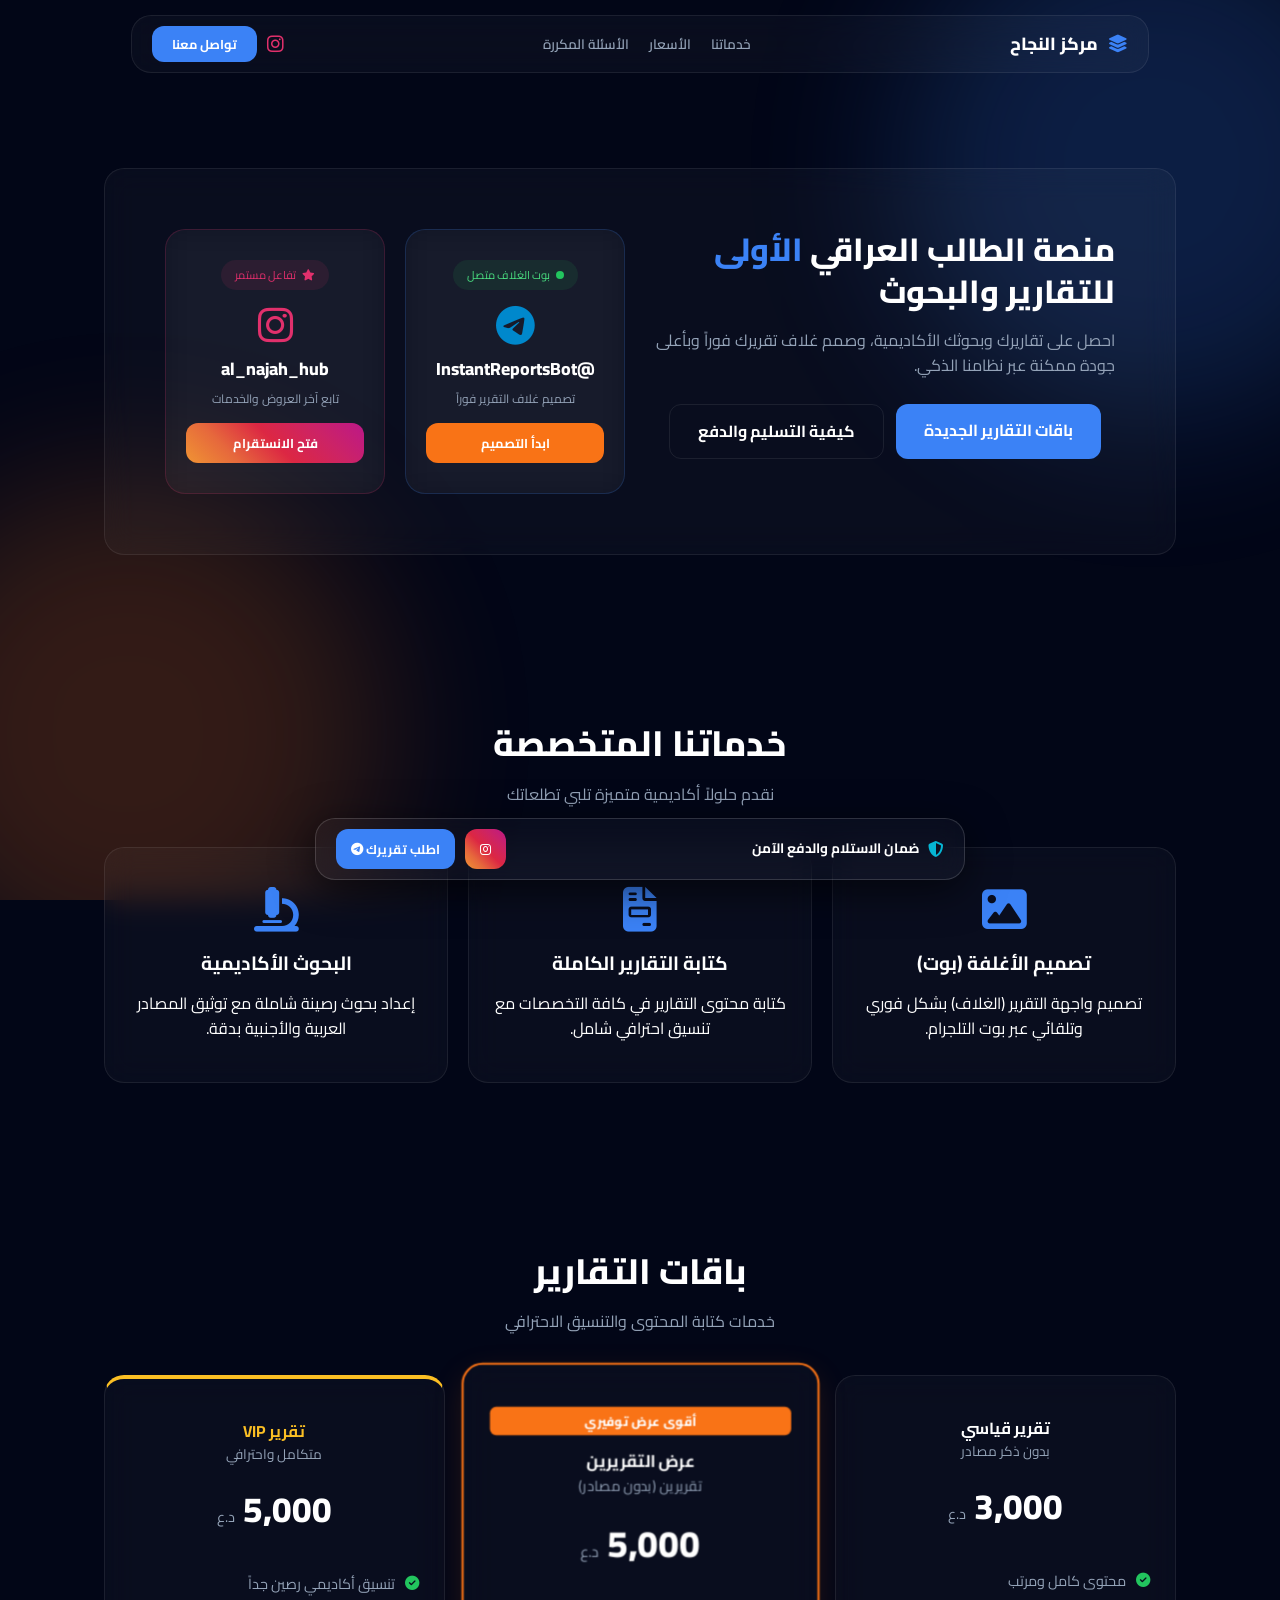
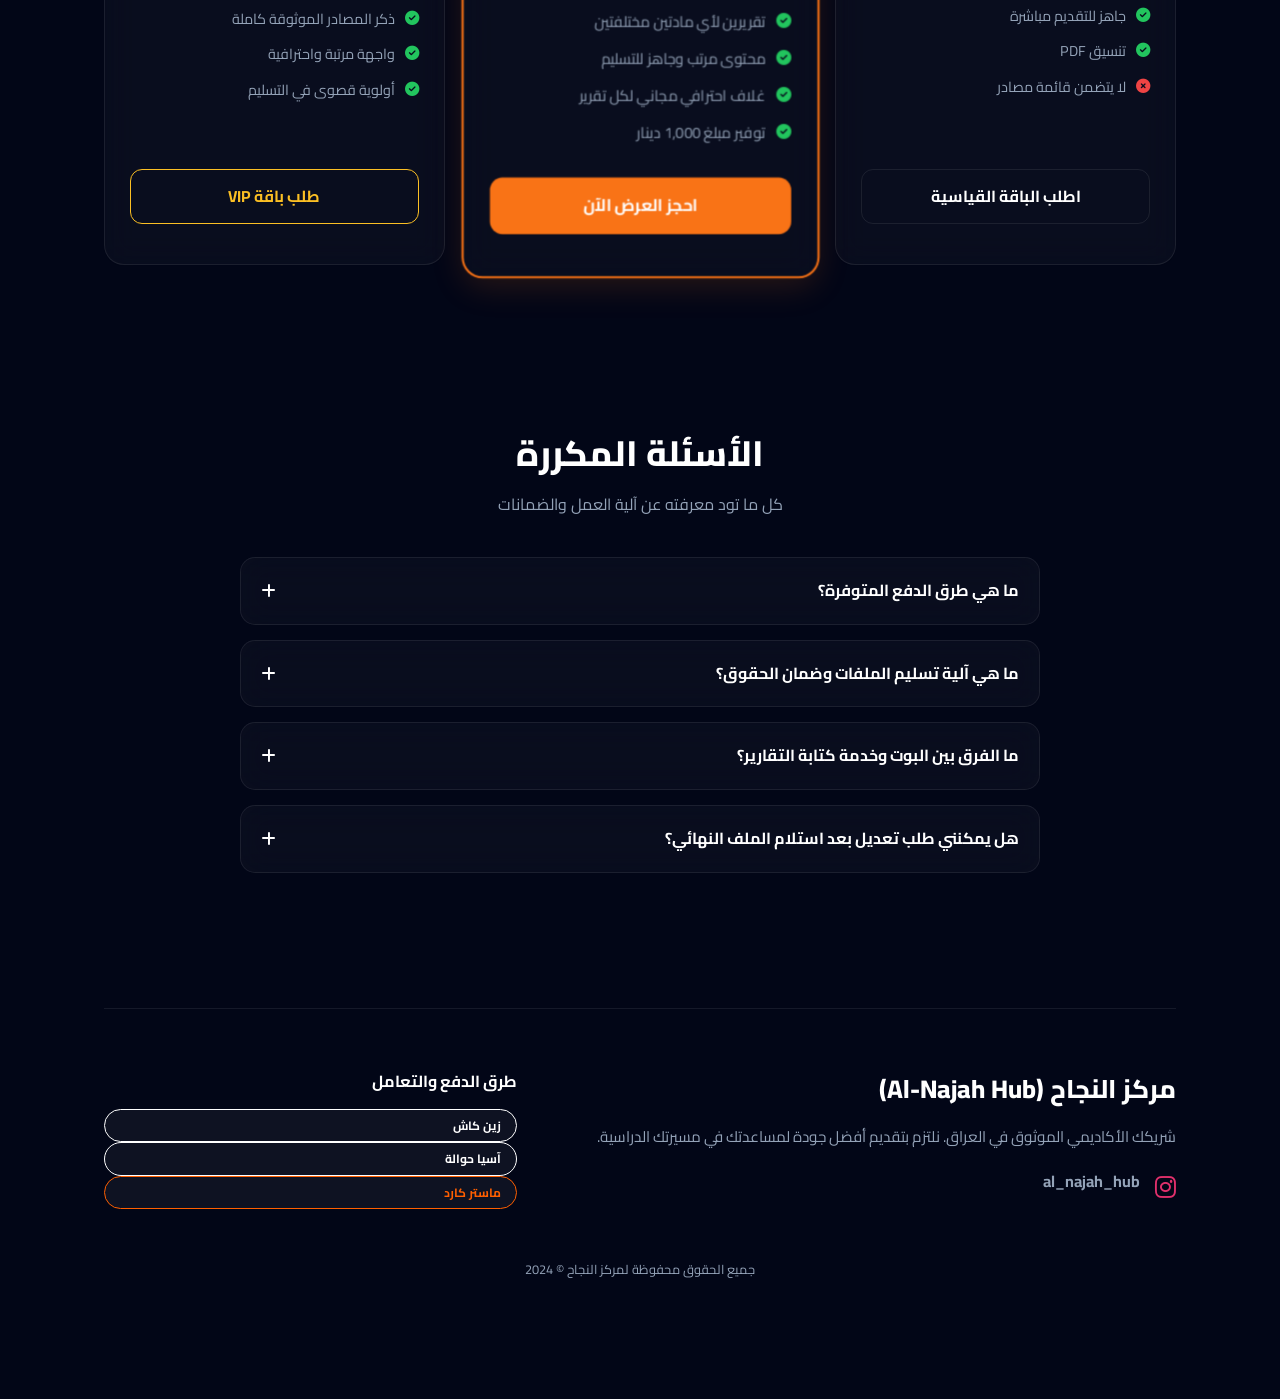
==== index.html @ 226a4a9d "Create index.html" ====
<!DOCTYPE html>
<html lang="ar" dir="rtl">
<head>
    <meta charset="UTF-8">
    <meta name="viewport" content="width=device-width, initial-scale=1.0, maximum-scale=1.0, user-scalable=no">
    <title>مركز النجاح | Al-Najah Hub</title>
    <!-- Google Fonts: Cairo -->
    <link rel="preconnect" href="https://fonts.googleapis.com">
    <link rel="preconnect" href="https://fonts.gstatic.com" crossorigin>
    <link href="https://fonts.googleapis.com/css2?family=Cairo:wght@400;600;700;800&display=swap" rel="stylesheet">
    <!-- Font Awesome -->
    <link rel="stylesheet" href="https://cdnjs.cloudflare.com/ajax/libs/font-awesome/6.4.0/css/all.min.css">
    
    <style>
        :root {
            --bg-dark: #020617;
            --primary-blue: #3b82f6;
            --secondary-orange: #f97316;
            --accent-cyan: #06b6d4;
            --gold: #fbbf24;
            --insta-pink: #e1306c;
            --text-white: #ffffff;
            --text-slate: #94a3b8;
            --glass: rgba(255, 255, 255, 0.03);
            --glass-border: rgba(255, 255, 255, 0.08);
            --glass-bright: rgba(255, 255, 255, 0.07);
        }

        * {
            margin: 0;
            padding: 0;
            box-sizing: border-box;
            font-family: 'Cairo', sans-serif;
            scroll-behavior: smooth;
            -webkit-tap-highlight-color: transparent;
        }

        body {
            background-color: var(--bg-dark);
            color: var(--text-white);
            overflow-x: hidden;
            min-height: 100vh;
            line-height: 1.6;
            font-size: 16px;
        }

        /* --- Background Animation --- */
        .bg-blobs {
            position: fixed;
            top: 0;
            left: 0;
            width: 100%;
            height: 100%;
            z-index: -1;
            overflow: hidden;
        }

        .blob {
            position: absolute;
            width: 40vw;
            height: 40vw;
            min-width: 250px;
            min-height: 250px;
            border-radius: 50%;
            filter: blur(80px);
            opacity: 0.2;
            animation: float-around 20s infinite alternate ease-in-out;
        }

        .blob-1 { background: var(--primary-blue); top: -10%; right: -10%; }
        .blob-2 { background: var(--secondary-orange); bottom: -10%; left: -10%; animation-delay: -5s; }

        @keyframes float-around {
            0% { transform: translate(0, 0) scale(1); }
            100% { transform: translate(30px, 30px) scale(1.1); }
        }

        .container { 
            width: 100%;
            max-width: 1200px; 
            margin: 0 auto; 
            padding: 0 5%; 
        }
        
        .glass {
            background: var(--glass);
            backdrop-filter: blur(15px);
            -webkit-backdrop-filter: blur(15px);
            border: 1px solid var(--glass-border);
            border-radius: 20px;
        }

        section { padding: 50px 0; }
        .section-header { text-align: center; margin-bottom: 40px; }
        .section-header h2 { font-size: 1.8rem; font-weight: 800; margin-bottom: 10px; }
        .section-header p { color: var(--text-slate); font-size: 1rem; }

        @media (min-width: 768px) {
            .section-header h2 { font-size: 2.2rem; }
            section { padding: 80px 0; }
        }

        /* --- Navigation --- */
        nav {
            position: sticky;
            top: 15px;
            z-index: 1000;
            margin: 15px auto;
            width: 95%;
            max-width: 1100px;
        }

        .nav-inner {
            display: flex;
            justify-content: space-between;
            align-items: center;
            padding: 10px 20px;
        }

        .nav-logo {
            display: flex;
            align-items: center;
            gap: 10px;
            font-weight: 800;
            font-size: 1.1rem;
            color: var(--text-white);
            text-decoration: none;
        }

        .nav-links { display: flex; gap: 20px; list-style: none; }
        .nav-links a { 
            text-decoration: none; 
            color: var(--text-slate); 
            font-weight: 600; 
            font-size: 0.85rem;
            transition: 0.3s;
        }
        .nav-links a:hover { color: var(--primary-blue); }

        @media (max-width: 768px) {
            .nav-links { display: none; }
            .nav-inner { justify-content: center; }
        }

        /* --- Hero Section --- */
        .hero-box {
            display: flex;
            flex-direction: column;
            gap: 30px;
            padding: 30px 20px;
            text-align: center;
        }

        @media (min-width: 992px) {
            .hero-box { 
                display: grid;
                grid-template-columns: 1fr 1fr; 
                text-align: right; 
                padding: 60px; 
                align-items: stretch;
            }
        }

        .hero-content h1 { font-size: 2rem; font-weight: 800; line-height: 1.3; margin-bottom: 15px; }
        .hero-content span { color: var(--primary-blue); }
        .hero-content p { font-size: 1rem; color: var(--text-slate); margin-bottom: 25px; max-width: 600px; margin-left: auto; margin-right: auto; }

        .previews-grid {
            display: grid;
            grid-template-columns: 1fr;
            gap: 20px;
        }
        @media (min-width: 480px) { .previews-grid { grid-template-columns: 1fr 1fr; } }
        @media (min-width: 992px) { .previews-grid { grid-template-columns: 1fr 1fr; } }

        .bot-preview, .insta-preview {
            padding: 30px 20px;
            position: relative;
            display: flex;
            flex-direction: column;
            justify-content: center;
            align-items: center;
            transition: 0.3s;
        }

        .bot-preview { border: 1px solid rgba(59, 130, 246, 0.2); }
        .insta-preview { border: 1px solid rgba(225, 48, 108, 0.2); }

        .status-dot {
            display: inline-flex;
            align-items: center;
            gap: 6px;
            background: rgba(34, 197, 94, 0.1);
            color: #4ade80;
            padding: 6px 14px;
            border-radius: 50px;
            font-size: 0.7rem;
            margin-bottom: 15px;
        }

        .pulse {
            width: 8px;
            height: 8px;
            background: #22c55e;
            border-radius: 50%;
            animation: pulse-ring 1.5s infinite;
        }
        @keyframes pulse-ring { 0% { box-shadow: 0 0 0 0 rgba(34, 197, 94, 0.7); } 100% { box-shadow: 0 0 0 12px rgba(34, 197, 94, 0); } }

        /* --- Services --- */
        .services-grid {
            display: grid;
            grid-template-columns: 1fr;
            gap: 20px;
        }

        @media (min-width: 640px) { .services-grid { grid-template-columns: repeat(2, 1fr); } }
        @media (min-width: 992px) { .services-grid { grid-template-columns: repeat(3, 1fr); } }

        .service-card {
            padding: 40px 20px;
            text-align: center;
            transition: transform 0.3s;
        }
        .service-card:hover { transform: translateY(-8px); background: var(--glass-bright); }
        .service-icon { font-size: 2.8rem; margin-bottom: 15px; color: var(--primary-blue); }
        .service-card h3 { font-size: 1.2rem; margin-bottom: 12px; }

        /* --- Pricing Grid --- */
        .pricing-grid {
            display: grid;
            grid-template-columns: 1fr;
            gap: 25px;
        }

        @media (min-width: 768px) { .pricing-grid { grid-template-columns: repeat(2, 1fr); } }
        @media (min-width: 1100px) { .pricing-grid { grid-template-columns: repeat(3, 1fr); align-items: stretch; } }

        .price-card { padding: 40px 25px; text-align: center; position: relative; display: flex; flex-direction: column; height: 100%; }
        .price-card.popular { border: 2px solid var(--secondary-orange); box-shadow: 0 10px 30px rgba(249, 115, 22, 0.15); }
        
        @media (min-width: 1100px) { .price-card.popular { transform: scale(1.05); z-index: 2; } }

        .price-amount { font-size: 2.2rem; font-weight: 800; margin: 15px 0; }
        .price-amount span { font-size: 0.9rem; color: var(--text-slate); font-weight: 400; }
        
        .feature-list { list-style: none; margin: 20px 0; text-align: right; flex-grow: 1; }
        .feature-list li { margin-bottom: 12px; color: var(--text-slate); font-size: 0.9rem; display: flex; align-items: flex-start; gap: 10px; }
        .feature-list i { color: #22c55e; margin-top: 4px; }

        /* --- Buttons --- */
        .btn {
            padding: 14px 28px;
            border-radius: 12px;
            text-decoration: none;
            font-weight: 700;
            display: inline-block;
            transition: all 0.3s;
            border: none;
            cursor: pointer;
            text-align: center;
            width: 100%;
        }
        .btn-primary { background: var(--primary-blue); color: white; }
        .btn-orange { background: var(--secondary-orange); color: white; }
        .btn-insta { background: linear-gradient(45deg, #f09433 0%,#e6683c 25%,#dc2743 50%,#cc2366 75%,#bc1888 100%); color: white; }
        .btn-outline { border: 1px solid var(--glass-border); color: white; background: transparent; }
        .btn:hover { transform: scale(1.03); filter: brightness(1.2); }

        /* --- FAQ --- */
        .faq-grid { max-width: 800px; margin: 0 auto; }
        .faq-item { margin-bottom: 15px; padding: 20px; cursor: pointer; border-radius: 15px; transition: 0.3s; }
        .faq-item:hover { background: var(--glass-bright); }
        .faq-question { font-weight: 700; display: flex; justify-content: space-between; align-items: center; font-size: 1rem; color: var(--text-white); }
        .faq-answer { margin-top: 15px; color: var(--text-slate); font-size: 0.9rem; display: none; border-top: 1px solid var(--glass-border); padding-top: 15px; line-height: 1.8; }

        /* --- Footer --- */
        footer { padding: 60px 0 120px; border-top: 1px solid var(--glass-border); margin-top: 40px; }
        .footer-grid { display: grid; grid-template-columns: 1fr; gap: 40px; text-align: center; }
        @media (min-width: 768px) { .footer-grid { grid-template-columns: 1.5fr 1fr; text-align: right; } }

        .pay-badge {
            padding: 6px 15px;
            border-radius: 50px;
            font-size: 0.75rem;
            font-weight: 700;
            background: rgba(255, 255, 255, 0.05);
            border: 1px solid var(--glass-border);
            display: flex;
            align-items: center;
            gap: 5px;
        }

        /* --- Floating Bar --- */
        .floating-bar {
            position: fixed;
            bottom: 20px;
            left: 50%;
            transform: translateX(-50%);
            width: 95%;
            max-width: 650px;
            padding: 10px 20px;
            display: flex;
            justify-content: space-between;
            align-items: center;
            z-index: 1001;
            box-shadow: 0 10px 40px rgba(0,0,0,0.6);
            border: 1px solid rgba(255, 255, 255, 0.15);
        }

        .bar-actions { display: flex; gap: 10px; align-items: center; }

        @media (max-width: 600px) {
            .floating-bar { padding: 8px 12px; }
            .floating-bar .offer-text { display: none; }
            .bar-actions { width: 100%; justify-content: space-around; }
            .bar-actions .btn { padding: 8px 12px; font-size: 0.7rem; }
        }

    </style>
</head>
<body>

    <div class="bg-blobs">
        <div class="blob blob-1"></div>
        <div class="blob blob-2"></div>
    </div>

    <div class="container">
        <!-- Navigation -->
        <nav>
            <div class="glass nav-inner">
                <a href="#" class="nav-logo">
                    <i class="fas fa-layer-group" style="color: var(--primary-blue);"></i>
                    مركز النجاح
                </a>
                <ul class="nav-links">
                    <li><a href="#services">خدماتنا</a></li>
                    <li><a href="#pricing">الأسعار</a></li>
                    <li><a href="#faq">الأسئلة المكررة</a></li>
                </ul>
                <div style="display: flex; gap: 10px; align-items: center;">
                    <a href="https://instagram.com/al_najah_hub" target="_blank" style="color: var(--insta-pink); font-size: 1.2rem;"><i class="fab fa-instagram"></i></a>
                    <a href="https://t.me/InstantReportsBot" class="btn btn-primary" style="padding: 8px 20px; width: auto; font-size: 0.8rem;">تواصل معنا</a>
                </div>
            </div>
        </nav>

        <!-- Hero Section -->
        <section id="home">
            <div class="glass hero-box">
                <div class="hero-content">
                    <h1>منصة الطالب العراقي <span>الأولى</span> للتقارير والبحوث</h1>
                    <p>احصل على تقاريرك وبحوثك الأكاديمية، وصمم غلاف تقريرك فوراً وبأعلى جودة ممكنة عبر نظامنا الذكي.</p>
                    <div style="display: flex; gap: 12px; justify-content: center; flex-wrap: wrap;">
                        <a href="#pricing" class="btn btn-primary" style="width: auto;">باقات التقارير الجديدة</a>
                        <a href="#faq" class="btn btn-outline" style="width: auto;">كيفية التسليم والدفع</a>
                    </div>
                </div>
                
                <div class="previews-grid">
                    <!-- Telegram Bot -->
                    <div class="glass bot-preview">
                        <div class="status-dot">
                            <div class="pulse"></div>
                            بوت الغلاف متصل
                        </div>
                        <i class="fab fa-telegram" style="font-size: 2.5rem; color: #0088cc; margin-bottom: 10px;"></i>
                        <h2 style="font-size: 1.1rem; font-weight: 800; margin-bottom: 5px;">@InstantReportsBot</h2>
                        <p style="color: var(--text-slate); font-size: 0.75rem; margin-bottom: 15px; text-align: center;">تصميم غلاف التقرير فوراً</p>
                        <a href="https://t.me/InstantReportsBot" class="btn btn-orange" style="font-size: 0.8rem; padding: 10px;">ابدأ التصميم</a>
                    </div>

                    <!-- Instagram Page -->
                    <div class="glass insta-preview">
                        <div class="status-dot" style="background: rgba(225, 48, 108, 0.1); color: var(--insta-pink);">
                            <i class="fas fa-star"></i>
                            تفاعل مستمر
                        </div>
                        <i class="fab fa-instagram" style="font-size: 2.5rem; color: var(--insta-pink); margin-bottom: 10px;"></i>
                        <h2 style="font-size: 1.1rem; font-weight: 800; margin-bottom: 5px;">al_najah_hub</h2>
                        <p style="color: var(--text-slate); font-size: 0.75rem; margin-bottom: 15px; text-align: center;">تابع آخر العروض والخدمات</p>
                        <a href="https://instagram.com/al_najah_hub" class="btn btn-insta" style="font-size: 0.8rem; padding: 10px;">فتح الانستقرام</a>
                    </div>
                </div>
            </div>
        </section>

        <!-- Services Section -->
        <section id="services">
            <div class="section-header">
                <h2>خدماتنا المتخصصة</h2>
                <p>نقدم حلولاً أكاديمية متميزة تلبي تطلعاتك</p>
            </div>
            <div class="services-grid">
                <div class="glass service-card">
                    <i class="fas fa-image service-icon"></i>
                    <h3>تصميم الأغلفة (بوت)</h3>
                    <p>تصميم واجهة التقرير (الغلاف) بشكل فوري وتلقائي عبر بوت التلجرام.</p>
                </div>
                <div class="glass service-card">
                    <i class="fas fa-file-invoice service-icon"></i>
                    <h3>كتابة التقارير الكاملة</h3>
                    <p>كتابة محتوى التقارير في كافة التخصصات مع تنسيق احترافي شامل.</p>
                </div>
                <div class="glass service-card">
                    <i class="fas fa-microscope service-icon"></i>
                    <h3>البحوث الأكاديمية</h3>
                    <p>إعداد بحوث رصينة شاملة مع توثيق المصادر العربية والأجنبية بدقة.</p>
                </div>
            </div>
        </section>

        <!-- Pricing Section -->
        <section id="pricing">
            <div class="section-header">
                <h2>باقات التقارير</h2>
                <p>خدمات كتابة المحتوى والتنسيق الاحترافي</p>
            </div>
            <div class="pricing-grid">
                <!-- Standard -->
                <div class="glass price-card">
                    <h4>تقرير قياسي</h4>
                    <p style="color: var(--text-slate); font-size: 0.85rem;">بدون ذكر مصادر</p>
                    <div class="price-amount">3,000 <span>د.ع</span></div>
                    <ul class="feature-list">
                        <li><i class="fas fa-check-circle"></i> محتوى كامل ومرتب</li>
                        <li><i class="fas fa-check-circle"></i> جاهز للتقديم مباشرة</li>
                        <li><i class="fas fa-check-circle"></i> تنسيق PDF</li>
                        <li><i class="fas fa-times-circle" style="color: #ef4444;"></i> لا يتضمن قائمة مصادر</li>
                    </ul>
                    <a href="https://instagram.com/al_najah_hub" class="btn btn-outline">اطلب الباقة القياسية</a>
                </div>

                <!-- Best Offer (Center) -->
                <div class="glass price-card popular">
                    <div style="background: var(--secondary-orange); color: white; padding: 4px 15px; border-radius: 6px; font-size: 0.75rem; font-weight: 800; margin-bottom: 12px; display: inline-block;">أقوى عرض توفيري</div>
                    <h4>عرض التقريرين</h4>
                    <p style="color: var(--text-slate); font-size: 0.85rem;">تقريرين (بدون مصادر)</p>
                    <div class="price-amount">5,000 <span>د.ع</span></div>
                    <ul class="feature-list">
                        <li><i class="fas fa-check-circle"></i> تقريرين لأي مادتين مختلفتين</li>
                        <li><i class="fas fa-check-circle"></i> محتوى مرتب وجاهز للتسليم</li>
                        <li><i class="fas fa-check-circle"></i> غلاف احترافي مجاني لكل تقرير</li>
                        <li><i class="fas fa-check-circle"></i> توفير مبلغ 1,000 دينار</li>
                    </ul>
                    <a href="https://instagram.com/al_najah_hub" class="btn btn-orange">احجز العرض الآن</a>
                </div>

                <!-- VIP -->
                <div class="glass price-card" style="border-top: 4px solid var(--gold);">
                    <h4 style="color: var(--gold);">تقرير VIP</h4>
                    <p style="color: var(--text-slate); font-size: 0.85rem;">متكامل واحترافي</p>
                    <div class="price-amount">5,000 <span>د.ع</span></div>
                    <ul class="feature-list">
                        <li><i class="fas fa-check-circle"></i> تنسيق أكاديمي رصين جداً</li>
                        <li><i class="fas fa-check-circle"></i> ذكر المصادر الموثوقة كاملة</li>
                        <li><i class="fas fa-check-circle"></i> واجهة مرتبة واحترافية</li>
                        <li><i class="fas fa-check-circle"></i> أولوية قصوى في التسليم</li>
                    </ul>
                    <a href="https://instagram.com/al_najah_hub" class="btn btn-outline" style="border-color: var(--gold); color: var(--gold);">طلب باقة VIP</a>
                </div>
            </div>
        </section>

        <!-- FAQ Section -->
        <section id="faq">
            <div class="section-header">
                <h2>الأسئلة المكررة</h2>
                <p>كل ما تود معرفته عن آلية العمل والضمانات</p>
            </div>
            <div class="faq-grid">
                <!-- Payment Methods -->
                <div class="glass faq-item" onclick="toggleFaq(this)">
                    <div class="faq-question">ما هي طرق الدفع المتوفرة؟ <i class="fas fa-plus"></i></div>
                    <div class="faq-answer">
                        لتسهيل العملية على طلابنا في كافة محافظات العراق، نوفر طرق الدفع التالية:
                        <br>• <b>زين كاش (Zain Cash)</b> - تحويل مباشر.
                        <br>• <b>آسيا حوالة (Asiacell)</b> - تحويل رصيد أو محفظة.
                        <br>• <b>بطاقات الماستر كارد</b> والبطاقات المصرفية.
                    </div>
                </div>

                <!-- Delivery Method -->
                <div class="glass faq-item" onclick="toggleFaq(this)">
                    <div class="faq-question">ما هي آلية تسليم الملفات وضمان الحقوق؟ <i class="fas fa-plus"></i></div>
                    <div class="faq-answer">
                        نعتمد آلية شفافة تضمن حق الطالب وحق المركز:
                        <br>1. بعد إكمال التقرير، نرسل لك <b>نسخة كاملة من الملف تحتوي على علامة مائية (Watermark)</b> لتتمكن من مراجعة المحتوى والتأكد منه.
                        <br>2. بعد تأكدك من جودة العمل، يتم إرسال مبلغ الباقة المختارة.
                        <br>3. فور استلام الدفع، يتم إرسال <b>الملف الأصلي والكامل بدون أي علامات مائية</b> بصيغتي PDF.
                    </div>
                </div>

                <!-- Bot vs Reports -->
                <div class="glass faq-item" onclick="toggleFaq(this)">
                    <div class="faq-question">ما الفرق بين البوت وخدمة كتابة التقارير؟ <i class="fas fa-plus"></i></div>
                    <div class="faq-answer">
                        بوت التلجرام <b>@InstantReportsBot</b> مخصص لتصميم "غلاف" أو واجهة التقرير بشكل فوري ومجاني. 
                        أما كتابة "محتوى" التقرير بالكامل والبحوث الأكاديمية فتتم عبر التواصل المباشر مع فريقنا لاختيار الباقة المناسبة.
                    </div>
                </div>

                <!-- Edits -->
                <div class="glass faq-item" onclick="toggleFaq(this)">
                    <div class="faq-question">هل يمكنني طلب تعديل بعد استلام الملف النهائي؟ <i class="fas fa-plus"></i></div>
                    <div class="faq-answer">نعم بالتأكيد، رضاكم هو أولويتنا. نوفر خدمة التعديلات المجانية في حال وجود أي ملاحظة فنية أو نقص في المعلومات المطلوبة مسبقاً.</div>
                </div>
            </div>
        </section>

        <!-- Footer -->
        <footer>
            <div class="footer-grid">
                <div>
                    <h3 style="margin-bottom: 15px; font-weight: 800; font-size: 1.6rem;">مركز النجاح (Al-Najah Hub)</h3>
                    <p style="color: var(--text-slate); font-size: 0.95rem;">شريكك الأكاديمي الموثوق في العراق. نلتزم بتقديم أفضل جودة لمساعدتك في مسيرتك الدراسية.</p>
                    <div style="margin-top: 20px; display: flex; gap: 15px;">
                        <a href="https://instagram.com/al_najah_hub" target="_blank" style="color: var(--insta-pink); font-size: 1.5rem;"><i class="fab fa-instagram"></i></a>
                        <span style="color: var(--text-slate); font-weight: 700;">al_najah_hub</span>
                    </div>
                </div>
                <div>
                    <h4 style="margin-bottom: 15px; color: var(--text-white);">طرق الدفع والتعامل</h4>
                    <div class="payment-methods">
                        <span class="pay-badge" style="color: var(--zain); border-color: var(--zain);">زين كاش</span>
                        <span class="pay-badge" style="color: var(--asiacell); border-color: var(--asiacell);">آسيا حوالة</span>
                        <span class="pay-badge" style="color: #ff5f00; border-color: #ff5f00;">ماستر كارد</span>
                    </div>
                </div>
            </div>
            <p style="margin-top: 50px; color: var(--text-slate); font-size: 0.8rem; text-align: center;">جميع الحقوق محفوظة لمركز النجاح © 2024</p>
        </footer>
    </div>

    <!-- Floating Contact Bar -->
    <div class="glass floating-bar">
        <div class="offer-text" style="display: flex; align-items: center; gap: 8px;">
            <i class="fas fa-shield-alt" style="color: var(--accent-cyan);"></i>
            <span style="font-size: 0.85rem; font-weight: 700;">ضمان الاستلام والدفع الآمن</span>
        </div>
        <div class="bar-actions">
            <a href="https://instagram.com/al_najah_hub" class="btn btn-insta" style="padding: 10px 15px; width: auto; font-size: 0.8rem;">
                <i class="fab fa-instagram"></i>
            </a>
            <a href="https://t.me/InstantReportsBot" class="btn btn-primary" style="padding: 10px 15px; width: auto; font-size: 0.8rem;">
                اطلب تقريرك <i class="fab fa-telegram-plane"></i>
            </a>
        </div>
    </div>

    <script>
        function toggleFaq(element) {
            const answer = element.querySelector('.faq-answer');
            const icon = element.querySelector('.faq-question i');
            const isOpen = answer.style.display === 'block';
            
            // Close all
            document.querySelectorAll('.faq-answer').forEach(el => el.style.display = 'none');
            document.querySelectorAll('.faq-question i').forEach(el => {
                el.className = 'fas fa-plus';
                el.style.transform = 'rotate(0deg)';
            });
            
            // Open clicked
            if (!isOpen) {
                answer.style.display = 'block';
                icon.className = 'fas fa-minus';
                icon.style.transform = 'rotate(180deg)';
            }
        }

        document.querySelectorAll('a[href^="#"]').forEach(anchor => {
            anchor.addEventListener('click', function (e) {
                e.preventDefault();
                const target = document.querySelector(this.getAttribute('href'));
                if (target) {
                    target.scrollIntoView({
                        behavior: 'smooth',
                        block: 'start'
                    });
                }
            });
        });
    </script>
</body>
</html>
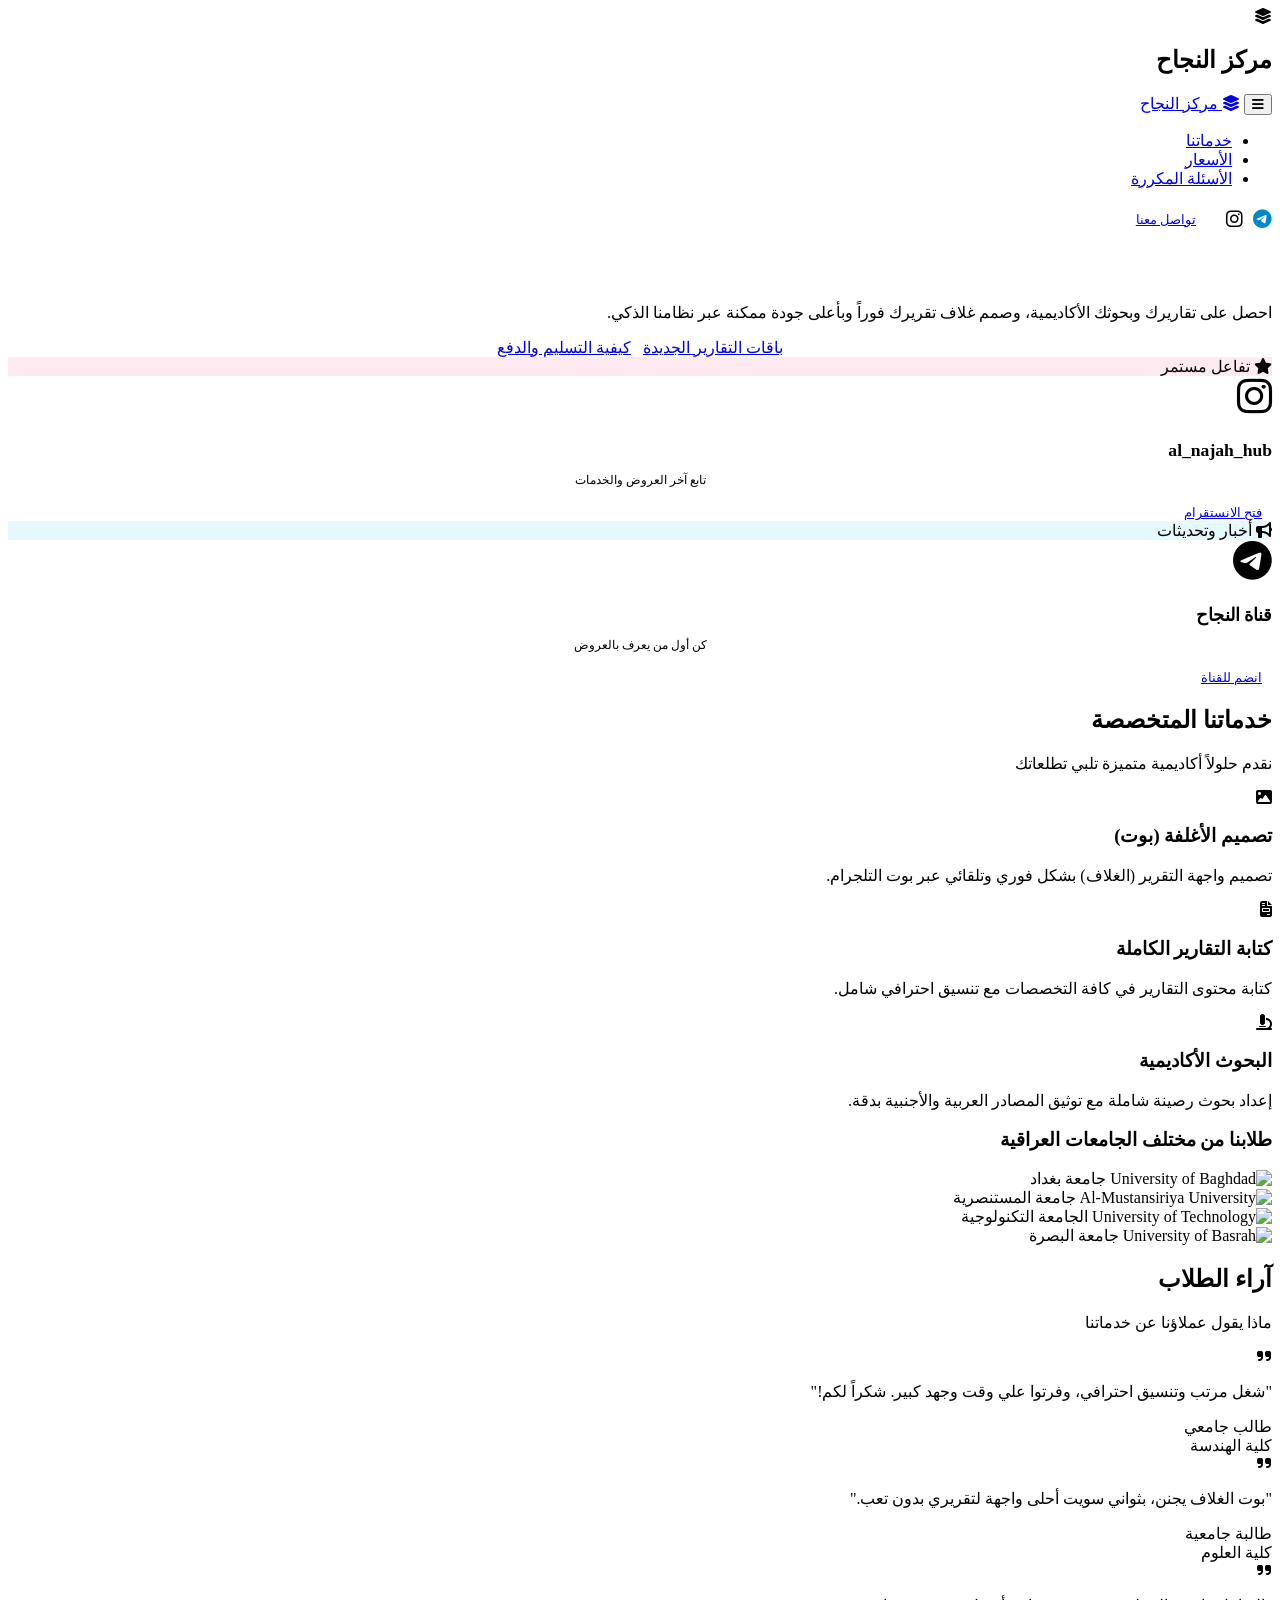
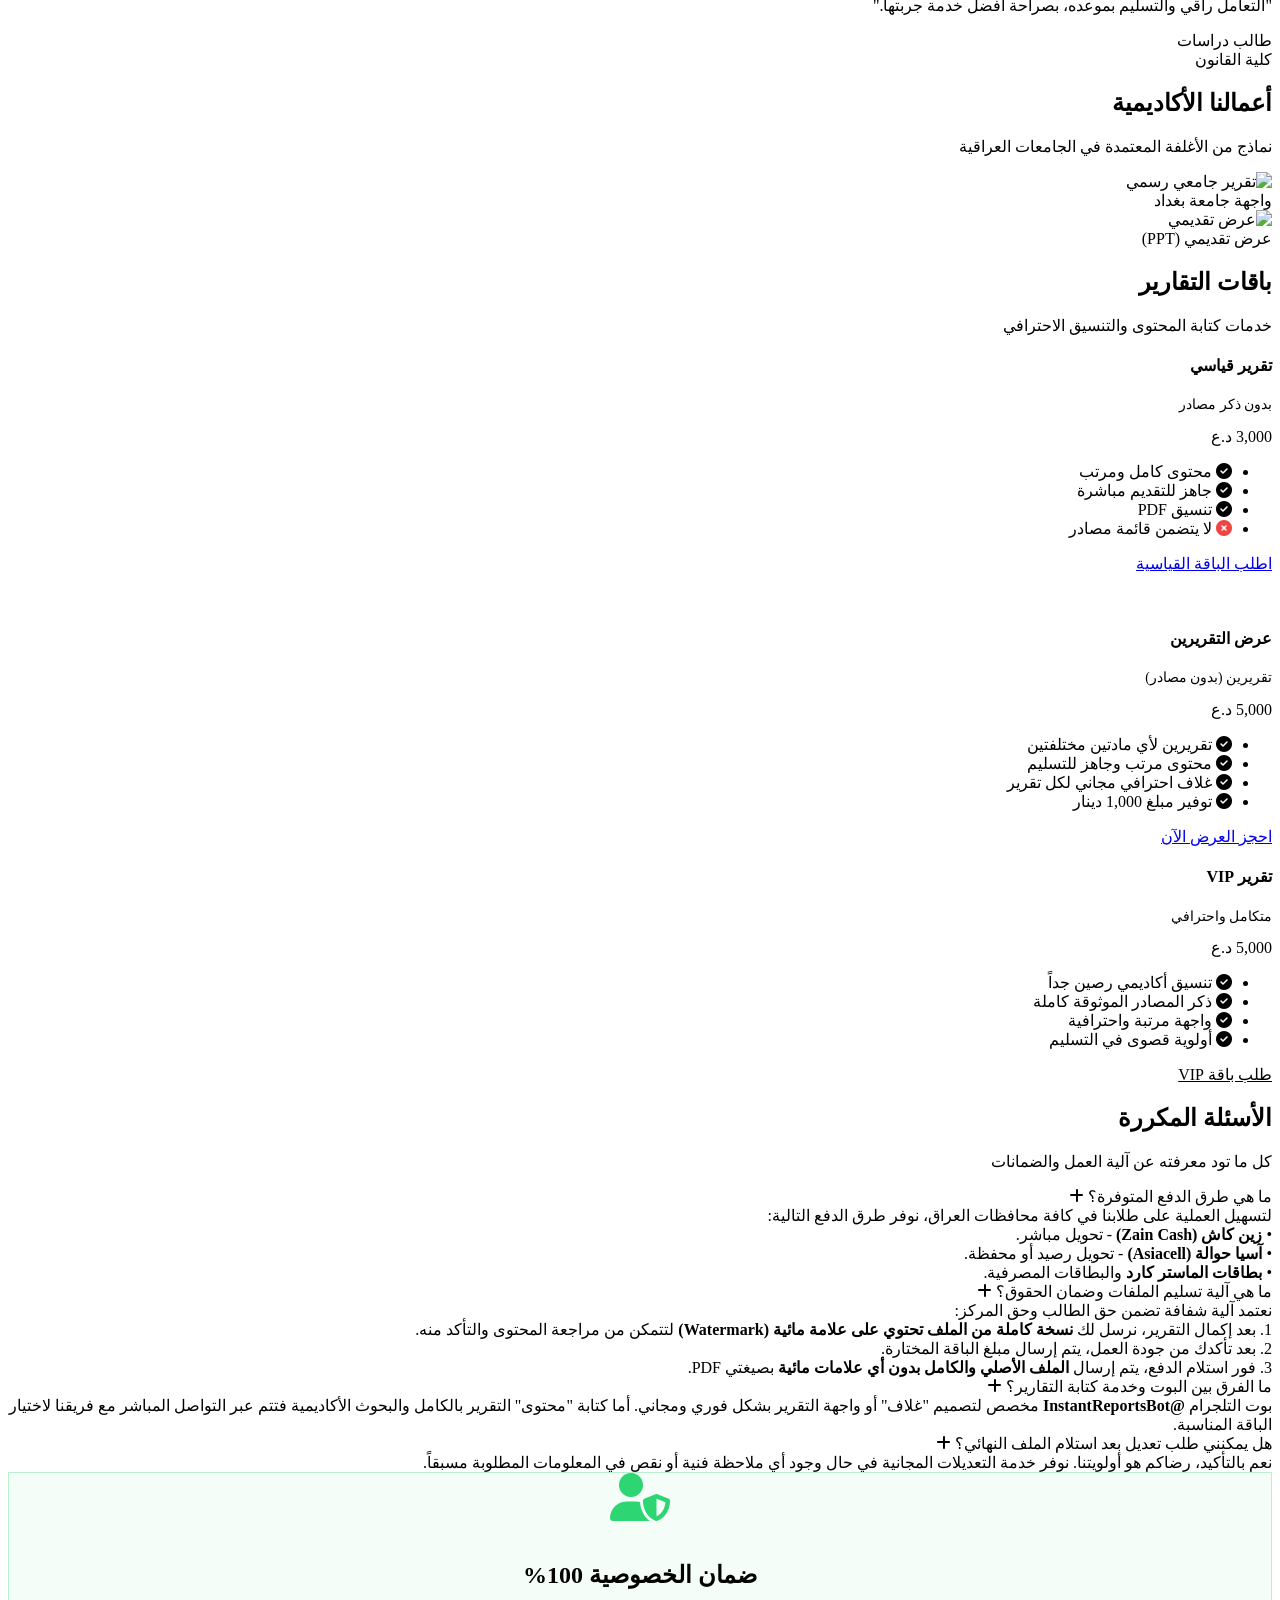
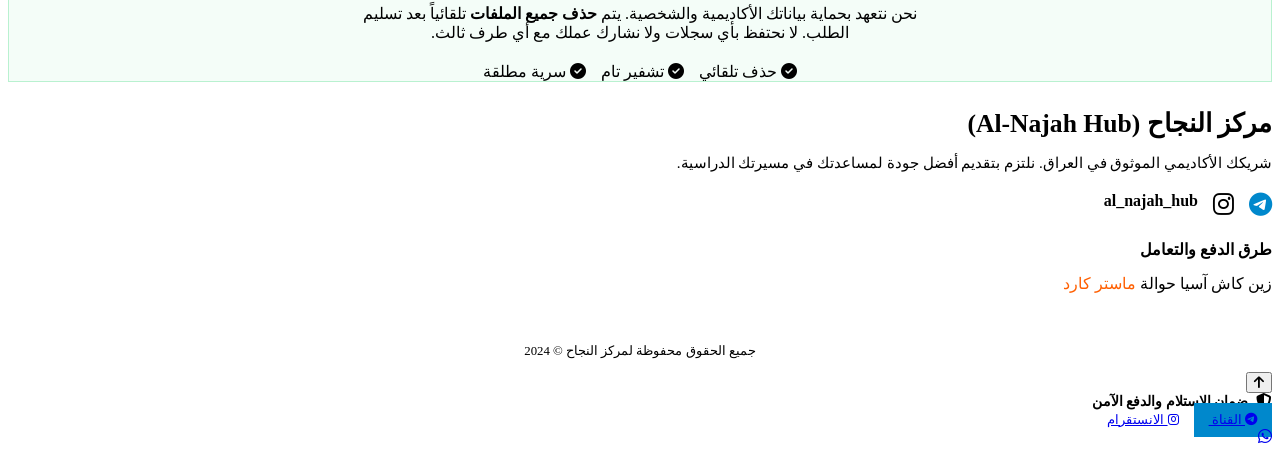
==== commit c05e4d4c: "Update index.html" ====
--- a/index.html
+++ b/index.html
@@ -1,5 +1,6 @@
 <!DOCTYPE html>
 <html lang="ar" dir="rtl">
+
 <head>
     <meta charset="UTF-8">
     <meta name="viewport" content="width=device-width, initial-scale=1.0, maximum-scale=1.0, user-scalable=no">
@@ -10,316 +11,27 @@
     <link href="https://fonts.googleapis.com/css2?family=Cairo:wght@400;600;700;800&display=swap" rel="stylesheet">
     <!-- Font Awesome -->
     <link rel="stylesheet" href="https://cdnjs.cloudflare.com/ajax/libs/font-awesome/6.4.0/css/all.min.css">
-    
-    <style>
-        :root {
-            --bg-dark: #020617;
-            --primary-blue: #3b82f6;
-            --secondary-orange: #f97316;
-            --accent-cyan: #06b6d4;
-            --gold: #fbbf24;
-            --insta-pink: #e1306c;
-            --text-white: #ffffff;
-            --text-slate: #94a3b8;
-            --glass: rgba(255, 255, 255, 0.03);
-            --glass-border: rgba(255, 255, 255, 0.08);
-            --glass-bright: rgba(255, 255, 255, 0.07);
-        }
-
-        * {
-            margin: 0;
-            padding: 0;
-            box-sizing: border-box;
-            font-family: 'Cairo', sans-serif;
-            scroll-behavior: smooth;
-            -webkit-tap-highlight-color: transparent;
-        }
-
-        body {
-            background-color: var(--bg-dark);
-            color: var(--text-white);
-            overflow-x: hidden;
-            min-height: 100vh;
-            line-height: 1.6;
-            font-size: 16px;
-        }
-
-        /* --- Background Animation --- */
-        .bg-blobs {
-            position: fixed;
-            top: 0;
-            left: 0;
-            width: 100%;
-            height: 100%;
-            z-index: -1;
-            overflow: hidden;
-        }
-
-        .blob {
-            position: absolute;
-            width: 40vw;
-            height: 40vw;
-            min-width: 250px;
-            min-height: 250px;
-            border-radius: 50%;
-            filter: blur(80px);
-            opacity: 0.2;
-            animation: float-around 20s infinite alternate ease-in-out;
-        }
-
-        .blob-1 { background: var(--primary-blue); top: -10%; right: -10%; }
-        .blob-2 { background: var(--secondary-orange); bottom: -10%; left: -10%; animation-delay: -5s; }
-
-        @keyframes float-around {
-            0% { transform: translate(0, 0) scale(1); }
-            100% { transform: translate(30px, 30px) scale(1.1); }
-        }
-
-        .container { 
-            width: 100%;
-            max-width: 1200px; 
-            margin: 0 auto; 
-            padding: 0 5%; 
-        }
-        
-        .glass {
-            background: var(--glass);
-            backdrop-filter: blur(15px);
-            -webkit-backdrop-filter: blur(15px);
-            border: 1px solid var(--glass-border);
-            border-radius: 20px;
-        }
-
-        section { padding: 50px 0; }
-        .section-header { text-align: center; margin-bottom: 40px; }
-        .section-header h2 { font-size: 1.8rem; font-weight: 800; margin-bottom: 10px; }
-        .section-header p { color: var(--text-slate); font-size: 1rem; }
-
-        @media (min-width: 768px) {
-            .section-header h2 { font-size: 2.2rem; }
-            section { padding: 80px 0; }
-        }
-
-        /* --- Navigation --- */
-        nav {
-            position: sticky;
-            top: 15px;
-            z-index: 1000;
-            margin: 15px auto;
-            width: 95%;
-            max-width: 1100px;
-        }
-
-        .nav-inner {
-            display: flex;
-            justify-content: space-between;
-            align-items: center;
-            padding: 10px 20px;
-        }
-
-        .nav-logo {
-            display: flex;
-            align-items: center;
-            gap: 10px;
-            font-weight: 800;
-            font-size: 1.1rem;
-            color: var(--text-white);
-            text-decoration: none;
-        }
-
-        .nav-links { display: flex; gap: 20px; list-style: none; }
-        .nav-links a { 
-            text-decoration: none; 
-            color: var(--text-slate); 
-            font-weight: 600; 
-            font-size: 0.85rem;
-            transition: 0.3s;
-        }
-        .nav-links a:hover { color: var(--primary-blue); }
-
-        @media (max-width: 768px) {
-            .nav-links { display: none; }
-            .nav-inner { justify-content: center; }
-        }
-
-        /* --- Hero Section --- */
-        .hero-box {
-            display: flex;
-            flex-direction: column;
-            gap: 30px;
-            padding: 30px 20px;
-            text-align: center;
-        }
-
-        @media (min-width: 992px) {
-            .hero-box { 
-                display: grid;
-                grid-template-columns: 1fr 1fr; 
-                text-align: right; 
-                padding: 60px; 
-                align-items: stretch;
-            }
-        }
-
-        .hero-content h1 { font-size: 2rem; font-weight: 800; line-height: 1.3; margin-bottom: 15px; }
-        .hero-content span { color: var(--primary-blue); }
-        .hero-content p { font-size: 1rem; color: var(--text-slate); margin-bottom: 25px; max-width: 600px; margin-left: auto; margin-right: auto; }
-
-        .previews-grid {
-            display: grid;
-            grid-template-columns: 1fr;
-            gap: 20px;
-        }
-        @media (min-width: 480px) { .previews-grid { grid-template-columns: 1fr 1fr; } }
-        @media (min-width: 992px) { .previews-grid { grid-template-columns: 1fr 1fr; } }
-
-        .bot-preview, .insta-preview {
-            padding: 30px 20px;
-            position: relative;
-            display: flex;
-            flex-direction: column;
-            justify-content: center;
-            align-items: center;
-            transition: 0.3s;
-        }
-
-        .bot-preview { border: 1px solid rgba(59, 130, 246, 0.2); }
-        .insta-preview { border: 1px solid rgba(225, 48, 108, 0.2); }
-
-        .status-dot {
-            display: inline-flex;
-            align-items: center;
-            gap: 6px;
-            background: rgba(34, 197, 94, 0.1);
-            color: #4ade80;
-            padding: 6px 14px;
-            border-radius: 50px;
-            font-size: 0.7rem;
-            margin-bottom: 15px;
-        }
-
-        .pulse {
-            width: 8px;
-            height: 8px;
-            background: #22c55e;
-            border-radius: 50%;
-            animation: pulse-ring 1.5s infinite;
-        }
-        @keyframes pulse-ring { 0% { box-shadow: 0 0 0 0 rgba(34, 197, 94, 0.7); } 100% { box-shadow: 0 0 0 12px rgba(34, 197, 94, 0); } }
-
-        /* --- Services --- */
-        .services-grid {
-            display: grid;
-            grid-template-columns: 1fr;
-            gap: 20px;
-        }
-
-        @media (min-width: 640px) { .services-grid { grid-template-columns: repeat(2, 1fr); } }
-        @media (min-width: 992px) { .services-grid { grid-template-columns: repeat(3, 1fr); } }
-
-        .service-card {
-            padding: 40px 20px;
-            text-align: center;
-            transition: transform 0.3s;
-        }
-        .service-card:hover { transform: translateY(-8px); background: var(--glass-bright); }
-        .service-icon { font-size: 2.8rem; margin-bottom: 15px; color: var(--primary-blue); }
-        .service-card h3 { font-size: 1.2rem; margin-bottom: 12px; }
-
-        /* --- Pricing Grid --- */
-        .pricing-grid {
-            display: grid;
-            grid-template-columns: 1fr;
-            gap: 25px;
-        }
-
-        @media (min-width: 768px) { .pricing-grid { grid-template-columns: repeat(2, 1fr); } }
-        @media (min-width: 1100px) { .pricing-grid { grid-template-columns: repeat(3, 1fr); align-items: stretch; } }
-
-        .price-card { padding: 40px 25px; text-align: center; position: relative; display: flex; flex-direction: column; height: 100%; }
-        .price-card.popular { border: 2px solid var(--secondary-orange); box-shadow: 0 10px 30px rgba(249, 115, 22, 0.15); }
-        
-        @media (min-width: 1100px) { .price-card.popular { transform: scale(1.05); z-index: 2; } }
-
-        .price-amount { font-size: 2.2rem; font-weight: 800; margin: 15px 0; }
-        .price-amount span { font-size: 0.9rem; color: var(--text-slate); font-weight: 400; }
-        
-        .feature-list { list-style: none; margin: 20px 0; text-align: right; flex-grow: 1; }
-        .feature-list li { margin-bottom: 12px; color: var(--text-slate); font-size: 0.9rem; display: flex; align-items: flex-start; gap: 10px; }
-        .feature-list i { color: #22c55e; margin-top: 4px; }
-
-        /* --- Buttons --- */
-        .btn {
-            padding: 14px 28px;
-            border-radius: 12px;
-            text-decoration: none;
-            font-weight: 700;
-            display: inline-block;
-            transition: all 0.3s;
-            border: none;
-            cursor: pointer;
-            text-align: center;
-            width: 100%;
-        }
-        .btn-primary { background: var(--primary-blue); color: white; }
-        .btn-orange { background: var(--secondary-orange); color: white; }
-        .btn-insta { background: linear-gradient(45deg, #f09433 0%,#e6683c 25%,#dc2743 50%,#cc2366 75%,#bc1888 100%); color: white; }
-        .btn-outline { border: 1px solid var(--glass-border); color: white; background: transparent; }
-        .btn:hover { transform: scale(1.03); filter: brightness(1.2); }
-
-        /* --- FAQ --- */
-        .faq-grid { max-width: 800px; margin: 0 auto; }
-        .faq-item { margin-bottom: 15px; padding: 20px; cursor: pointer; border-radius: 15px; transition: 0.3s; }
-        .faq-item:hover { background: var(--glass-bright); }
-        .faq-question { font-weight: 700; display: flex; justify-content: space-between; align-items: center; font-size: 1rem; color: var(--text-white); }
-        .faq-answer { margin-top: 15px; color: var(--text-slate); font-size: 0.9rem; display: none; border-top: 1px solid var(--glass-border); padding-top: 15px; line-height: 1.8; }
-
-        /* --- Footer --- */
-        footer { padding: 60px 0 120px; border-top: 1px solid var(--glass-border); margin-top: 40px; }
-        .footer-grid { display: grid; grid-template-columns: 1fr; gap: 40px; text-align: center; }
-        @media (min-width: 768px) { .footer-grid { grid-template-columns: 1.5fr 1fr; text-align: right; } }
-
-        .pay-badge {
-            padding: 6px 15px;
-            border-radius: 50px;
-            font-size: 0.75rem;
-            font-weight: 700;
-            background: rgba(255, 255, 255, 0.05);
-            border: 1px solid var(--glass-border);
-            display: flex;
-            align-items: center;
-            gap: 5px;
-        }
-
-        /* --- Floating Bar --- */
-        .floating-bar {
-            position: fixed;
-            bottom: 20px;
-            left: 50%;
-            transform: translateX(-50%);
-            width: 95%;
-            max-width: 650px;
-            padding: 10px 20px;
-            display: flex;
-            justify-content: space-between;
-            align-items: center;
-            z-index: 1001;
-            box-shadow: 0 10px 40px rgba(0,0,0,0.6);
-            border: 1px solid rgba(255, 255, 255, 0.15);
-        }
-
-        .bar-actions { display: flex; gap: 10px; align-items: center; }
-
-        @media (max-width: 600px) {
-            .floating-bar { padding: 8px 12px; }
-            .floating-bar .offer-text { display: none; }
-            .bar-actions { width: 100%; justify-content: space-around; }
-            .bar-actions .btn { padding: 8px 12px; font-size: 0.7rem; }
-        }
-
-    </style>
+
+    <!-- Custom CSS -->
+    <link rel="stylesheet" href="style.css">
+
+    <!-- SEO & Meta Tags -->
+    <meta name="description"
+        content="منصة الطالب العراقي الأولى للتقارير والبحوث الأكاديمية. تصميم غلاف تقرير فوري وبحوث متكاملة.">
+    <meta property="og:title" content="مركز النجاح | Al-Najah Hub">
+    <meta property="og:description" content="منصة الطالب العراقي الأولى للتقارير والبحوث وتصميم الأغلفة.">
+    <meta property="og:type" content="website">
 </head>
+
 <body>
+
+    <!-- Preloader -->
+    <div id="preloader">
+        <div class="loader-content">
+            <i class="fas fa-layer-group pulse-icon"></i>
+            <h2>مركز النجاح</h2>
+        </div>
+    </div>
 
     <div class="bg-blobs">
         <div class="blob blob-1"></div>
@@ -330,6 +42,7 @@
         <!-- Navigation -->
         <nav>
             <div class="glass nav-inner">
+                <button class="mobile-menu-btn"><i class="fas fa-bars"></i></button>
                 <a href="#" class="nav-logo">
                     <i class="fas fa-layer-group" style="color: var(--primary-blue);"></i>
                     مركز النجاح
@@ -340,8 +53,12 @@
                     <li><a href="#faq">الأسئلة المكررة</a></li>
                 </ul>
                 <div style="display: flex; gap: 10px; align-items: center;">
-                    <a href="https://instagram.com/al_najah_hub" target="_blank" style="color: var(--insta-pink); font-size: 1.2rem;"><i class="fab fa-instagram"></i></a>
-                    <a href="https://t.me/InstantReportsBot" class="btn btn-primary" style="padding: 8px 20px; width: auto; font-size: 0.8rem;">تواصل معنا</a>
+                    <a href="https://t.me/INBChannel" target="_blank" style="color: #0088cc; font-size: 1.2rem;"><i
+                            class="fab fa-telegram"></i></a>
+                    <a href="https://instagram.com/al_najah_hub" target="_blank"
+                        style="color: var(--insta-pink); font-size: 1.2rem;"><i class="fab fa-instagram"></i></a>
+                    <a href="https://t.me/InstantReportsBot" class="btn btn-primary"
+                        style="padding: 8px 20px; width: auto; font-size: 0.8rem;">تواصل معنا</a>
                 </div>
             </div>
         </nav>
@@ -350,37 +67,53 @@
         <section id="home">
             <div class="glass hero-box">
                 <div class="hero-content">
-                    <h1>منصة الطالب العراقي <span>الأولى</span> للتقارير والبحوث</h1>
-                    <p>احصل على تقاريرك وبحوثك الأكاديمية، وصمم غلاف تقريرك فوراً وبأعلى جودة ممكنة عبر نظامنا الذكي.</p>
+                    <h1>
+                        <a href="https://t.me/INBChannel" target="_blank"
+                            style="text-decoration: none; color: var(--text-white);">
+                            <span id="typewriter-text"
+                                data-text="منصة الطالب العراقي الأولى للتقارير والبحوث"></span><span
+                                class="typewriter-cursor">&nbsp;</span>
+                        </a>
+                    </h1>
+                    <p>احصل على تقاريرك وبحوثك الأكاديمية، وصمم غلاف تقريرك فوراً وبأعلى جودة ممكنة عبر نظامنا الذكي.
+                    </p>
                     <div style="display: flex; gap: 12px; justify-content: center; flex-wrap: wrap;">
                         <a href="#pricing" class="btn btn-primary" style="width: auto;">باقات التقارير الجديدة</a>
                         <a href="#faq" class="btn btn-outline" style="width: auto;">كيفية التسليم والدفع</a>
                     </div>
                 </div>
-                
+
                 <div class="previews-grid">
-                    <!-- Telegram Bot -->
-                    <div class="glass bot-preview">
-                        <div class="status-dot">
-                            <div class="pulse"></div>
-                            بوت الغلاف متصل
-                        </div>
-                        <i class="fab fa-telegram" style="font-size: 2.5rem; color: #0088cc; margin-bottom: 10px;"></i>
-                        <h2 style="font-size: 1.1rem; font-weight: 800; margin-bottom: 5px;">@InstantReportsBot</h2>
-                        <p style="color: var(--text-slate); font-size: 0.75rem; margin-bottom: 15px; text-align: center;">تصميم غلاف التقرير فوراً</p>
-                        <a href="https://t.me/InstantReportsBot" class="btn btn-orange" style="font-size: 0.8rem; padding: 10px;">ابدأ التصميم</a>
-                    </div>
-
                     <!-- Instagram Page -->
                     <div class="glass insta-preview">
                         <div class="status-dot" style="background: rgba(225, 48, 108, 0.1); color: var(--insta-pink);">
                             <i class="fas fa-star"></i>
                             تفاعل مستمر
                         </div>
-                        <i class="fab fa-instagram" style="font-size: 2.5rem; color: var(--insta-pink); margin-bottom: 10px;"></i>
+                        <i class="fab fa-instagram"
+                            style="font-size: 2.5rem; color: var(--insta-pink); margin-bottom: 10px;"></i>
                         <h2 style="font-size: 1.1rem; font-weight: 800; margin-bottom: 5px;">al_najah_hub</h2>
-                        <p style="color: var(--text-slate); font-size: 0.75rem; margin-bottom: 15px; text-align: center;">تابع آخر العروض والخدمات</p>
-                        <a href="https://instagram.com/al_najah_hub" class="btn btn-insta" style="font-size: 0.8rem; padding: 10px;">فتح الانستقرام</a>
+                        <p
+                            style="color: var(--text-slate); font-size: 0.75rem; margin-bottom: 15px; text-align: center;">
+                            تابع آخر العروض والخدمات</p>
+                        <a href="https://instagram.com/al_najah_hub" class="btn btn-insta"
+                            style="font-size: 0.8rem; padding: 10px;">فتح الانستقرام</a>
+                    </div>
+
+                    <!-- Telegram Channel -->
+                    <div class="glass channel-preview">
+                        <div class="status-dot" style="background: rgba(6, 182, 212, 0.1); color: var(--accent-cyan);">
+                            <i class="fas fa-bullhorn"></i>
+                            أخبار وتحديثات
+                        </div>
+                        <i class="fab fa-telegram-plane"
+                            style="font-size: 2.5rem; color: var(--accent-cyan); margin-bottom: 10px;"></i>
+                        <h2 style="font-size: 1.1rem; font-weight: 800; margin-bottom: 5px;">قناة النجاح</h2>
+                        <p
+                            style="color: var(--text-slate); font-size: 0.75rem; margin-bottom: 15px; text-align: center;">
+                            كن أول من يعرف بالعروض</p>
+                        <a href="https://t.me/INBChannel" class="btn btn-primary"
+                            style="font-size: 0.8rem; padding: 10px; background: var(--accent-cyan);">انضم للقناة</a>
                     </div>
                 </div>
             </div>
@@ -411,7 +144,90 @@
             </div>
         </section>
 
+        <!-- University Badges (Partners) Section -->
+        <section id="partners" class="reveal">
+            <div class="partners-header">
+                <h3>طلابنا من مختلف الجامعات العراقية</h3>
+            </div>
+            <div class="partners-grid">
+                <div class="partner-logo">
+                    <img src="images/uni_baghdad.png" alt="University of Baghdad">
+                    <span>جامعة بغداد</span>
+                </div>
+                <div class="partner-logo">
+                    <img src="images/uni_mustansiriyah.png" alt="Al-Mustansiriya University">
+                    <span>جامعة المستنصرية</span>
+                </div>
+                <div class="partner-logo">
+                    <img src="images/uni_tech.png" alt="University of Technology">
+                    <span>الجامعة التكنولوجية</span>
+                </div>
+                <div class="partner-logo">
+                    <img src="images/uni_basra.png" alt="University of Basrah">
+                    <span>جامعة البصرة</span>
+                </div>
+            </div>
+        </section>
+
+        <!-- Testimonials Section (New) -->
+        <section id="testimonials" class="reveal">
+            <div class="section-header">
+                <h2>آراء الطلاب</h2>
+                <p>ماذا يقول عملاؤنا عن خدماتنا</p>
+            </div>
+            <div class="testimonials-grid">
+                <div class="glass testimonial-card">
+                    <i class="fas fa-quote-right"></i>
+                    <p style="color: var(--text-slate);">"شغل مرتب وتنسيق احترافي، وفرتوا علي وقت وجهد كبير. شكراً لكم!"
+                    </p>
+                    <div class="testimonial-author">
+                        طالب جامعي
+                        <div class="testimonial-role">كلية الهندسة</div>
+                    </div>
+                </div>
+                <div class="glass testimonial-card">
+                    <i class="fas fa-quote-right"></i>
+                    <p style="color: var(--text-slate);">"بوت الغلاف يجنن، بثواني سويت أحلى واجهة لتقريري بدون تعب."</p>
+                    <div class="testimonial-author">
+                        طالبة جامعية
+                        <div class="testimonial-role">كلية العلوم</div>
+                    </div>
+                </div>
+                <div class="glass testimonial-card">
+                    <i class="fas fa-quote-right"></i>
+                    <p style="color: var(--text-slate);">"التعامل راقي والتسليم بموعده، بصراحة أفضل خدمة جربتها."</p>
+                    <div class="testimonial-author">
+                        طالب دراسات
+                        <div class="testimonial-role">كلية القانون</div>
+                    </div>
+                </div>
+            </div>
+        </section>
+
         <!-- Pricing Section -->
+        <section id="portfolio" class="reveal">
+            <div class="section-header">
+                <h2>أعمالنا الأكاديمية</h2>
+                <p>نماذج من الأغلفة المعتمدة في الجامعات العراقية</p>
+            </div>
+            <div class="portfolio-slider">
+                <div class="portfolio-track">
+                    <div class="portfolio-item">
+                        <img src="images/cover1.png" alt="تقرير جامعي رسمي">
+                        <div class="portfolio-overlay">
+                            <span>واجهة جامعة بغداد</span>
+                        </div>
+                    </div>
+                    <div class="portfolio-item">
+                        <img src="images/cover3.png" alt="عرض تقديمي">
+                        <div class="portfolio-overlay">
+                            <span>عرض تقديمي (PPT)</span>
+                        </div>
+                    </div>
+                </div>
+            </div>
+        </section>
+
         <section id="pricing">
             <div class="section-header">
                 <h2>باقات التقارير</h2>
@@ -434,7 +250,9 @@
 
                 <!-- Best Offer (Center) -->
                 <div class="glass price-card popular">
-                    <div style="background: var(--secondary-orange); color: white; padding: 4px 15px; border-radius: 6px; font-size: 0.75rem; font-weight: 800; margin-bottom: 12px; display: inline-block;">أقوى عرض توفيري</div>
+                    <div
+                        style="background: var(--secondary-orange); color: white; padding: 4px 15px; border-radius: 6px; font-size: 0.75rem; font-weight: 800; margin-bottom: 12px; display: inline-block;">
+                        أقوى عرض توفيري</div>
                     <h4>عرض التقريرين</h4>
                     <p style="color: var(--text-slate); font-size: 0.85rem;">تقريرين (بدون مصادر)</p>
                     <div class="price-amount">5,000 <span>د.ع</span></div>
@@ -458,7 +276,8 @@
                         <li><i class="fas fa-check-circle"></i> واجهة مرتبة واحترافية</li>
                         <li><i class="fas fa-check-circle"></i> أولوية قصوى في التسليم</li>
                     </ul>
-                    <a href="https://instagram.com/al_najah_hub" class="btn btn-outline" style="border-color: var(--gold); color: var(--gold);">طلب باقة VIP</a>
+                    <a href="https://instagram.com/al_najah_hub" class="btn btn-outline"
+                        style="border-color: var(--gold); color: var(--gold);">طلب باقة VIP</a>
                 </div>
             </div>
         </section>
@@ -486,7 +305,8 @@
                     <div class="faq-question">ما هي آلية تسليم الملفات وضمان الحقوق؟ <i class="fas fa-plus"></i></div>
                     <div class="faq-answer">
                         نعتمد آلية شفافة تضمن حق الطالب وحق المركز:
-                        <br>1. بعد إكمال التقرير، نرسل لك <b>نسخة كاملة من الملف تحتوي على علامة مائية (Watermark)</b> لتتمكن من مراجعة المحتوى والتأكد منه.
+                        <br>1. بعد إكمال التقرير، نرسل لك <b>نسخة كاملة من الملف تحتوي على علامة مائية (Watermark)</b>
+                        لتتمكن من مراجعة المحتوى والتأكد منه.
                         <br>2. بعد تأكدك من جودة العمل، يتم إرسال مبلغ الباقة المختارة.
                         <br>3. فور استلام الدفع، يتم إرسال <b>الملف الأصلي والكامل بدون أي علامات مائية</b> بصيغتي PDF.
                     </div>
@@ -496,15 +316,37 @@
                 <div class="glass faq-item" onclick="toggleFaq(this)">
                     <div class="faq-question">ما الفرق بين البوت وخدمة كتابة التقارير؟ <i class="fas fa-plus"></i></div>
                     <div class="faq-answer">
-                        بوت التلجرام <b>@InstantReportsBot</b> مخصص لتصميم "غلاف" أو واجهة التقرير بشكل فوري ومجاني. 
-                        أما كتابة "محتوى" التقرير بالكامل والبحوث الأكاديمية فتتم عبر التواصل المباشر مع فريقنا لاختيار الباقة المناسبة.
+                        بوت التلجرام <b>@InstantReportsBot</b> مخصص لتصميم "غلاف" أو واجهة التقرير بشكل فوري ومجاني.
+                        أما كتابة "محتوى" التقرير بالكامل والبحوث الأكاديمية فتتم عبر التواصل المباشر مع فريقنا لاختيار
+                        الباقة المناسبة.
                     </div>
                 </div>
 
                 <!-- Edits -->
                 <div class="glass faq-item" onclick="toggleFaq(this)">
-                    <div class="faq-question">هل يمكنني طلب تعديل بعد استلام الملف النهائي؟ <i class="fas fa-plus"></i></div>
-                    <div class="faq-answer">نعم بالتأكيد، رضاكم هو أولويتنا. نوفر خدمة التعديلات المجانية في حال وجود أي ملاحظة فنية أو نقص في المعلومات المطلوبة مسبقاً.</div>
+                    <div class="faq-question">هل يمكنني طلب تعديل بعد استلام الملف النهائي؟ <i class="fas fa-plus"></i>
+                    </div>
+                    <div class="faq-answer">نعم بالتأكيد، رضاكم هو أولويتنا. نوفر خدمة التعديلات المجانية في حال وجود أي
+                        ملاحظة فنية أو نقص في المعلومات المطلوبة مسبقاً.</div>
+                </div>
+            </div>
+        </section>
+
+        <!-- Privacy Guarantee Section -->
+        <section id="privacy" class="reveal">
+            <div class="glass"
+                style="text-align: center; border: 1px solid rgba(46, 213, 115, 0.3); background: rgba(46, 213, 115, 0.05);">
+                <i class="fas fa-user-shield" style="font-size: 3rem; color: #2ed573; margin-bottom: 20px;"></i>
+                <h2 style="margin-bottom: 15px;">ضمان الخصوصية 100%</h2>
+                <p style="color: var(--text-slate); max-width: 600px; margin: 0 auto 20px;">
+                    نحن نتعهد بحماية بياناتك الأكاديمية والشخصية. يتم <strong>حذف جميع الملفات</strong> 
+                    تلقائياً
+                    بعد تسليم الطلب. لا نحتفظ بأي سجلات ولا نشارك عملك مع أي طرف ثالث.
+                </p>
+                <div style="display: flex; gap: 15px; justify-content: center; flex-wrap: wrap;">
+                    <span class="privacy-badge"><i class="fas fa-check-circle"></i> حذف تلقائي</span>
+                    <span class="privacy-badge"><i class="fas fa-check-circle"></i> تشفير تام</span>
+                    <span class="privacy-badge"><i class="fas fa-check-circle"></i> سرية مطلقة</span>
                 </div>
             </div>
         </section>
@@ -513,10 +355,15 @@
         <footer>
             <div class="footer-grid">
                 <div>
-                    <h3 style="margin-bottom: 15px; font-weight: 800; font-size: 1.6rem;">مركز النجاح (Al-Najah Hub)</h3>
-                    <p style="color: var(--text-slate); font-size: 0.95rem;">شريكك الأكاديمي الموثوق في العراق. نلتزم بتقديم أفضل جودة لمساعدتك في مسيرتك الدراسية.</p>
+                    <h3 style="margin-bottom: 15px; font-weight: 800; font-size: 1.6rem;">مركز النجاح (Al-Najah Hub)
+                    </h3>
+                    <p style="color: var(--text-slate); font-size: 0.95rem;">شريكك الأكاديمي الموثوق في العراق. نلتزم
+                        بتقديم أفضل جودة لمساعدتك في مسيرتك الدراسية.</p>
                     <div style="margin-top: 20px; display: flex; gap: 15px;">
-                        <a href="https://instagram.com/al_najah_hub" target="_blank" style="color: var(--insta-pink); font-size: 1.5rem;"><i class="fab fa-instagram"></i></a>
+                        <a href="https://t.me/INBChannel" target="_blank" style="color: #0088cc; font-size: 1.5rem;"><i
+                                class="fab fa-telegram"></i></a>
+                        <a href="https://instagram.com/al_najah_hub" target="_blank"
+                            style="color: var(--insta-pink); font-size: 1.5rem;"><i class="fab fa-instagram"></i></a>
                         <span style="color: var(--text-slate); font-weight: 700;">al_najah_hub</span>
                     </div>
                 </div>
@@ -524,13 +371,16 @@
                     <h4 style="margin-bottom: 15px; color: var(--text-white);">طرق الدفع والتعامل</h4>
                     <div class="payment-methods">
                         <span class="pay-badge" style="color: var(--zain); border-color: var(--zain);">زين كاش</span>
-                        <span class="pay-badge" style="color: var(--asiacell); border-color: var(--asiacell);">آسيا حوالة</span>
+                        <span class="pay-badge" style="color: var(--asiacell); border-color: var(--asiacell);">آسيا
+                            حوالة</span>
                         <span class="pay-badge" style="color: #ff5f00; border-color: #ff5f00;">ماستر كارد</span>
                     </div>
                 </div>
             </div>
-            <p style="margin-top: 50px; color: var(--text-slate); font-size: 0.8rem; text-align: center;">جميع الحقوق محفوظة لمركز النجاح © 2024</p>
+            <p style="margin-top: 50px; color: var(--text-slate); font-size: 0.8rem; text-align: center;">جميع الحقوق
+                محفوظة لمركز النجاح © <span id="year">2024</span></p>
         </footer>
+        <button id="scrollToTop" class="scroll-top-btn"><i class="fas fa-arrow-up"></i></button>
     </div>
 
     <!-- Floating Contact Bar -->
@@ -540,48 +390,24 @@
             <span style="font-size: 0.85rem; font-weight: 700;">ضمان الاستلام والدفع الآمن</span>
         </div>
         <div class="bar-actions">
-            <a href="https://instagram.com/al_najah_hub" class="btn btn-insta" style="padding: 10px 15px; width: auto; font-size: 0.8rem;">
-                <i class="fab fa-instagram"></i>
+            <a href="https://t.me/INBChannel" class="btn btn-primary"
+                style="padding: 10px 15px; width: auto; font-size: 0.8rem; background: #0088cc;">
+                <i class="fab fa-telegram"></i> القناة
             </a>
-            <a href="https://t.me/InstantReportsBot" class="btn btn-primary" style="padding: 10px 15px; width: auto; font-size: 0.8rem;">
-                اطلب تقريرك <i class="fab fa-telegram-plane"></i>
+            <a href="https://instagram.com/al_najah_hub" class="btn btn-insta"
+                style="padding: 10px 15px; width: auto; font-size: 0.8rem;">
+                <i class="fab fa-instagram"></i> الانستقرام
             </a>
+
         </div>
     </div>
 
-    <script>
-        function toggleFaq(element) {
-            const answer = element.querySelector('.faq-answer');
-            const icon = element.querySelector('.faq-question i');
-            const isOpen = answer.style.display === 'block';
-            
-            // Close all
-            document.querySelectorAll('.faq-answer').forEach(el => el.style.display = 'none');
-            document.querySelectorAll('.faq-question i').forEach(el => {
-                el.className = 'fas fa-plus';
-                el.style.transform = 'rotate(0deg)';
-            });
-            
-            // Open clicked
-            if (!isOpen) {
-                answer.style.display = 'block';
-                icon.className = 'fas fa-minus';
-                icon.style.transform = 'rotate(180deg)';
-            }
-        }
-
-        document.querySelectorAll('a[href^="#"]').forEach(anchor => {
-            anchor.addEventListener('click', function (e) {
-                e.preventDefault();
-                const target = document.querySelector(this.getAttribute('href'));
-                if (target) {
-                    target.scrollIntoView({
-                        behavior: 'smooth',
-                        block: 'start'
-                    });
-                }
-            });
-        });
-    </script>
+    <!-- WhatsApp Floating Button -->
+    <a href="https://wa.me/9647700000000" target="_blank" class="whatsapp-btn">
+        <i class="fab fa-whatsapp"></i>
+    </a>
+
+    <script src="script.js"></script>
 </body>
+
 </html>
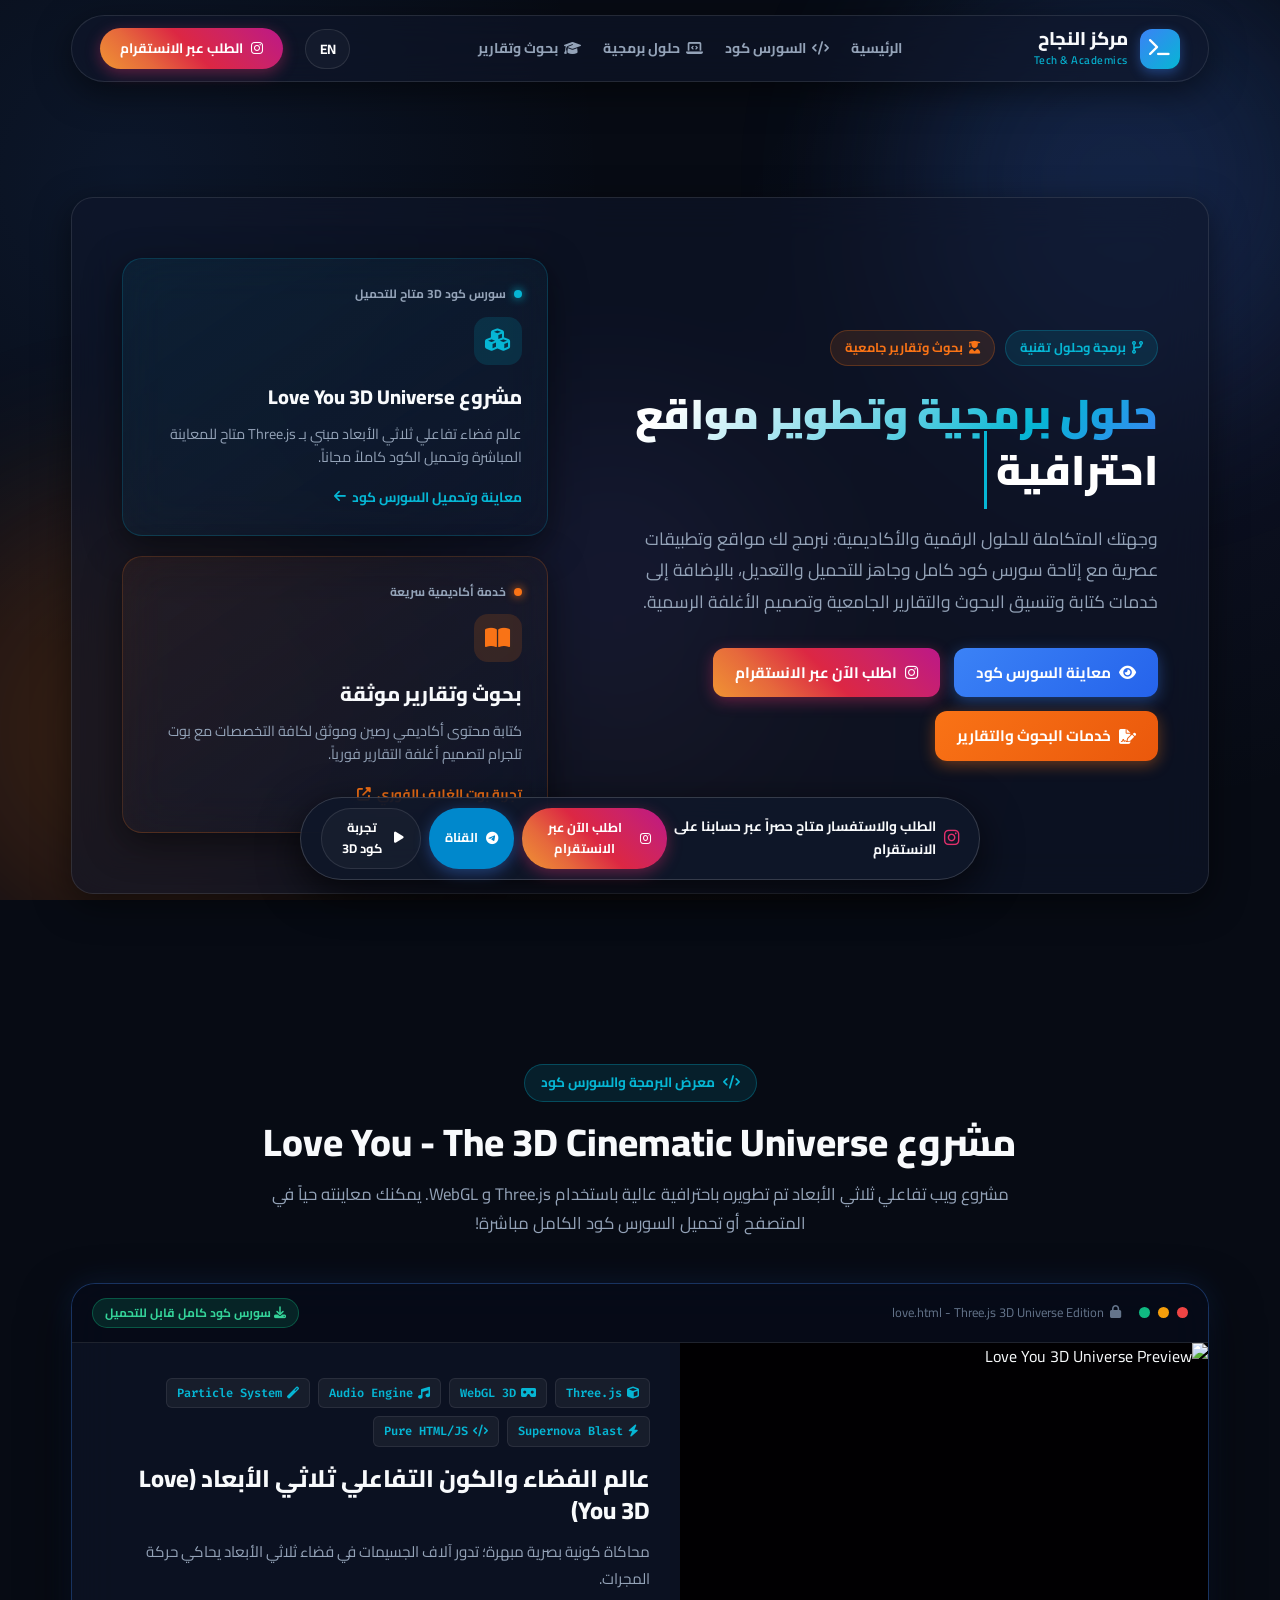
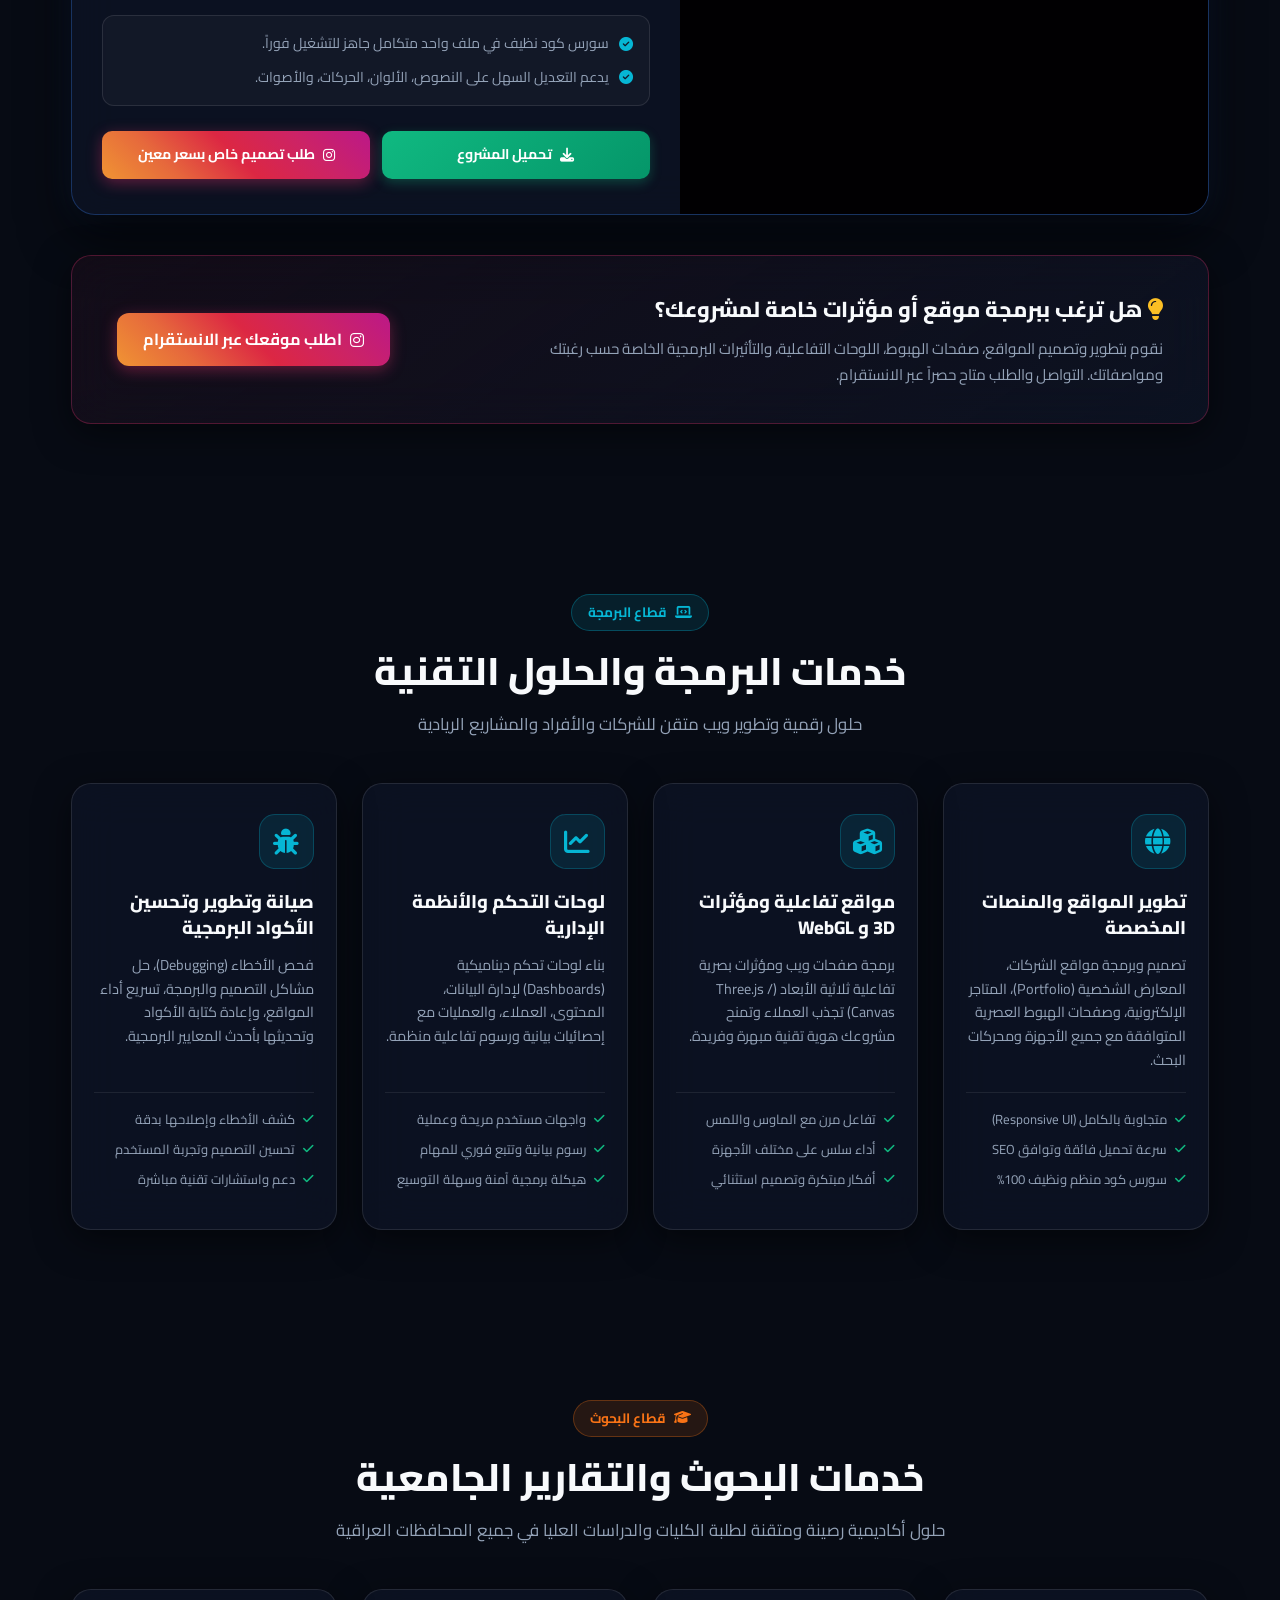
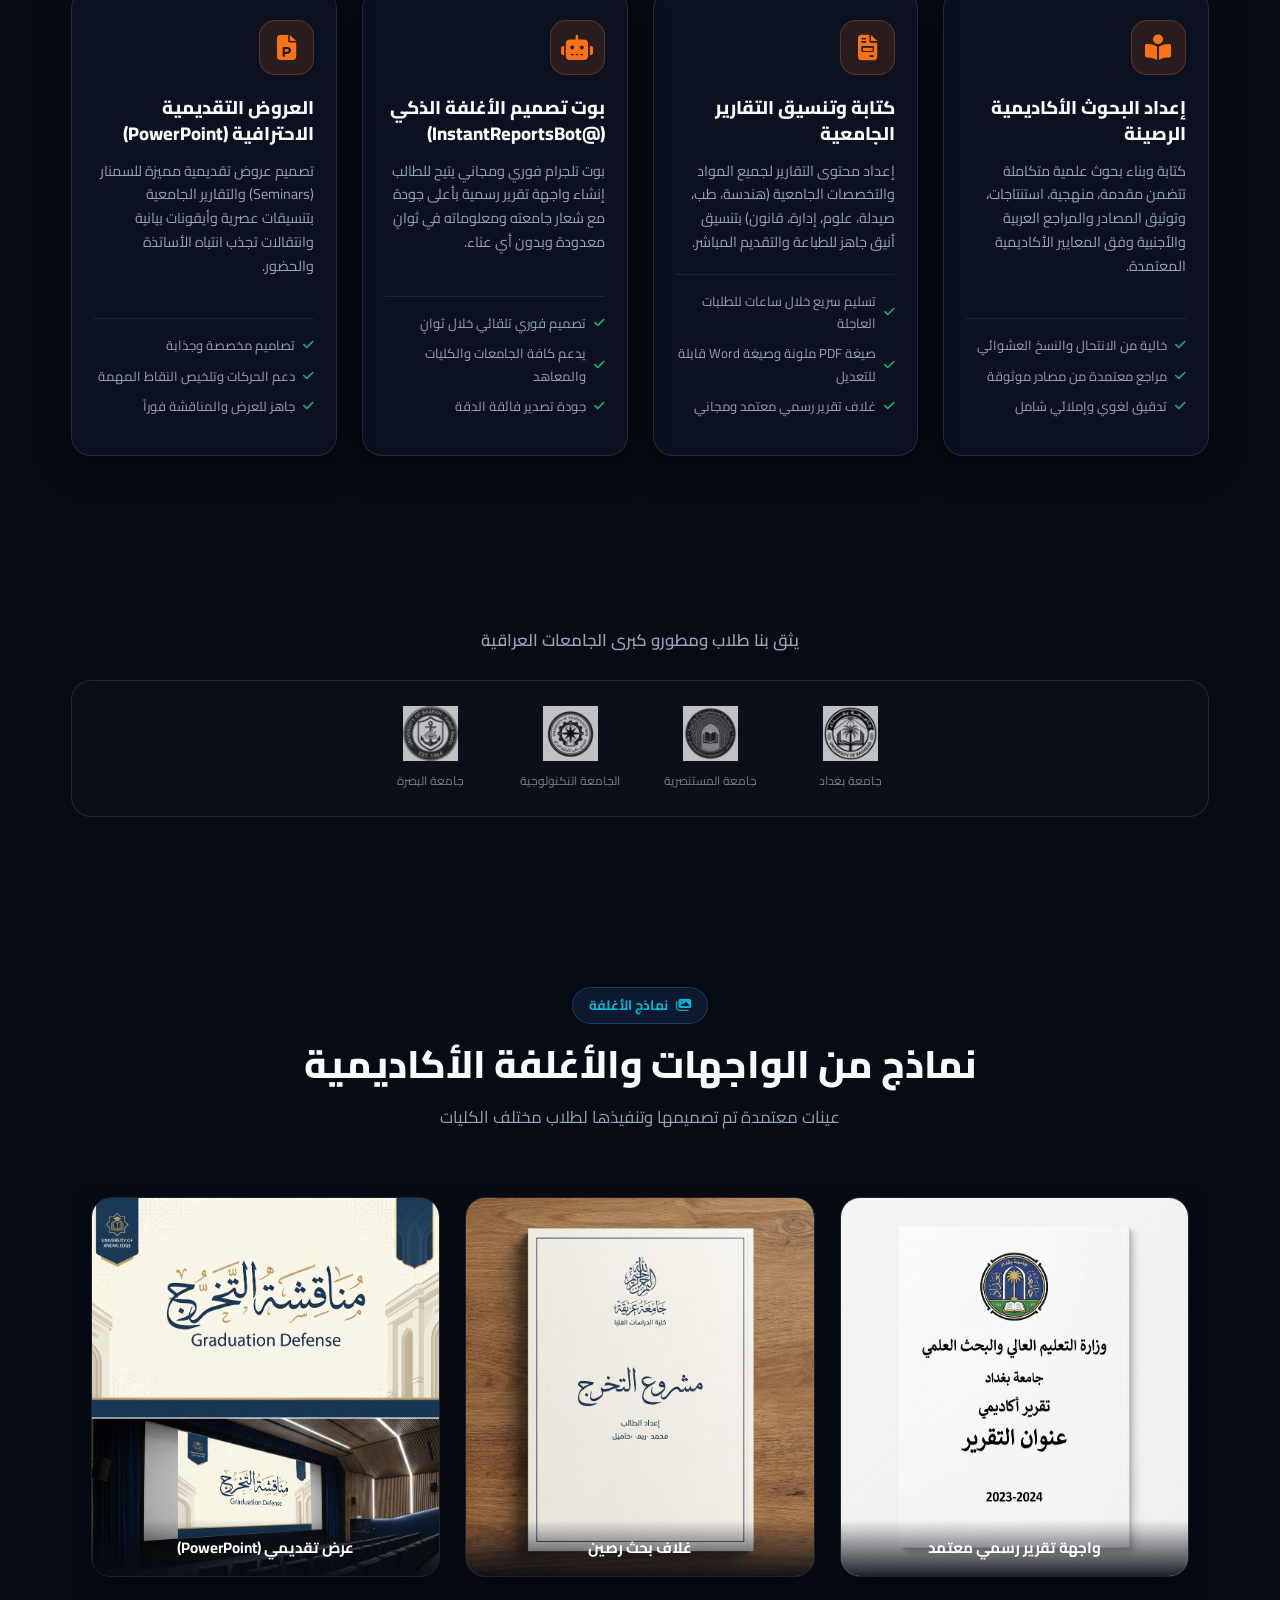
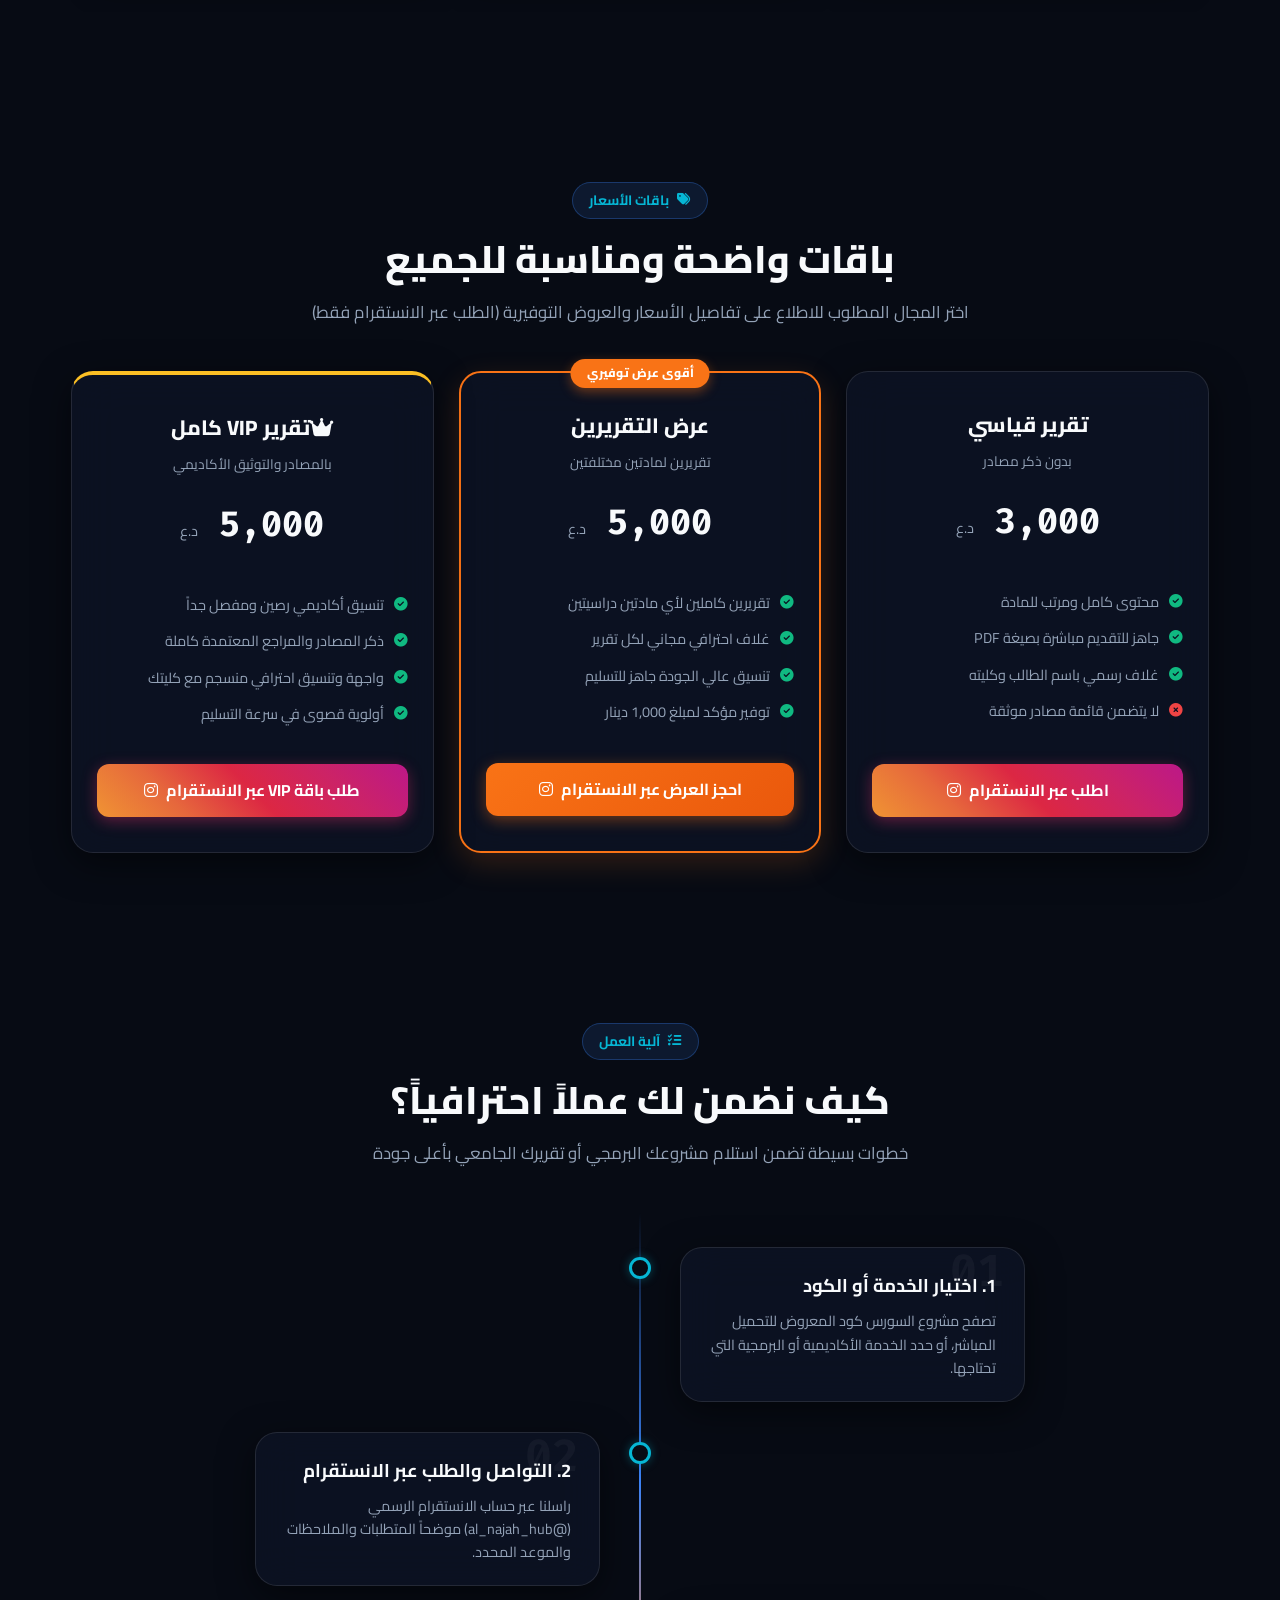
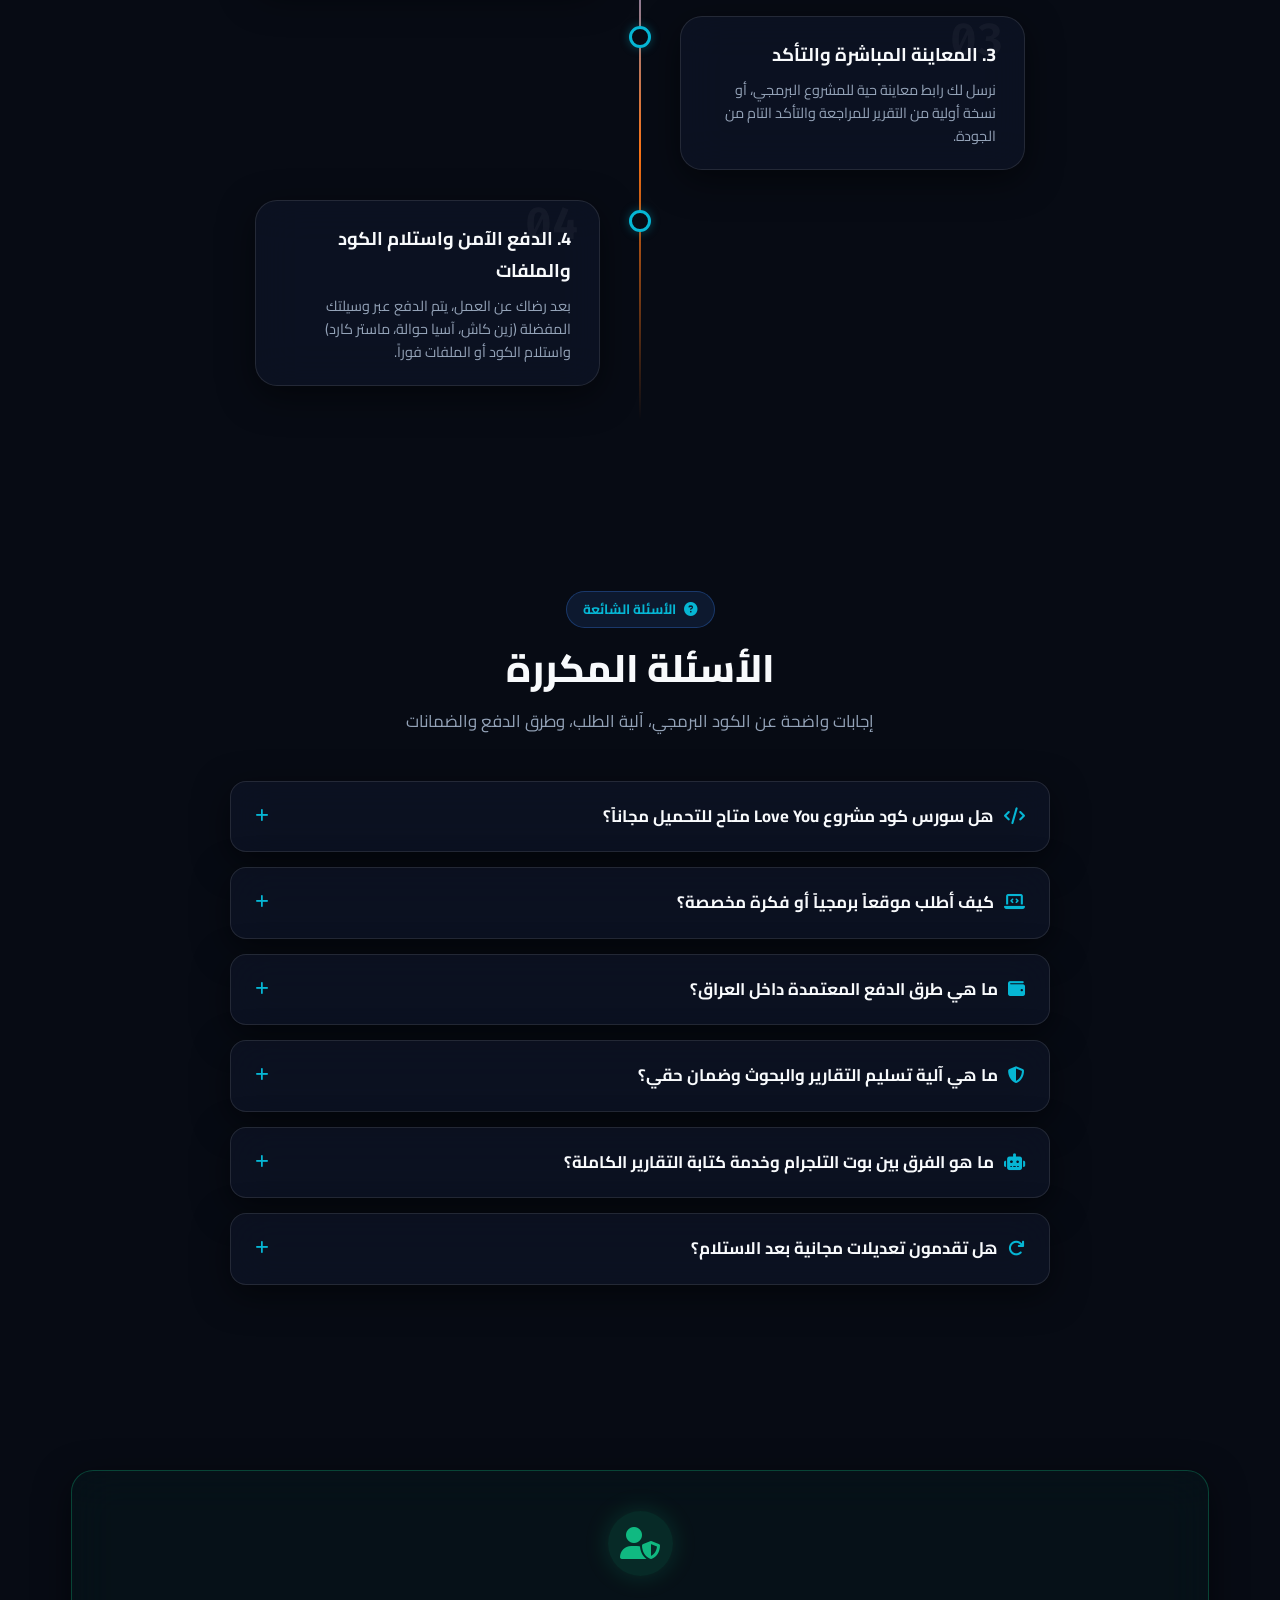
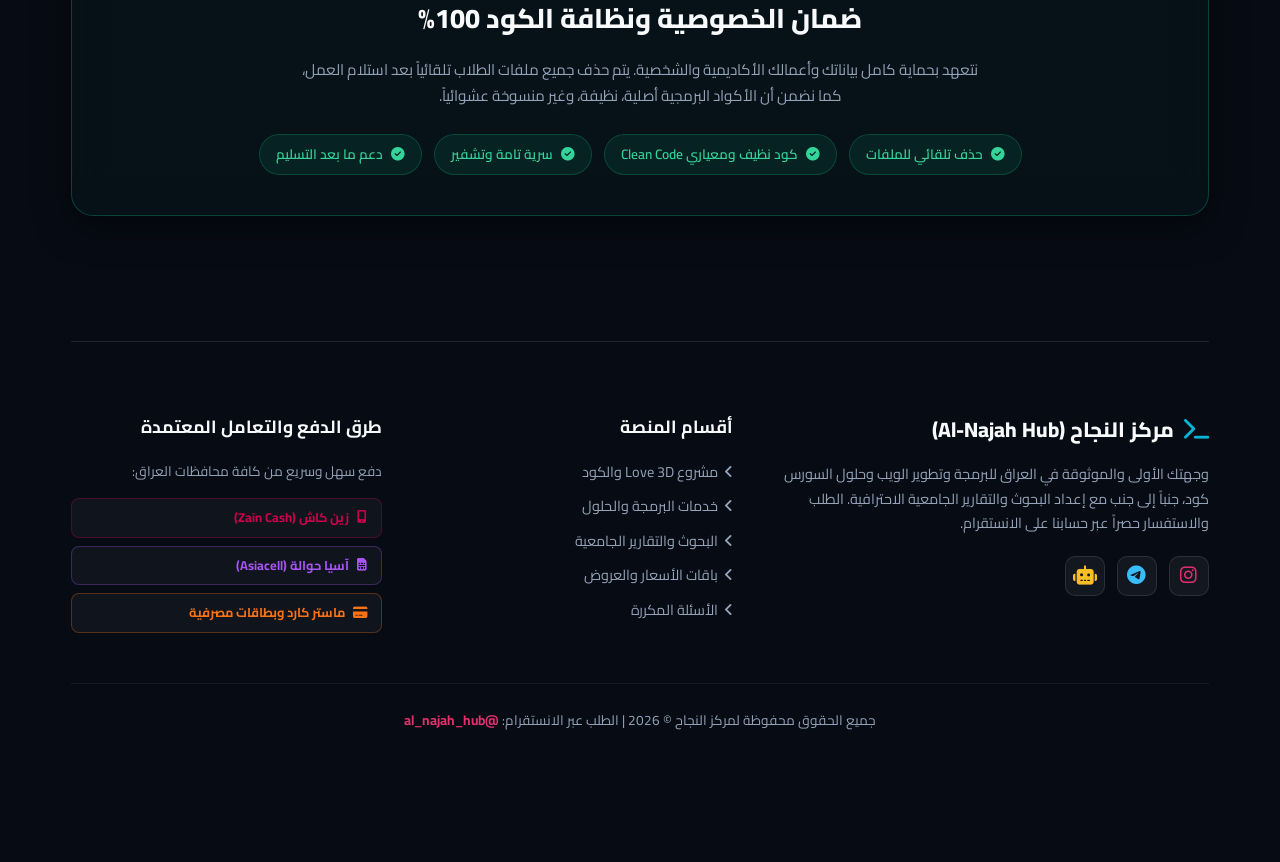
==== commit 9783b86c: "Add files via upload" ====
--- a/index.html
+++ b/index.html
@@ -1,413 +1,639 @@
-<!DOCTYPE html>
-<html lang="ar" dir="rtl">
-
-<head>
-    <meta charset="UTF-8">
-    <meta name="viewport" content="width=device-width, initial-scale=1.0, maximum-scale=1.0, user-scalable=no">
-    <title>مركز النجاح | Al-Najah Hub</title>
-    <!-- Google Fonts: Cairo -->
-    <link rel="preconnect" href="https://fonts.googleapis.com">
-    <link rel="preconnect" href="https://fonts.gstatic.com" crossorigin>
-    <link href="https://fonts.googleapis.com/css2?family=Cairo:wght@400;600;700;800&display=swap" rel="stylesheet">
-    <!-- Font Awesome -->
-    <link rel="stylesheet" href="https://cdnjs.cloudflare.com/ajax/libs/font-awesome/6.4.0/css/all.min.css">
-
-    <!-- Custom CSS -->
-    <link rel="stylesheet" href="style.css">
-
-    <!-- SEO & Meta Tags -->
-    <meta name="description"
-        content="منصة الطالب العراقي الأولى للتقارير والبحوث الأكاديمية. تصميم غلاف تقرير فوري وبحوث متكاملة.">
-    <meta property="og:title" content="مركز النجاح | Al-Najah Hub">
-    <meta property="og:description" content="منصة الطالب العراقي الأولى للتقارير والبحوث وتصميم الأغلفة.">
-    <meta property="og:type" content="website">
-</head>
-
-<body>
-
-    <!-- Preloader -->
-    <div id="preloader">
-        <div class="loader-content">
-            <i class="fas fa-layer-group pulse-icon"></i>
-            <h2>مركز النجاح</h2>
-        </div>
-    </div>
-
-    <div class="bg-blobs">
-        <div class="blob blob-1"></div>
-        <div class="blob blob-2"></div>
-    </div>
-
-    <div class="container">
-        <!-- Navigation -->
-        <nav>
-            <div class="glass nav-inner">
-                <button class="mobile-menu-btn"><i class="fas fa-bars"></i></button>
-                <a href="#" class="nav-logo">
-                    <i class="fas fa-layer-group" style="color: var(--primary-blue);"></i>
-                    مركز النجاح
-                </a>
-                <ul class="nav-links">
-                    <li><a href="#services">خدماتنا</a></li>
-                    <li><a href="#pricing">الأسعار</a></li>
-                    <li><a href="#faq">الأسئلة المكررة</a></li>
-                </ul>
-                <div style="display: flex; gap: 10px; align-items: center;">
-                    <a href="https://t.me/INBChannel" target="_blank" style="color: #0088cc; font-size: 1.2rem;"><i
-                            class="fab fa-telegram"></i></a>
-                    <a href="https://instagram.com/al_najah_hub" target="_blank"
-                        style="color: var(--insta-pink); font-size: 1.2rem;"><i class="fab fa-instagram"></i></a>
-                    <a href="https://t.me/InstantReportsBot" class="btn btn-primary"
-                        style="padding: 8px 20px; width: auto; font-size: 0.8rem;">تواصل معنا</a>
-                </div>
-            </div>
-        </nav>
-
-        <!-- Hero Section -->
-        <section id="home">
-            <div class="glass hero-box">
-                <div class="hero-content">
-                    <h1>
-                        <a href="https://t.me/INBChannel" target="_blank"
-                            style="text-decoration: none; color: var(--text-white);">
-                            <span id="typewriter-text"
-                                data-text="منصة الطالب العراقي الأولى للتقارير والبحوث"></span><span
-                                class="typewriter-cursor">&nbsp;</span>
-                        </a>
-                    </h1>
-                    <p>احصل على تقاريرك وبحوثك الأكاديمية، وصمم غلاف تقريرك فوراً وبأعلى جودة ممكنة عبر نظامنا الذكي.
-                    </p>
-                    <div style="display: flex; gap: 12px; justify-content: center; flex-wrap: wrap;">
-                        <a href="#pricing" class="btn btn-primary" style="width: auto;">باقات التقارير الجديدة</a>
-                        <a href="#faq" class="btn btn-outline" style="width: auto;">كيفية التسليم والدفع</a>
-                    </div>
-                </div>
-
-                <div class="previews-grid">
-                    <!-- Instagram Page -->
-                    <div class="glass insta-preview">
-                        <div class="status-dot" style="background: rgba(225, 48, 108, 0.1); color: var(--insta-pink);">
-                            <i class="fas fa-star"></i>
-                            تفاعل مستمر
-                        </div>
-                        <i class="fab fa-instagram"
-                            style="font-size: 2.5rem; color: var(--insta-pink); margin-bottom: 10px;"></i>
-                        <h2 style="font-size: 1.1rem; font-weight: 800; margin-bottom: 5px;">al_najah_hub</h2>
-                        <p
-                            style="color: var(--text-slate); font-size: 0.75rem; margin-bottom: 15px; text-align: center;">
-                            تابع آخر العروض والخدمات</p>
-                        <a href="https://instagram.com/al_najah_hub" class="btn btn-insta"
-                            style="font-size: 0.8rem; padding: 10px;">فتح الانستقرام</a>
-                    </div>
-
-                    <!-- Telegram Channel -->
-                    <div class="glass channel-preview">
-                        <div class="status-dot" style="background: rgba(6, 182, 212, 0.1); color: var(--accent-cyan);">
-                            <i class="fas fa-bullhorn"></i>
-                            أخبار وتحديثات
-                        </div>
-                        <i class="fab fa-telegram-plane"
-                            style="font-size: 2.5rem; color: var(--accent-cyan); margin-bottom: 10px;"></i>
-                        <h2 style="font-size: 1.1rem; font-weight: 800; margin-bottom: 5px;">قناة النجاح</h2>
-                        <p
-                            style="color: var(--text-slate); font-size: 0.75rem; margin-bottom: 15px; text-align: center;">
-                            كن أول من يعرف بالعروض</p>
-                        <a href="https://t.me/INBChannel" class="btn btn-primary"
-                            style="font-size: 0.8rem; padding: 10px; background: var(--accent-cyan);">انضم للقناة</a>
-                    </div>
-                </div>
-            </div>
-        </section>
-
-        <!-- Services Section -->
-        <section id="services">
-            <div class="section-header">
-                <h2>خدماتنا المتخصصة</h2>
-                <p>نقدم حلولاً أكاديمية متميزة تلبي تطلعاتك</p>
-            </div>
-            <div class="services-grid">
-                <div class="glass service-card">
-                    <i class="fas fa-image service-icon"></i>
-                    <h3>تصميم الأغلفة (بوت)</h3>
-                    <p>تصميم واجهة التقرير (الغلاف) بشكل فوري وتلقائي عبر بوت التلجرام.</p>
-                </div>
-                <div class="glass service-card">
-                    <i class="fas fa-file-invoice service-icon"></i>
-                    <h3>كتابة التقارير الكاملة</h3>
-                    <p>كتابة محتوى التقارير في كافة التخصصات مع تنسيق احترافي شامل.</p>
-                </div>
-                <div class="glass service-card">
-                    <i class="fas fa-microscope service-icon"></i>
-                    <h3>البحوث الأكاديمية</h3>
-                    <p>إعداد بحوث رصينة شاملة مع توثيق المصادر العربية والأجنبية بدقة.</p>
-                </div>
-            </div>
-        </section>
-
-        <!-- University Badges (Partners) Section -->
-        <section id="partners" class="reveal">
-            <div class="partners-header">
-                <h3>طلابنا من مختلف الجامعات العراقية</h3>
-            </div>
-            <div class="partners-grid">
-                <div class="partner-logo">
-                    <img src="images/uni_baghdad.png" alt="University of Baghdad">
-                    <span>جامعة بغداد</span>
-                </div>
-                <div class="partner-logo">
-                    <img src="images/uni_mustansiriyah.png" alt="Al-Mustansiriya University">
-                    <span>جامعة المستنصرية</span>
-                </div>
-                <div class="partner-logo">
-                    <img src="images/uni_tech.png" alt="University of Technology">
-                    <span>الجامعة التكنولوجية</span>
-                </div>
-                <div class="partner-logo">
-                    <img src="images/uni_basra.png" alt="University of Basrah">
-                    <span>جامعة البصرة</span>
-                </div>
-            </div>
-        </section>
-
-        <!-- Testimonials Section (New) -->
-        <section id="testimonials" class="reveal">
-            <div class="section-header">
-                <h2>آراء الطلاب</h2>
-                <p>ماذا يقول عملاؤنا عن خدماتنا</p>
-            </div>
-            <div class="testimonials-grid">
-                <div class="glass testimonial-card">
-                    <i class="fas fa-quote-right"></i>
-                    <p style="color: var(--text-slate);">"شغل مرتب وتنسيق احترافي، وفرتوا علي وقت وجهد كبير. شكراً لكم!"
-                    </p>
-                    <div class="testimonial-author">
-                        طالب جامعي
-                        <div class="testimonial-role">كلية الهندسة</div>
-                    </div>
-                </div>
-                <div class="glass testimonial-card">
-                    <i class="fas fa-quote-right"></i>
-                    <p style="color: var(--text-slate);">"بوت الغلاف يجنن، بثواني سويت أحلى واجهة لتقريري بدون تعب."</p>
-                    <div class="testimonial-author">
-                        طالبة جامعية
-                        <div class="testimonial-role">كلية العلوم</div>
-                    </div>
-                </div>
-                <div class="glass testimonial-card">
-                    <i class="fas fa-quote-right"></i>
-                    <p style="color: var(--text-slate);">"التعامل راقي والتسليم بموعده، بصراحة أفضل خدمة جربتها."</p>
-                    <div class="testimonial-author">
-                        طالب دراسات
-                        <div class="testimonial-role">كلية القانون</div>
-                    </div>
-                </div>
-            </div>
-        </section>
-
-        <!-- Pricing Section -->
-        <section id="portfolio" class="reveal">
-            <div class="section-header">
-                <h2>أعمالنا الأكاديمية</h2>
-                <p>نماذج من الأغلفة المعتمدة في الجامعات العراقية</p>
-            </div>
-            <div class="portfolio-slider">
-                <div class="portfolio-track">
-                    <div class="portfolio-item">
-                        <img src="images/cover1.png" alt="تقرير جامعي رسمي">
-                        <div class="portfolio-overlay">
-                            <span>واجهة جامعة بغداد</span>
-                        </div>
-                    </div>
-                    <div class="portfolio-item">
-                        <img src="images/cover3.png" alt="عرض تقديمي">
-                        <div class="portfolio-overlay">
-                            <span>عرض تقديمي (PPT)</span>
-                        </div>
-                    </div>
-                </div>
-            </div>
-        </section>
-
-        <section id="pricing">
-            <div class="section-header">
-                <h2>باقات التقارير</h2>
-                <p>خدمات كتابة المحتوى والتنسيق الاحترافي</p>
-            </div>
-            <div class="pricing-grid">
-                <!-- Standard -->
-                <div class="glass price-card">
-                    <h4>تقرير قياسي</h4>
-                    <p style="color: var(--text-slate); font-size: 0.85rem;">بدون ذكر مصادر</p>
-                    <div class="price-amount">3,000 <span>د.ع</span></div>
-                    <ul class="feature-list">
-                        <li><i class="fas fa-check-circle"></i> محتوى كامل ومرتب</li>
-                        <li><i class="fas fa-check-circle"></i> جاهز للتقديم مباشرة</li>
-                        <li><i class="fas fa-check-circle"></i> تنسيق PDF</li>
-                        <li><i class="fas fa-times-circle" style="color: #ef4444;"></i> لا يتضمن قائمة مصادر</li>
-                    </ul>
-                    <a href="https://instagram.com/al_najah_hub" class="btn btn-outline">اطلب الباقة القياسية</a>
-                </div>
-
-                <!-- Best Offer (Center) -->
-                <div class="glass price-card popular">
-                    <div
-                        style="background: var(--secondary-orange); color: white; padding: 4px 15px; border-radius: 6px; font-size: 0.75rem; font-weight: 800; margin-bottom: 12px; display: inline-block;">
-                        أقوى عرض توفيري</div>
-                    <h4>عرض التقريرين</h4>
-                    <p style="color: var(--text-slate); font-size: 0.85rem;">تقريرين (بدون مصادر)</p>
-                    <div class="price-amount">5,000 <span>د.ع</span></div>
-                    <ul class="feature-list">
-                        <li><i class="fas fa-check-circle"></i> تقريرين لأي مادتين مختلفتين</li>
-                        <li><i class="fas fa-check-circle"></i> محتوى مرتب وجاهز للتسليم</li>
-                        <li><i class="fas fa-check-circle"></i> غلاف احترافي مجاني لكل تقرير</li>
-                        <li><i class="fas fa-check-circle"></i> توفير مبلغ 1,000 دينار</li>
-                    </ul>
-                    <a href="https://instagram.com/al_najah_hub" class="btn btn-orange">احجز العرض الآن</a>
-                </div>
-
-                <!-- VIP -->
-                <div class="glass price-card" style="border-top: 4px solid var(--gold);">
-                    <h4 style="color: var(--gold);">تقرير VIP</h4>
-                    <p style="color: var(--text-slate); font-size: 0.85rem;">متكامل واحترافي</p>
-                    <div class="price-amount">5,000 <span>د.ع</span></div>
-                    <ul class="feature-list">
-                        <li><i class="fas fa-check-circle"></i> تنسيق أكاديمي رصين جداً</li>
-                        <li><i class="fas fa-check-circle"></i> ذكر المصادر الموثوقة كاملة</li>
-                        <li><i class="fas fa-check-circle"></i> واجهة مرتبة واحترافية</li>
-                        <li><i class="fas fa-check-circle"></i> أولوية قصوى في التسليم</li>
-                    </ul>
-                    <a href="https://instagram.com/al_najah_hub" class="btn btn-outline"
-                        style="border-color: var(--gold); color: var(--gold);">طلب باقة VIP</a>
-                </div>
-            </div>
-        </section>
-
-        <!-- FAQ Section -->
-        <section id="faq">
-            <div class="section-header">
-                <h2>الأسئلة المكررة</h2>
-                <p>كل ما تود معرفته عن آلية العمل والضمانات</p>
-            </div>
-            <div class="faq-grid">
-                <!-- Payment Methods -->
-                <div class="glass faq-item" onclick="toggleFaq(this)">
-                    <div class="faq-question">ما هي طرق الدفع المتوفرة؟ <i class="fas fa-plus"></i></div>
-                    <div class="faq-answer">
-                        لتسهيل العملية على طلابنا في كافة محافظات العراق، نوفر طرق الدفع التالية:
-                        <br>• <b>زين كاش (Zain Cash)</b> - تحويل مباشر.
-                        <br>• <b>آسيا حوالة (Asiacell)</b> - تحويل رصيد أو محفظة.
-                        <br>• <b>بطاقات الماستر كارد</b> والبطاقات المصرفية.
-                    </div>
-                </div>
-
-                <!-- Delivery Method -->
-                <div class="glass faq-item" onclick="toggleFaq(this)">
-                    <div class="faq-question">ما هي آلية تسليم الملفات وضمان الحقوق؟ <i class="fas fa-plus"></i></div>
-                    <div class="faq-answer">
-                        نعتمد آلية شفافة تضمن حق الطالب وحق المركز:
-                        <br>1. بعد إكمال التقرير، نرسل لك <b>نسخة كاملة من الملف تحتوي على علامة مائية (Watermark)</b>
-                        لتتمكن من مراجعة المحتوى والتأكد منه.
-                        <br>2. بعد تأكدك من جودة العمل، يتم إرسال مبلغ الباقة المختارة.
-                        <br>3. فور استلام الدفع، يتم إرسال <b>الملف الأصلي والكامل بدون أي علامات مائية</b> بصيغتي PDF.
-                    </div>
-                </div>
-
-                <!-- Bot vs Reports -->
-                <div class="glass faq-item" onclick="toggleFaq(this)">
-                    <div class="faq-question">ما الفرق بين البوت وخدمة كتابة التقارير؟ <i class="fas fa-plus"></i></div>
-                    <div class="faq-answer">
-                        بوت التلجرام <b>@InstantReportsBot</b> مخصص لتصميم "غلاف" أو واجهة التقرير بشكل فوري ومجاني.
-                        أما كتابة "محتوى" التقرير بالكامل والبحوث الأكاديمية فتتم عبر التواصل المباشر مع فريقنا لاختيار
-                        الباقة المناسبة.
-                    </div>
-                </div>
-
-                <!-- Edits -->
-                <div class="glass faq-item" onclick="toggleFaq(this)">
-                    <div class="faq-question">هل يمكنني طلب تعديل بعد استلام الملف النهائي؟ <i class="fas fa-plus"></i>
-                    </div>
-                    <div class="faq-answer">نعم بالتأكيد، رضاكم هو أولويتنا. نوفر خدمة التعديلات المجانية في حال وجود أي
-                        ملاحظة فنية أو نقص في المعلومات المطلوبة مسبقاً.</div>
-                </div>
-            </div>
-        </section>
-
-        <!-- Privacy Guarantee Section -->
-        <section id="privacy" class="reveal">
-            <div class="glass"
-                style="text-align: center; border: 1px solid rgba(46, 213, 115, 0.3); background: rgba(46, 213, 115, 0.05);">
-                <i class="fas fa-user-shield" style="font-size: 3rem; color: #2ed573; margin-bottom: 20px;"></i>
-                <h2 style="margin-bottom: 15px;">ضمان الخصوصية 100%</h2>
-                <p style="color: var(--text-slate); max-width: 600px; margin: 0 auto 20px;">
-                    نحن نتعهد بحماية بياناتك الأكاديمية والشخصية. يتم <strong>حذف جميع الملفات</strong> 
-                    تلقائياً
-                    بعد تسليم الطلب. لا نحتفظ بأي سجلات ولا نشارك عملك مع أي طرف ثالث.
-                </p>
-                <div style="display: flex; gap: 15px; justify-content: center; flex-wrap: wrap;">
-                    <span class="privacy-badge"><i class="fas fa-check-circle"></i> حذف تلقائي</span>
-                    <span class="privacy-badge"><i class="fas fa-check-circle"></i> تشفير تام</span>
-                    <span class="privacy-badge"><i class="fas fa-check-circle"></i> سرية مطلقة</span>
-                </div>
-            </div>
-        </section>
-
-        <!-- Footer -->
-        <footer>
-            <div class="footer-grid">
-                <div>
-                    <h3 style="margin-bottom: 15px; font-weight: 800; font-size: 1.6rem;">مركز النجاح (Al-Najah Hub)
-                    </h3>
-                    <p style="color: var(--text-slate); font-size: 0.95rem;">شريكك الأكاديمي الموثوق في العراق. نلتزم
-                        بتقديم أفضل جودة لمساعدتك في مسيرتك الدراسية.</p>
-                    <div style="margin-top: 20px; display: flex; gap: 15px;">
-                        <a href="https://t.me/INBChannel" target="_blank" style="color: #0088cc; font-size: 1.5rem;"><i
-                                class="fab fa-telegram"></i></a>
-                        <a href="https://instagram.com/al_najah_hub" target="_blank"
-                            style="color: var(--insta-pink); font-size: 1.5rem;"><i class="fab fa-instagram"></i></a>
-                        <span style="color: var(--text-slate); font-weight: 700;">al_najah_hub</span>
-                    </div>
-                </div>
-                <div>
-                    <h4 style="margin-bottom: 15px; color: var(--text-white);">طرق الدفع والتعامل</h4>
-                    <div class="payment-methods">
-                        <span class="pay-badge" style="color: var(--zain); border-color: var(--zain);">زين كاش</span>
-                        <span class="pay-badge" style="color: var(--asiacell); border-color: var(--asiacell);">آسيا
-                            حوالة</span>
-                        <span class="pay-badge" style="color: #ff5f00; border-color: #ff5f00;">ماستر كارد</span>
-                    </div>
-                </div>
-            </div>
-            <p style="margin-top: 50px; color: var(--text-slate); font-size: 0.8rem; text-align: center;">جميع الحقوق
-                محفوظة لمركز النجاح © <span id="year">2024</span></p>
-        </footer>
-        <button id="scrollToTop" class="scroll-top-btn"><i class="fas fa-arrow-up"></i></button>
-    </div>
-
-    <!-- Floating Contact Bar -->
-    <div class="glass floating-bar">
-        <div class="offer-text" style="display: flex; align-items: center; gap: 8px;">
-            <i class="fas fa-shield-alt" style="color: var(--accent-cyan);"></i>
-            <span style="font-size: 0.85rem; font-weight: 700;">ضمان الاستلام والدفع الآمن</span>
-        </div>
-        <div class="bar-actions">
-            <a href="https://t.me/INBChannel" class="btn btn-primary"
-                style="padding: 10px 15px; width: auto; font-size: 0.8rem; background: #0088cc;">
-                <i class="fab fa-telegram"></i> القناة
-            </a>
-            <a href="https://instagram.com/al_najah_hub" class="btn btn-insta"
-                style="padding: 10px 15px; width: auto; font-size: 0.8rem;">
-                <i class="fab fa-instagram"></i> الانستقرام
-            </a>
-
-        </div>
-    </div>
-
-    <!-- WhatsApp Floating Button -->
-    <a href="https://wa.me/9647700000000" target="_blank" class="whatsapp-btn">
-        <i class="fab fa-whatsapp"></i>
-    </a>
-
-    <script src="script.js"></script>
-</body>
-
-</html>
+<!DOCTYPE html>
+
+<html dir="rtl" lang="ar">
+<head>
+<meta charset="utf-8"/>
+<meta content="width=device-width, initial-scale=1.0, maximum-scale=1.0, user-scalable=no" name="viewport"/>
+<title data-lang-ar="مركز النجاح | برمجة وحلول تقنية &amp; بحوث وتقارير جامعية" data-lang-en="Al-Najah Center | Tech Solutions &amp; Academic Reports">مركز النجاح | برمجة وحلول تقنية &amp; بحوث وتقارير جامعية</title>
+<!-- Google Fonts: Cairo & Fira Code -->
+<link href="https://fonts.googleapis.com" rel="preconnect"/>
+<link crossorigin="" href="https://fonts.gstatic.com" rel="preconnect"/>
+<link href="https://fonts.googleapis.com/css2?family=Cairo:wght@400;600;700;800;900&amp;family=Fira+Code:wght@400;500;700&amp;display=swap" rel="stylesheet"/>
+<!-- Font Awesome 6 -->
+<link href="https://cdnjs.cloudflare.com/ajax/libs/font-awesome/6.4.0/css/all.min.css" rel="stylesheet"/>
+<!-- Custom CSS -->
+<link href="style.css" rel="stylesheet"/>
+<!-- SEO & Meta Tags -->
+<meta content="مركز النجاح للبرمجة والحلول التقنية وتطوير المواقع، مع سورس كود كامل قابل للتحميل المباشر، وخدمات إعداد البحوث والتقارير الجامعية وتصميم الأغلفة. الطلب حصراً عبر الانستقرام." name="description"/>
+<meta content="برمجة, تطوير مواقع, سورس كود كامل, بحوث جامعية, تقارير جامعية, العراق, زين كاش, انستقرام" name="keywords"/>
+<meta content="مركز النجاح | برمجة وحلول تقنية &amp; بحوث وتقارير جامعية" property="og:title"/>
+<meta content="مواقع ويب، سورس كود تفاعلي للتحميل، تقارير وبحوث جامعية رصينة. الطلب عبر الانستقرام." property="og:description"/>
+<meta content="website" property="og:type"/>
+</head>
+<body>
+<!-- Preloader -->
+<div id="preloader">
+<div class="loader-content">
+<div class="loader-icon-box">
+<i class="fas fa-code pulse-icon"></i>
+</div>
+<h2><span data-lang-ar="مركز النجاح" data-lang-en="Al-Najah Center">مركز النجاح</span></h2>
+<p class="loader-sub"><span data-lang-ar="برمجة وحلول تقنية • بحوث وتقارير جامعية" data-lang-en="Tech Solutions • Academic Research">برمجة وحلول تقنية • بحوث وتقارير جامعية</span></p>
+<div class="loader-bar"><div class="loader-progress"></div></div>
+</div>
+</div>
+<!-- Ambient Glowing Blobs -->
+<div class="bg-blobs">
+<div class="blob blob-1"></div>
+<div class="blob blob-2"></div>
+<div class="blob blob-3"></div>
+</div>
+<div class="container">
+<!-- Navigation Bar -->
+<nav>
+<div class="glass nav-inner">
+<button aria-label="القائمة" class="mobile-menu-btn"><i class="fas fa-bars"></i></button>
+<a class="nav-logo" href="#home">
+<span class="logo-icon-wrap"><i class="fas fa-terminal"></i></span>
+<div class="logo-text-wrap">
+<span class="logo-brand"><span data-lang-ar="مركز النجاح" data-lang-en="Al-Najah Center">مركز النجاح</span></span>
+<span class="logo-tag">Tech &amp; Academics</span>
+</div>
+</a>
+<ul class="nav-links">
+<li><a data-lang-ar="الرئيسية" data-lang-en="Home" href="#home">الرئيسية</a></li>
+<li><a data-lang-ar="&lt;i class='fas fa-code'&gt;&lt;/i&gt; السورس كود" data-lang-en="&lt;i class='fas fa-code'&gt;&lt;/i&gt; Source Code" href="#projects-showcase"><i class="fas fa-code"></i> السورس كود</a></li>
+<li><a data-lang-ar="&lt;i class='fas fa-laptop-code'&gt;&lt;/i&gt; حلول برمجية" data-lang-en="&lt;i class='fas fa-laptop-code'&gt;&lt;/i&gt; Tech Solutions" href="#tech-services"><i class="fas fa-laptop-code"></i> حلول برمجية</a></li>
+<li><a data-lang-ar="&lt;i class='fas fa-graduation-cap'&gt;&lt;/i&gt; بحوث وتقارير" data-lang-en="&lt;i class='fas fa-graduation-cap'&gt;&lt;/i&gt; Academics" href="#academic-services"><i class="fas fa-graduation-cap"></i> بحوث وتقارير</a></li>
+</ul>
+<div class="nav-actions">
+<button class="btn btn-outline nav-cta" id="lang-toggle" style="padding: 6px 12px !important; margin-left: 10px; min-width: 45px;">EN</button>
+<a class="btn btn-insta nav-cta" data-lang-ar="&lt;i class='fab fa-instagram'&gt;&lt;/i&gt; الطلب عبر الانستقرام" data-lang-en="&lt;i class='fab fa-instagram'&gt;&lt;/i&gt; Order on Instagram" href="https://instagram.com/al_najah_hub" target="_blank">
+<i class="fab fa-instagram"></i> الطلب عبر الانستقرام
+                    </a>
+</div>
+</div>
+</nav>
+<!-- Hero Section -->
+<section id="home">
+<div class="glass hero-box">
+<div class="hero-content">
+<div class="hero-badges-wrapper">
+<span class="badge-chip tech-chip">
+<i class="fas fa-code-branch"></i><span data-lang-ar="برمجة وحلول تقنية" data-lang-en="Programming &amp; Tech Solutions">برمجة وحلول تقنية</span></span>
+<span class="badge-chip academic-chip">
+<i class="fas fa-user-graduate"></i><span data-lang-ar="بحوث وتقارير جامعية" data-lang-en="Academic Research &amp; Reports">بحوث وتقارير جامعية</span></span>
+</div>
+<h1 class="hero-title">
+<span data-texts='["حلول برمجية وتطوير مواقع احترافية", "سورس كود كامل قابل للتحميل المباشر", "بحوث وتقارير جامعية معتمدة ورصينة", "الطلب والاستفسار متاح عبر الانستقرام"]' data-texts-ar='["حلول برمجية وتطوير مواقع احترافية", "سورس كود كامل قابل للتحميل المباشر", "بحوث وتقارير جامعية معتمدة ورصينة", "الطلب والاستفسار متاح عبر الانستقرام"]' data-texts-en='["Professional Web Development Solutions", "Full Source Code Ready to Download", "Reliable Academic Research &amp; Reports", "Orders and Inquiries via Instagram"]' id="typewriter-text"></span>
+<span class="typewriter-cursor"> </span>
+</h1>
+<p class="hero-desc" data-lang-ar="وجهتك المتكاملة للحلول الرقمية والأكاديمية: نبرمج لك مواقع وتطبيقات عصرية مع إتاحة سورس كود كامل وجاهز للتحميل والتعديل، بالإضافة إلى خدمات كتابة وتنسيق البحوث والتقارير الجامعية وتصميم الأغلفة الرسمية." data-lang-en="Your ultimate destination for digital and academic solutions. We develop modern websites and apps with full source code ready to download. We also offer academic research writing, formatting, and official cover design services.">
+                        وجهتك المتكاملة للحلول الرقمية والأكاديمية: نبرمج لك مواقع وتطبيقات عصرية مع إتاحة سورس كود كامل وجاهز للتحميل والتعديل، بالإضافة إلى خدمات كتابة وتنسيق البحوث والتقارير الجامعية وتصميم الأغلفة الرسمية.
+                    </p>
+<div class="hero-cta-group">
+<a class="btn btn-primary hero-btn" data-lang-ar="&lt;i class='fas fa-eye'&gt;&lt;/i&gt; معاينة السورس كود" data-lang-en="&lt;i class='fas fa-eye'&gt;&lt;/i&gt; View Source Code" href="#projects-showcase">
+<i class="fas fa-eye"></i> معاينة السورس كود
+                        </a>
+<a class="btn btn-insta hero-btn" data-lang-ar="&lt;i class='fab fa-instagram'&gt;&lt;/i&gt; اطلب الآن عبر الانستقرام" data-lang-en="&lt;i class='fab fa-instagram'&gt;&lt;/i&gt; Order Now via Instagram" href="https://instagram.com/al_najah_hub" target="_blank">
+<i class="fab fa-instagram"></i> اطلب الآن عبر الانستقرام
+                        </a>
+<a class="btn btn-orange hero-btn" data-lang-ar="&lt;i class='fas fa-file-signature'&gt;&lt;/i&gt; خدمات البحوث والتقارير" data-lang-en="&lt;i class='fas fa-file-signature'&gt;&lt;/i&gt; Research &amp; Reports Services" href="#academic-services">
+<i class="fas fa-file-signature"></i> خدمات البحوث والتقارير
+                        </a>
+</div>
+</div>
+<div class="hero-featured-grid">
+<!-- Tech Showcase Box -->
+<div class="glass feature-preview-card tech-card">
+<div class="preview-card-header">
+<span class="pulse-indicator"></span>
+<span class="preview-tag"><span data-lang-ar="سورس كود 3D متاح للتحميل" data-lang-en="3D Source Code Available">سورس كود 3D متاح للتحميل</span></span>
+</div>
+<div class="card-icon-circle tech-circle">
+<i class="fas fa-cubes"></i>
+</div>
+<h3><span data-lang-ar="مشروع Love You 3D Universe" data-lang-en="Love You 3D Universe Project">مشروع Love You 3D Universe</span></h3>
+<p><span data-lang-ar="عالم فضاء تفاعلي ثلاثي الأبعاد مبني بـ Three.js متاح للمعاينة المباشرة وتحميل الكود كاملاً مجاناً." data-lang-en="A 3D interactive space world built with Three.js, available for live preview and free full source code download.">عالم فضاء تفاعلي ثلاثي الأبعاد مبني بـ Three.js متاح للمعاينة المباشرة وتحميل الكود كاملاً مجاناً.</span></p>
+<a class="preview-link" data-lang-ar="معاينة وتحميل السورس كود" data-lang-en="Preview and download source code" href="#projects-showcase">
+                            معاينة وتحميل السورس كود <i class="fas fa-arrow-left"></i>
+</a>
+</div>
+<!-- Academic Showcase Box -->
+<div class="glass feature-preview-card academic-card">
+<div class="preview-card-header">
+<span class="pulse-indicator orange"></span>
+<span class="preview-tag"><span data-lang-ar="خدمة أكاديمية سريعة" data-lang-en="Fast Academic Service">خدمة أكاديمية سريعة</span></span>
+</div>
+<div class="card-icon-circle academic-circle">
+<i class="fas fa-book-open"></i>
+</div>
+<h3><span data-lang-ar="بحوث وتقارير موثقة" data-lang-en="Documented Research &amp; Reports">بحوث وتقارير موثقة</span></h3>
+<p><span data-lang-ar="كتابة محتوى أكاديمي رصين وموثق لكافة التخصصات مع بوت تلجرام لتصميم أغلفة التقارير فورياً." data-lang-en="Writing reliable and documented academic content for all majors with a Telegram bot for instant report cover design.">كتابة محتوى أكاديمي رصين وموثق لكافة التخصصات مع بوت تلجرام لتصميم أغلفة التقارير فورياً.</span></p>
+<a class="preview-link orange-link" data-lang-ar="تجربة بوت الغلاف الفوري" data-lang-en="Try the Instant Cover Bot" href="https://t.me/InstantReportsBot" target="_blank">
+                            تجربة بوت الغلاف الفوري <i class="fas fa-external-link-alt"></i>
+</a>
+</div>
+</div>
+</div>
+</section>
+<!-- ============================================================ -->
+<!-- FEATURED SHOWCASE: LOVE.HTML PROJECT & SOURCE CODE DOWNLOAD  -->
+<!-- ============================================================ -->
+<section class="reveal" id="projects-showcase">
+<div class="section-header">
+<span class="section-badge tech-badge"><i class="fas fa-code"></i><span data-lang-ar="معرض البرمجة والسورس كود" data-lang-en="Programming &amp; Source Code Gallery">معرض البرمجة والسورس كود</span></span>
+<h2><span data-lang-ar="مشروع Love You - The 3D Cinematic Universe" data-lang-en="Love You - The 3D Cinematic Universe Project">مشروع Love You - The 3D Cinematic Universe</span></h2>
+<p><span data-lang-ar="مشروع ويب تفاعلي ثلاثي الأبعاد تم تطويره باحترافية عالية باستخدام Three.js و WebGL. يمكنك معاينته حياً في المتصفح أو تحميل السورس كود الكامل مباشرة!" data-lang-en="A highly professional 3D interactive web project developed using Three.js and WebGL. You can preview it live or download the full source code directly!">مشروع ويب تفاعلي ثلاثي الأبعاد تم تطويره باحترافية عالية باستخدام Three.js و WebGL. يمكنك معاينته حياً في المتصفح أو تحميل السورس كود الكامل مباشرة!</span></p>
+</div>
+<!-- Single Featured Masterpiece Project Card -->
+<div class="featured-project-container glass">
+<div class="mockup-top-bar">
+<span class="browser-dot red"></span>
+<span class="browser-dot yellow"></span>
+<span class="browser-dot green"></span>
+<span class="mockup-url"><i class="fas fa-lock"></i> love.html - Three.js 3D Universe Edition</span>
+<span class="project-badge free-badge" data-lang-ar="سورس كود كامل قابل للتحميل" data-lang-en="Full downloadable source code"><i class="fas fa-download"></i> سورس كود كامل قابل للتحميل</span>
+</div>
+<div class="featured-project-body">
+<!-- Project Screenshot Preview -->
+<div class="featured-img-wrap">
+<img alt="Love You 3D Universe Preview" class="featured-img" loading="lazy" src="images/love_preview.png"/>
+</div>
+<!-- Project Details & Actions -->
+<div class="featured-content">
+<div class="project-tags">
+<span class="tech-tag"><i class="fas fa-cube"></i> Three.js</span>
+<span class="tech-tag"><i class="fas fa-vr-cardboard"></i> WebGL 3D</span>
+<span class="tech-tag"><i class="fas fa-music"></i> Audio Engine</span>
+<span class="tech-tag"><i class="fas fa-magic"></i> Particle System</span>
+<span class="tech-tag"><i class="fas fa-bolt"></i> Supernova Blast</span>
+<span class="tech-tag"><i class="fas fa-code"></i> Pure HTML/JS</span>
+</div>
+<h3 class="featured-title" data-lang-ar="عالم الفضاء والكون التفاعلي ثلاثي الأبعاد (Love You 3D)" data-lang-en="Interactive 3D Universe (Love You 3D)">عالم الفضاء والكون التفاعلي ثلاثي الأبعاد (Love You 3D)</h3>
+<p class="featured-desc" data-lang-ar="محاكاة كونية بصرية مبهرة؛ تدور آلاف الجسيمات في فضاء ثلاثي الأبعاد يحاكي حركة المجرات." data-lang-en="A stunning cosmic visual simulation featuring thousands of particles orbiting in a 3D space simulating galaxy movements.">
+                            محاكاة كونية بصرية مبهرة؛ تدور آلاف الجسيمات في فضاء ثلاثي الأبعاد يحاكي حركة المجرات.
+                        </p>
+<div class="features-highlight-grid">
+<div class="feature-item">
+<i class="fas fa-check-circle text-cyan"></i>
+<span data-lang-ar="سورس كود نظيف في ملف واحد متكامل جاهز للتشغيل فوراً." data-lang-en="Clean source code in a single file ready to run immediately.">سورس كود نظيف في ملف واحد متكامل جاهز للتشغيل فوراً.</span>
+</div>
+<div class="feature-item">
+<i class="fas fa-check-circle text-cyan"></i>
+<span data-lang-ar="يدعم التعديل السهل على النصوص، الألوان، الحركات، والأصوات." data-lang-en="Supports easy modification of texts, colors, animations, and sounds.">يدعم التعديل السهل على النصوص، الألوان، الحركات، والأصوات.</span>
+</div>
+</div>
+<div class="featured-actions-group">
+<a class="btn btn-download action-btn" data-lang-ar="&lt;i class='fas fa-download'&gt;&lt;/i&gt; تحميل المشروع" data-lang-en="&lt;i class='fas fa-download'&gt;&lt;/i&gt; Download Project" download="" href="downloads/love-source.zip">
+<i class="fas fa-download"></i> تحميل المشروع
+                            </a>
+<a class="btn btn-insta action-btn" data-lang-ar="&lt;i class='fab fa-instagram'&gt;&lt;/i&gt; طلب تصميم خاص بسعر معين" data-lang-en="&lt;i class='fab fa-instagram'&gt;&lt;/i&gt; Custom Design Request" href="https://instagram.com/al_najah_hub" target="_blank">
+<i class="fab fa-instagram"></i> طلب تصميم خاص بسعر معين
+                            </a>
+</div>
+</div>
+</div>
+</div>
+<!-- Custom Request Banner -->
+<div class="glass custom-project-banner">
+<div class="banner-text">
+<h3 data-lang-ar="هل ترغب ببرمجة موقع أو مؤثرات خاصة لمشروعك؟" data-lang-en="Would you like to program a website or special effects for your project?"><i class="fas fa-lightbulb text-gold"></i> هل ترغب ببرمجة موقع أو مؤثرات خاصة لمشروعك؟</h3>
+<p data-lang-ar="نقوم بتطوير وتصميم المواقع، صفحات الهبوط، اللوحات التفاعلية، والتأثيرات البرمجية الخاصة حسب رغبتك ومواصفاتك. التواصل والطلب متاح حصراً عبر الانستقرام." data-lang-en="We develop and design websites, landing pages, interactive dashboards, and special programming effects according to your desire and specifications. Communication and ordering available exclusively via Instagram.">نقوم بتطوير وتصميم المواقع، صفحات الهبوط، اللوحات التفاعلية، والتأثيرات البرمجية الخاصة حسب رغبتك ومواصفاتك. التواصل والطلب متاح حصراً عبر الانستقرام.</p>
+</div>
+<a class="btn btn-insta banner-btn" data-lang-ar="اطلب موقعك عبر الانستقرام" data-lang-en="Order your website via Instagram" href="https://instagram.com/al_najah_hub" target="_blank">
+<i class="fab fa-instagram"></i> اطلب موقعك عبر الانستقرام
+                </a>
+</div>
+</section>
+<!-- ============================================================ -->
+<!-- SERVICES SECTION 1: PROGRAMMING & TECH SOLUTIONS -->
+<!-- ============================================================ -->
+<section class="reveal" id="tech-services">
+<div class="section-header">
+<span class="section-badge tech-badge"><i class="fas fa-laptop-code"></i><span data-lang-ar="قطاع البرمجة" data-lang-en="Tech Sector">قطاع البرمجة</span></span>
+<h2><span data-lang-ar="خدمات البرمجة والحلول التقنية" data-lang-en="Programming &amp; Tech Solutions Services">خدمات البرمجة والحلول التقنية</span></h2>
+<p><span data-lang-ar="حلول رقمية وتطوير ويب متقن للشركات والأفراد والمشاريع الريادية" data-lang-en="Digital solutions and seamless web development for companies, individuals, and startups">حلول رقمية وتطوير ويب متقن للشركات والأفراد والمشاريع الريادية</span></p>
+</div>
+<div class="services-grid">
+<div class="glass service-card tech-service">
+<div class="service-icon-box tech-box">
+<i class="fas fa-globe"></i>
+</div>
+<h3><span data-lang-ar="تطوير المواقع والمنصات المخصصة" data-lang-en="Custom Website &amp; Platform Development">تطوير المواقع والمنصات المخصصة</span></h3>
+<p><span data-lang-ar="تصميم وبرمجة مواقع الشركات، المعارض الشخصية (Portfolio)، المتاجر الإلكترونية، وصفحات الهبوط العصرية المتوافقة مع جميع الأجهزة ومحركات البحث." data-lang-en="Designing and programming corporate websites, portfolios, e-commerce stores, and modern landing pages compatible with all devices and SEO.">تصميم وبرمجة مواقع الشركات، المعارض الشخصية (Portfolio)، المتاجر الإلكترونية، وصفحات الهبوط العصرية المتوافقة مع جميع الأجهزة ومحركات البحث.</span></p>
+<ul class="service-points">
+<li data-lang-ar="متجاوبة بالكامل (Responsive UI)" data-lang-en="Fully Responsive (Responsive UI)"><i class="fas fa-check"></i> متجاوبة بالكامل (Responsive UI)</li>
+<li data-lang-ar="سرعة تحميل فائقة وتوافق SEO" data-lang-en="Ultra-fast loading speed and SEO compatibility"><i class="fas fa-check"></i> سرعة تحميل فائقة وتوافق SEO</li>
+<li data-lang-ar="سورس كود منظم ونظيف 100%" data-lang-en="100% organized and clean source code"><i class="fas fa-check"></i> سورس كود منظم ونظيف 100%</li>
+</ul>
+</div>
+<div class="glass service-card tech-service">
+<div class="service-icon-box tech-box">
+<i class="fas fa-cubes"></i>
+</div>
+<h3><span data-lang-ar="مواقع تفاعلية ومؤثرات 3D و WebGL" data-lang-en="Interactive 3D &amp; WebGL Sites">مواقع تفاعلية ومؤثرات 3D و WebGL</span></h3>
+<p><span data-lang-ar="برمجة صفحات ويب ومؤثرات بصرية تفاعلية ثلاثية الأبعاد (Three.js / Canvas) تجذب العملاء وتمنح مشروعك هوية تقنية مبهرة وفريدة." data-lang-en="Programming 3D interactive web pages and visual effects (Three.js / Canvas) that attract customers and give your project a stunning unique identity.">برمجة صفحات ويب ومؤثرات بصرية تفاعلية ثلاثية الأبعاد (Three.js / Canvas) تجذب العملاء وتمنح مشروعك هوية تقنية مبهرة وفريدة.</span></p>
+<ul class="service-points">
+<li data-lang-ar="تفاعل مرن مع الماوس واللمس" data-lang-en="Flexible interaction with mouse and touch"><i class="fas fa-check"></i> تفاعل مرن مع الماوس واللمس</li>
+<li data-lang-ar="أداء سلس على مختلف الأجهزة" data-lang-en="Smooth performance on various devices"><i class="fas fa-check"></i> أداء سلس على مختلف الأجهزة</li>
+<li data-lang-ar="أفكار مبتكرة وتصميم استثنائي" data-lang-en="Innovative ideas and exceptional design"><i class="fas fa-check"></i> أفكار مبتكرة وتصميم استثنائي</li>
+</ul>
+</div>
+<div class="glass service-card tech-service">
+<div class="service-icon-box tech-box">
+<i class="fas fa-chart-line"></i>
+</div>
+<h3><span data-lang-ar="لوحات التحكم والأنظمة الإدارية" data-lang-en="Dashboards &amp; Admin Systems">لوحات التحكم والأنظمة الإدارية</span></h3>
+<p><span data-lang-ar="بناء لوحات تحكم ديناميكية (Dashboards) لإدارة البيانات، المحتوى، العملاء، والعمليات مع إحصائيات بيانية ورسوم تفاعلية منظمة." data-lang-en="Building dynamic dashboards to manage data, content, customers, and operations with interactive statistics and charts.">بناء لوحات تحكم ديناميكية (Dashboards) لإدارة البيانات، المحتوى، العملاء، والعمليات مع إحصائيات بيانية ورسوم تفاعلية منظمة.</span></p>
+<ul class="service-points">
+<li data-lang-ar="واجهات مستخدم مريحة وعملية" data-lang-en="Comfortable and practical user interfaces"><i class="fas fa-check"></i> واجهات مستخدم مريحة وعملية</li>
+<li data-lang-ar="رسوم بيانية وتتبع فوري للمهام" data-lang-en="Charts and real-time task tracking"><i class="fas fa-check"></i> رسوم بيانية وتتبع فوري للمهام</li>
+<li data-lang-ar="هيكلة برمجية آمنة وسهلة التوسيع" data-lang-en="Secure and easily expandable programming architecture"><i class="fas fa-check"></i> هيكلة برمجية آمنة وسهلة التوسيع</li>
+</ul>
+</div>
+<div class="glass service-card tech-service">
+<div class="service-icon-box tech-box">
+<i class="fas fa-bug"></i>
+</div>
+<h3><span data-lang-ar="صيانة وتطوير وتحسين الأكواد البرمجية" data-lang-en="Code Maintenance &amp; Optimization">صيانة وتطوير وتحسين الأكواد البرمجية</span></h3>
+<p><span data-lang-ar="فحص الأخطاء (Debugging)، حل مشاكل التصميم والبرمجة، تسريع أداء المواقع، وإعادة كتابة الأكواد وتحديثها بأحدث المعايير البرمجية." data-lang-en="Debugging, fixing design issues, speeding up websites, and rewriting code to meet modern programming standards.">فحص الأخطاء (Debugging)، حل مشاكل التصميم والبرمجة، تسريع أداء المواقع، وإعادة كتابة الأكواد وتحديثها بأحدث المعايير البرمجية.</span></p>
+<ul class="service-points">
+<li data-lang-ar="كشف الأخطاء وإصلاحها بدقة" data-lang-en="Accurate error detection and fixing"><i class="fas fa-check"></i> كشف الأخطاء وإصلاحها بدقة</li>
+<li data-lang-ar="تحسين التصميم وتجربة المستخدم" data-lang-en="Improving design and user experience"><i class="fas fa-check"></i> تحسين التصميم وتجربة المستخدم</li>
+<li data-lang-ar="دعم واستشارات تقنية مباشرة" data-lang-en="Direct Technical Support and Consultations"><i class="fas fa-check"></i> دعم واستشارات تقنية مباشرة</li>
+</ul>
+</div>
+</div>
+</section>
+<!-- ============================================================ -->
+<!-- SERVICES SECTION 2: ACADEMIC RESEARCH & REPORTS -->
+<!-- ============================================================ -->
+<section class="reveal" id="academic-services">
+<div class="section-header">
+<span class="section-badge academic-badge"><i class="fas fa-graduation-cap"></i><span data-lang-ar="قطاع البحوث" data-lang-en="Research Sector">قطاع البحوث</span></span>
+<h2><span data-lang-ar="خدمات البحوث والتقارير الجامعية" data-lang-en="Academic Research &amp; Reports Services">خدمات البحوث والتقارير الجامعية</span></h2>
+<p><span data-lang-ar="حلول أكاديمية رصينة ومتقنة لطلبة الكليات والدراسات العليا في جميع المحافظات العراقية" data-lang-en="Reliable academic solutions for college and postgraduate students across all Iraqi governorates.">حلول أكاديمية رصينة ومتقنة لطلبة الكليات والدراسات العليا في جميع المحافظات العراقية</span></p>
+</div>
+<div class="services-grid">
+<div class="glass service-card academic-service">
+<div class="service-icon-box academic-box">
+<i class="fas fa-book-reader"></i>
+</div>
+<h3><span data-lang-ar="إعداد البحوث الأكاديمية الرصينة" data-lang-en="Preparation of Reliable Academic Research">إعداد البحوث الأكاديمية الرصينة</span></h3>
+<p><span data-lang-ar="كتابة وبناء بحوث علمية متكاملة تتضمن مقدمة، منهجية، استنتاجات، وتوثيق المصادر والمراجع العربية والأجنبية وفق المعايير الأكاديمية المعتمدة." data-lang-en="Writing comprehensive scientific research including introduction, methodology, conclusion, and proper citations.">كتابة وبناء بحوث علمية متكاملة تتضمن مقدمة، منهجية، استنتاجات، وتوثيق المصادر والمراجع العربية والأجنبية وفق المعايير الأكاديمية المعتمدة.</span></p>
+<ul class="service-points">
+<li data-lang-ar="خالية من الانتحال والنسخ العشوائي" data-lang-en="Free from plagiarism and random copying"><i class="fas fa-check"></i> خالية من الانتحال والنسخ العشوائي</li>
+<li data-lang-ar="مراجع معتمدة من مصادر موثوقة" data-lang-en="Approved references from reliable sources"><i class="fas fa-check"></i> مراجع معتمدة من مصادر موثوقة</li>
+<li data-lang-ar="تدقيق لغوي وإملائي شامل" data-lang-en="Comprehensive proofreading and spell checking"><i class="fas fa-check"></i> تدقيق لغوي وإملائي شامل</li>
+</ul>
+</div>
+<div class="glass service-card academic-service">
+<div class="service-icon-box academic-box">
+<i class="fas fa-file-invoice"></i>
+</div>
+<h3><span data-lang-ar="كتابة وتنسيق التقارير الجامعية" data-lang-en="Writing &amp; Formatting University Reports">كتابة وتنسيق التقارير الجامعية</span></h3>
+<p><span data-lang-ar="إعداد محتوى التقارير لجميع المواد والتخصصات الجامعية (هندسة، طب، صيدلة، علوم، إدارة، قانون) بتنسيق أنيق جاهز للطباعة والتقديم المباشر." data-lang-en="Preparing report content for all university subjects (engineering, medicine, science, law) in an elegant format ready for direct submission.">إعداد محتوى التقارير لجميع المواد والتخصصات الجامعية (هندسة، طب، صيدلة، علوم، إدارة، قانون) بتنسيق أنيق جاهز للطباعة والتقديم المباشر.</span></p>
+<ul class="service-points">
+<li data-lang-ar="تسليم سريع خلال ساعات للطلبات العاجلة" data-lang-en="Fast delivery within hours for urgent orders"><i class="fas fa-check"></i> تسليم سريع خلال ساعات للطلبات العاجلة</li>
+<li data-lang-ar="صيغة PDF ملونة وصيغة Word قابلة للتعديل" data-lang-en="Colored PDF and editable Word format"><i class="fas fa-check"></i> صيغة PDF ملونة وصيغة Word قابلة للتعديل</li>
+<li data-lang-ar="غلاف تقرير رسمي معتمد ومجاني" data-lang-en="Free certified official report cover"><i class="fas fa-check"></i> غلاف تقرير رسمي معتمد ومجاني</li>
+</ul>
+</div>
+<div class="glass service-card academic-service">
+<div class="service-icon-box academic-box">
+<i class="fas fa-robot"></i>
+</div>
+<h3 data-lang-ar="بوت تصميم الأغلفة الذكي (@InstantReportsBot)" data-lang-en="Smart Cover Design Bot (@InstantReportsBot)">بوت تصميم الأغلفة الذكي (@InstantReportsBot)</h3>
+<p data-lang-ar="بوت تلجرام فوري ومجاني يتيح للطالب إنشاء واجهة تقرير رسمية بأعلى جودة مع شعار جامعته ومعلوماته في ثوانٍ معدودة وبدون أي عناء." data-lang-en="An instant and free Telegram bot that allows the student to create an official report cover with the highest quality, university logo, and information in seconds without any hassle.">بوت تلجرام فوري ومجاني يتيح للطالب إنشاء واجهة تقرير رسمية بأعلى جودة مع شعار جامعته ومعلوماته في ثوانٍ معدودة وبدون أي عناء.</p>
+<ul class="service-points">
+<li data-lang-ar="تصميم فوري تلقائي خلال ثوانٍ" data-lang-en="Instant automatic design within seconds"><i class="fas fa-check"></i> تصميم فوري تلقائي خلال ثوانٍ</li>
+<li data-lang-ar="يدعم كافة الجامعات والكليات والمعاهد" data-lang-en="Supports all universities, colleges, and institutes"><i class="fas fa-check"></i> يدعم كافة الجامعات والكليات والمعاهد</li>
+<li data-lang-ar="جودة تصدير فائقة الدقة" data-lang-en="Ultra-high resolution export quality"><i class="fas fa-check"></i> جودة تصدير فائقة الدقة</li>
+</ul>
+</div>
+<div class="glass service-card academic-service">
+<div class="service-icon-box academic-box">
+<i class="fas fa-file-powerpoint"></i>
+</div>
+<h3 data-lang-ar="العروض التقديمية الاحترافية (PowerPoint)" data-lang-en="Professional Presentations (PowerPoint)">العروض التقديمية الاحترافية (PowerPoint)</h3>
+<p data-lang-ar="تصميم عروض تقديمية مميزة للسمنار (Seminars) والتقارير الجامعية بتنسيقات عصرية وأيقونات بيانية وانتقالات تجذب انتباه الأساتذة والحضور." data-lang-en="Designing unique presentations for seminars and university reports with modern formats, data icons, and transitions that attract the attention of professors and attendees.">تصميم عروض تقديمية مميزة للسمنار (Seminars) والتقارير الجامعية بتنسيقات عصرية وأيقونات بيانية وانتقالات تجذب انتباه الأساتذة والحضور.</p>
+<ul class="service-points">
+<li data-lang-ar="تصاميم مخصصة وجذابة" data-lang-en="Custom and attractive designs"><i class="fas fa-check"></i> تصاميم مخصصة وجذابة</li>
+<li data-lang-ar="دعم الحركات وتلخيص النقاط المهمة" data-lang-en="Support for animations and summarizing key points"><i class="fas fa-check"></i> دعم الحركات وتلخيص النقاط المهمة</li>
+<li data-lang-ar="جاهز للعرض والمناقشة فوراً" data-lang-en="Ready for presentation and discussion immediately"><i class="fas fa-check"></i> جاهز للعرض والمناقشة فوراً</li>
+</ul>
+</div>
+</div>
+</section>
+<!-- University Badges (Partners) Section -->
+<section class="reveal" id="partners">
+<div class="partners-header">
+<h3 data-lang-ar="يثق بنا طلاب ومطورو كبرى الجامعات العراقية" data-lang-en="Trusted by students and developers of major Iraqi universities">يثق بنا طلاب ومطورو كبرى الجامعات العراقية</h3>
+</div>
+<div class="partners-grid">
+<div class="partner-logo">
+<img alt="University of Baghdad" loading="lazy" src="images/uni_baghdad.png"/>
+<span data-lang-ar="جامعة بغداد" data-lang-en="University of Baghdad">جامعة بغداد</span>
+</div>
+<div class="partner-logo">
+<img alt="Al-Mustansiriya University" loading="lazy" src="images/uni_mustansiriyah.png"/>
+<span data-lang-ar="جامعة المستنصرية" data-lang-en="Al-Mustansiriya University">جامعة المستنصرية</span>
+</div>
+<div class="partner-logo">
+<img alt="University of Technology" loading="lazy" src="images/uni_tech.png"/>
+<span data-lang-ar="الجامعة التكنولوجية" data-lang-en="University of Technology">الجامعة التكنولوجية</span>
+</div>
+<div class="partner-logo">
+<img alt="University of Basrah" loading="lazy" src="images/uni_basra.png"/>
+<span data-lang-ar="جامعة البصرة" data-lang-en="University of Basrah">جامعة البصرة</span>
+</div>
+</div>
+</section>
+<!-- Academic Portfolio Models -->
+<section class="reveal" id="portfolio">
+<div class="section-header">
+<span class="section-badge" data-lang-ar="نماذج الأغلفة" data-lang-en="Cover Models"><i class="fas fa-images"></i> نماذج الأغلفة</span>
+<h2 data-lang-ar="نماذج من الواجهات والأغلفة الأكاديمية" data-lang-en="Samples of Academic Covers and Interfaces">نماذج من الواجهات والأغلفة الأكاديمية</h2>
+<p data-lang-ar="عينات معتمدة تم تصميمها وتنفيذها لطلاب مختلف الكليات" data-lang-en="Approved samples designed and implemented for students of various colleges">عينات معتمدة تم تصميمها وتنفيذها لطلاب مختلف الكليات</p>
+</div>
+<div class="portfolio-slider">
+<div class="portfolio-track">
+<div class="portfolio-item">
+<img alt="تقرير جامعي رسمي" loading="lazy" src="images/cover1.png"/>
+<div class="portfolio-overlay">
+<span data-lang-ar="واجهة تقرير رسمي معتمد" data-lang-en="Official certified report cover">واجهة تقرير رسمي معتمد</span>
+</div>
+</div>
+<div class="portfolio-item">
+<img alt="غلاف بحث أكاديمي" loading="lazy" src="images/cover2.png"/>
+<div class="portfolio-overlay">
+<span data-lang-ar="غلاف بحث رصين" data-lang-en="Solid research cover">غلاف بحث رصين</span>
+</div>
+</div>
+<div class="portfolio-item">
+<img alt="عرض تقديمي" loading="lazy" src="images/cover3.png"/>
+<div class="portfolio-overlay">
+<span data-lang-ar="عرض تقديمي (PowerPoint)" data-lang-en="Presentation (PowerPoint)">عرض تقديمي (PowerPoint)</span>
+</div>
+</div>
+</div>
+</div>
+</section>
+<!-- ============================================================ -->
+<!-- PRICING SECTION: DUAL TABS (TECH & ACADEMIC) -->
+<!-- ============================================================ -->
+<section class="reveal" id="pricing">
+<div class="section-header">
+<span class="section-badge"><i class="fas fa-tags"></i><span data-lang-ar="باقات الأسعار" data-lang-en="Pricing Plans">باقات الأسعار</span></span>
+<h2><span data-lang-ar="باقات واضحة ومناسبة للجميع" data-lang-en="Clear and affordable plans for everyone">باقات واضحة ومناسبة للجميع</span></h2>
+<p data-lang-ar="اختر المجال المطلوب للاطلاع على تفاصيل الأسعار والعروض التوفيرية (الطلب عبر الانستقرام فقط)" data-lang-en="Choose the required field to see pricing details and saving offers (Order via Instagram only)">اختر المجال المطلوب للاطلاع على تفاصيل الأسعار والعروض التوفيرية (الطلب عبر الانستقرام فقط)</p>
+</div>
+<!-- Pricing Tabs Switcher Removed as per user request -->
+<!-- 1. ACADEMIC PRICING -->
+<div class="pricing-content-panel active" id="academic-pricing">
+<div class="pricing-grid">
+<!-- Standard Report -->
+<div class="glass price-card">
+<div class="card-plan-header">
+<h4><span data-lang-ar="تقرير قياسي" data-lang-en="Standard Report">تقرير قياسي</span></h4>
+<span class="plan-sub"><span data-lang-ar="بدون ذكر مصادر" data-lang-en="No Citations">بدون ذكر مصادر</span></span>
+</div>
+<div class="price-amount">3,000 <span data-lang-ar="د.ع" data-lang-en="IQD">د.ع</span></div>
+<ul class="feature-list">
+<li><i class="fas fa-check-circle"></i><span data-lang-ar="محتوى كامل ومرتب للمادة" data-lang-en="Full and organized content for the subject">محتوى كامل ومرتب للمادة</span></li>
+<li><i class="fas fa-check-circle"></i><span data-lang-ar="جاهز للتقديم مباشرة بصيغة PDF" data-lang-en="Ready for direct submission in PDF">جاهز للتقديم مباشرة بصيغة PDF</span></li>
+<li><i class="fas fa-check-circle"></i><span data-lang-ar="غلاف رسمي باسم الطالب وكليته" data-lang-en="Official cover with student and college name">غلاف رسمي باسم الطالب وكليته</span></li>
+<li><i class="fas fa-times-circle text-red"></i><span data-lang-ar="لا يتضمن قائمة مصادر موثقة" data-lang-en="Does not include a list of documented sources">لا يتضمن قائمة مصادر موثقة</span></li>
+</ul>
+<a class="btn btn-insta" data-lang-ar="اطلب عبر الانستقرام" data-lang-en="Order via Instagram" href="https://instagram.com/al_najah_hub" target="_blank">
+                            اطلب عبر الانستقرام <i class="fab fa-instagram"></i>
+</a>
+</div>
+<!-- Best Offer (Double Report) -->
+<div class="glass price-card popular">
+<div class="popular-ribbon" data-lang-ar="أقوى عرض توفيري" data-lang-en="Best Saving Offer">أقوى عرض توفيري</div>
+<div class="card-plan-header">
+<h4><span data-lang-ar="عرض التقريرين" data-lang-en="Double Report Offer">عرض التقريرين</span></h4>
+<span class="plan-sub"><span data-lang-ar="تقريرين لمادتين مختلفتين" data-lang-en="Two reports for two different subjects">تقريرين لمادتين مختلفتين</span></span>
+</div>
+<div class="price-amount">5,000 <span data-lang-ar="د.ع" data-lang-en="IQD">د.ع</span></div>
+<ul class="feature-list">
+<li><i class="fas fa-check-circle"></i><span data-lang-ar="تقريرين كاملين لأي مادتين دراسيتين" data-lang-en="Two full reports for any two subjects">تقريرين كاملين لأي مادتين دراسيتين</span></li>
+<li><i class="fas fa-check-circle"></i><span data-lang-ar="غلاف احترافي مجاني لكل تقرير" data-lang-en="Free professional cover for each report">غلاف احترافي مجاني لكل تقرير</span></li>
+<li><i class="fas fa-check-circle"></i><span data-lang-ar="تنسيق عالي الجودة جاهز للتسليم" data-lang-en="High-quality formatting ready for delivery">تنسيق عالي الجودة جاهز للتسليم</span></li>
+<li><i class="fas fa-check-circle"></i><span data-lang-ar="توفير مؤكد لمبلغ 1,000 دينار" data-lang-en="Guaranteed saving of 1,000 IQD">توفير مؤكد لمبلغ 1,000 دينار</span></li>
+</ul>
+<a class="btn btn-orange" data-lang-ar="احجز العرض عبر الانستقرام" data-lang-en="Book the offer via Instagram" href="https://instagram.com/al_najah_hub" target="_blank">
+                            احجز العرض عبر الانستقرام <i class="fab fa-instagram"></i>
+</a>
+</div>
+<!-- VIP Academic Report -->
+<div class="glass price-card vip-card">
+<div class="card-plan-header">
+<h4 class="text-gold"><i class="fas fa-crown"></i><span data-lang-ar="تقرير VIP كامل" data-lang-en="Full VIP Report">تقرير VIP كامل</span></h4>
+<span class="plan-sub"><span data-lang-ar="بالمصادر والتوثيق الأكاديمي" data-lang-en="With Citations &amp; Academic Documentation">بالمصادر والتوثيق الأكاديمي</span></span>
+</div>
+<div class="price-amount">5,000 <span data-lang-ar="د.ع" data-lang-en="IQD">د.ع</span></div>
+<ul class="feature-list">
+<li><i class="fas fa-check-circle"></i><span data-lang-ar="تنسيق أكاديمي رصين ومفصل جداً" data-lang-en="Rigorous and highly detailed academic formatting">تنسيق أكاديمي رصين ومفصل جداً</span></li>
+<li><i class="fas fa-check-circle"></i><span data-lang-ar="ذكر المصادر والمراجع المعتمدة كاملة" data-lang-en="Full citations and approved references">ذكر المصادر والمراجع المعتمدة كاملة</span></li>
+<li><i class="fas fa-check-circle"></i><span data-lang-ar="واجهة وتنسيق احترافي منسجم مع كليتك" data-lang-en="Professional cover and formatting tailored to your college">واجهة وتنسيق احترافي منسجم مع كليتك</span></li>
+<li><i class="fas fa-check-circle"></i><span data-lang-ar="أولوية قصوى في سرعة التسليم" data-lang-en="Top priority for fast delivery">أولوية قصوى في سرعة التسليم</span></li>
+</ul>
+<a class="btn btn-insta" data-lang-ar="طلب باقة VIP عبر الانستقرام" data-lang-en="Request VIP plan via Instagram" href="https://instagram.com/al_najah_hub" target="_blank">
+                            طلب باقة VIP عبر الانستقرام <i class="fab fa-instagram"></i>
+</a>
+</div>
+</div>
+</div>
+<!-- 2. TECH PRICING (REMOVED) -->
+</section>
+<!-- Timeline / How it Works Section -->
+<section class="reveal" id="how-it-works">
+<div class="section-header">
+<span class="section-badge"><i class="fas fa-tasks"></i><span data-lang-ar="آلية العمل" data-lang-en="How it Works">آلية العمل</span></span>
+<h2><span data-lang-ar="كيف نضمن لك عملاً احترافياً؟" data-lang-en="How do we ensure professional work?">كيف نضمن لك عملاً احترافياً؟</span></h2>
+<p><span data-lang-ar="خطوات بسيطة تضمن استلام مشروعك البرمجي أو تقريرك الجامعي بأعلى جودة" data-lang-en="Simple steps to ensure receiving your tech project or academic report with the highest quality.">خطوات بسيطة تضمن استلام مشروعك البرمجي أو تقريرك الجامعي بأعلى جودة</span></p>
+</div>
+<div class="timeline">
+<div class="timeline-item right">
+<div class="timeline-content glass">
+<span class="step-number">01</span>
+<h3 data-lang-ar="1. اختيار الخدمة أو الكود" data-lang-en="1. Choose the Service or Code">1. اختيار الخدمة أو الكود</h3>
+<p data-lang-ar="تصفح مشروع السورس كود المعروض للتحميل المباشر، أو حدد الخدمة الأكاديمية أو البرمجية التي تحتاجها." data-lang-en="Browse the source code project offered for direct download, or specify the academic or programming service you need.">تصفح مشروع السورس كود المعروض للتحميل المباشر، أو حدد الخدمة الأكاديمية أو البرمجية التي تحتاجها.</p>
+</div>
+</div>
+<div class="timeline-item left">
+<div class="timeline-content glass">
+<span class="step-number">02</span>
+<h3 data-lang-ar="2. التواصل والطلب عبر الانستقرام" data-lang-en="2. Contact and Order via Instagram">2. التواصل والطلب عبر الانستقرام</h3>
+<p data-lang-ar="راسلنا عبر حساب الانستقرام الرسمي (@al_najah_hub) موضحاً المتطلبات والملاحظات والموعد المحدد." data-lang-en="Message us via our official Instagram account (@al_najah_hub) detailing the requirements, notes, and the specified deadline.">راسلنا عبر حساب الانستقرام الرسمي (@al_najah_hub) موضحاً المتطلبات والملاحظات والموعد المحدد.</p>
+</div>
+</div>
+<div class="timeline-item right">
+<div class="timeline-content glass">
+<span class="step-number">03</span>
+<h3 data-lang-ar="3. المعاينة المباشرة والتأكد" data-lang-en="3. Live Preview and Verification">3. المعاينة المباشرة والتأكد</h3>
+<p data-lang-ar="نرسل لك رابط معاينة حية للمشروع البرمجي، أو نسخة أولية من التقرير للمراجعة والتأكد التام من الجودة." data-lang-en="We send you a live preview link for the programming project, or a preliminary version of the report for review and full quality assurance.">نرسل لك رابط معاينة حية للمشروع البرمجي، أو نسخة أولية من التقرير للمراجعة والتأكد التام من الجودة.</p>
+</div>
+</div>
+<div class="timeline-item left">
+<div class="timeline-content glass">
+<span class="step-number">04</span>
+<h3 data-lang-ar="4. الدفع الآمن واستلام الكود والملفات" data-lang-en="4. Secure Payment and Receiving Code/Files">4. الدفع الآمن واستلام الكود والملفات</h3>
+<p data-lang-ar="بعد رضاك عن العمل، يتم الدفع عبر وسيلتك المفضلة (زين كاش، آسيا حوالة، ماستر كارد) واستلام الكود أو الملفات فوراً." data-lang-en="After you are satisfied with the work, payment is made via your preferred method (Zain Cash, AsiaHawala, MasterCard) and the code or files are received immediately.">بعد رضاك عن العمل، يتم الدفع عبر وسيلتك المفضلة (زين كاش، آسيا حوالة، ماستر كارد) واستلام الكود أو الملفات فوراً.</p>
+</div>
+</div>
+</div>
+</section>
+<!-- FAQ Section -->
+<section class="reveal" id="faq">
+<div class="section-header">
+<span class="section-badge"><i class="fas fa-question-circle"></i><span data-lang-ar="الأسئلة الشائعة" data-lang-en="FAQ">الأسئلة الشائعة</span></span>
+<h2><span data-lang-ar="الأسئلة المكررة" data-lang-en="Frequently Asked Questions">الأسئلة المكررة</span></h2>
+<p><span data-lang-ar="إجابات واضحة عن الكود البرمجي، آلية الطلب، وطرق الدفع والضمانات" data-lang-en="Clear answers about source code, ordering process, payment methods, and guarantees.">إجابات واضحة عن الكود البرمجي، آلية الطلب، وطرق الدفع والضمانات</span></p>
+</div>
+<div class="faq-grid">
+<!-- FAQ 1: Source Code -->
+<div class="glass faq-item" onclick="toggleFaq(this)">
+<div class="faq-question">
+<span data-lang-ar="هل سورس كود مشروع Love You متاح للتحميل مجاناً؟" data-lang-en="Is the Love You project source code available for free download?"><i class="fas fa-code text-cyan"></i> هل سورس كود مشروع Love You متاح للتحميل مجاناً؟</span>
+<i class="fas fa-plus toggle-icon"></i>
+</div>
+<div class="faq-answer" data-lang-ar="نعم بالتأكيد! يمكنك تجربة المشروع حياً في المتصفح، أو تحميل ملف الـ ZIP المضغوط أو ملف `love.html` المباشر مجاناً بدون أي قيود، والتعديل عليه كما تحب." data-lang-en="Yes, absolutely! You can try the project live in the browser, or download the compressed ZIP file or the direct `love.html` file for free without any restrictions, and modify it as you like.">
+                        نعم بالتأكيد! يمكنك تجربة المشروع حياً في المتصفح، أو تحميل ملف الـ ZIP المضغوط أو ملف `love.html` المباشر مجاناً بدون أي قيود، والتعديل عليه كما تحب.
+                    </div>
+</div>
+<!-- FAQ 2: Custom Coding & Ordering -->
+<div class="glass faq-item" onclick="toggleFaq(this)">
+<div class="faq-question">
+<span data-lang-ar="كيف أطلب موقعاً برمجياً أو فكرة مخصصة؟" data-lang-en="How do I order a programming website or a custom idea?"><i class="fas fa-laptop-code text-cyan"></i> كيف أطلب موقعاً برمجياً أو فكرة مخصصة؟</span>
+<i class="fas fa-plus toggle-icon"></i>
+</div>
+<div class="faq-answer">
+                        الطلب والاستفسار يتم حصراً وبشكل مباشر عبر حسابنا الرسمي على الانستقرام <b>@al_najah_hub</b>. راسلنا بفكرتك أو متطلبات موقعك وسنقوم بالرد عليك وتقديم أفضل الحلول البرمجية.
+                    </div>
+</div>
+<!-- FAQ 3: Payment Methods -->
+<div class="glass faq-item" onclick="toggleFaq(this)">
+<div class="faq-question">
+<span data-lang-ar="ما هي طرق الدفع المعتمدة داخل العراق؟" data-lang-en="What are the approved payment methods inside Iraq?"><i class="fas fa-wallet text-cyan"></i> ما هي طرق الدفع المعتمدة داخل العراق؟</span>
+<i class="fas fa-plus toggle-icon"></i>
+</div>
+<div class="faq-answer">
+                        نوفر وسائل الدفع الأكثر أماناً وسهولة للطلاب والعملاء في كافة محافظات العراق:
+                        <br/>• <b data-lang-ar="محفظة زين كاش (Zain Cash)" data-lang-en="Zain Cash Wallet">محفظة زين كاش (Zain Cash)</b> - تحويل مباشر.
+                        <br/>• <b data-lang-ar="آسيا حوالة (Asiacell)" data-lang-en="AsiaHawala (Asiacell)">آسيا حوالة (Asiacell)</b> - تحويل محفظة أو رصيد.
+                        <br/>• <b data-lang-ar="بطاقات الماستر كارد" data-lang-en="Mastercards">بطاقات الماستر كارد</b> والتحويلات المصرفية.
+                    </div>
+</div>
+<!-- FAQ 4: Academic Delivery & Watermark -->
+<div class="glass faq-item" onclick="toggleFaq(this)">
+<div class="faq-question">
+<span data-lang-ar="ما هي آلية تسليم التقارير والبحوث وضمان حقي؟" data-lang-en="What is the delivery mechanism for reports and research to guarantee my rights?"><i class="fas fa-shield-alt text-cyan"></i> ما هي آلية تسليم التقارير والبحوث وضمان حقي؟</span>
+<i class="fas fa-plus toggle-icon"></i>
+</div>
+<div class="faq-answer">
+                        نعتمد مبدأ الشفافية والأمان الكامل:
+                        <br/>1. بعد إنجاز التقرير أو البحث، نرسل لك <b data-lang-ar="نسخة أولية كاملة للمعاينة والتأكد من المحتوى" data-lang-en="Complete preliminary version for preview and content verification">نسخة أولية كاملة للمعاينة والتأكد من المحتوى</b>.
+                        <br/>2. بعد تأكدك من دقة التقرير ومطابقته لطلبك، يتم إرسال المبلغ المتفق عليه.
+                        <br/>3. فور استلام الدفع، يُرسل الملف النهائي الأصلي والجاهز للطباعة والتقديم بصيغتي PDF و Word.
+                    </div>
+</div>
+<!-- FAQ 5: Bot vs Custom Service -->
+<div class="glass faq-item" onclick="toggleFaq(this)">
+<div class="faq-question">
+<span data-lang-ar="ما هو الفرق بين بوت التلجرام وخدمة كتابة التقارير الكاملة؟" data-lang-en="What is the difference between the Telegram bot and the full report writing service?"><i class="fas fa-robot text-cyan"></i> ما هو الفرق بين بوت التلجرام وخدمة كتابة التقارير الكاملة؟</span>
+<i class="fas fa-plus toggle-icon"></i>
+</div>
+<div class="faq-answer">
+                        بوت التلجرام <b>@InstantReportsBot</b> هو أداة ذكية مخصصة لتصميم واجهة التقرير (الغلاف الرسمي) مجاناً وبشكل فوري. أما كتابة محتوى التقارير بالكامل والبحوث الموثقة فتتم عبر مراسلتنا على الانستقرام لاختيار الباقة المناسبة.
+                    </div>
+</div>
+<!-- FAQ 6: Free Revisions -->
+<div class="glass faq-item" onclick="toggleFaq(this)">
+<div class="faq-question">
+<span data-lang-ar="هل تقدمون تعديلات مجانية بعد الاستلام؟" data-lang-en="Do you offer free modifications after delivery?"><i class="fas fa-redo text-cyan"></i> هل تقدمون تعديلات مجانية بعد الاستلام؟</span>
+<i class="fas fa-plus toggle-icon"></i>
+</div>
+<div class="faq-answer" data-lang-ar="نعم بكل تأكيد! رضاكم هو أولويتنا الأولى، ونوفر خدمة التعديلات والمراجعات المجانية في حال وجود أي ملاحظة فنية أو تعديل على المحتوى الأكاديمي أو البرمجي." data-lang-en="Yes, absolutely! Your satisfaction is our top priority, and we provide free modifications and revisions in case of any technical note or adjustment to the academic or programming content.">
+                        نعم بكل تأكيد! رضاكم هو أولويتنا الأولى، ونوفر خدمة التعديلات والمراجعات المجانية في حال وجود أي ملاحظة فنية أو تعديل على المحتوى الأكاديمي أو البرمجي.
+                    </div>
+</div>
+</div>
+</section>
+<!-- Privacy & Code Quality Guarantee Section -->
+<section class="reveal" id="privacy">
+<div class="glass guarantee-box">
+<div class="guarantee-icon-wrap">
+<i class="fas fa-user-shield"></i>
+</div>
+<h2 data-lang-ar="ضمان الخصوصية ونظافة الكود 100%" data-lang-en="100% Privacy and Clean Code Guarantee">ضمان الخصوصية ونظافة الكود 100%</h2>
+<p data-lang-ar="نتعهد بحماية كامل بياناتك وأعمالك الأكاديمية والشخصية. يتم حذف جميع ملفات الطلاب تلقائياً بعد استلام العمل، كما نضمن أن الأكواد البرمجية أصلية، نظيفة، وغير منسوخة عشوائياً." data-lang-en="We pledge to fully protect your data and academic and personal work. All student files are automatically deleted after receiving the work, and we guarantee that the programming codes are original, clean, and not randomly copied.">
+                    نتعهد بحماية كامل بياناتك وأعمالك الأكاديمية والشخصية. يتم حذف جميع ملفات الطلاب تلقائياً بعد استلام العمل، كما نضمن أن الأكواد البرمجية أصلية، نظيفة، وغير منسوخة عشوائياً.
+                </p>
+<div class="guarantee-badges-grid">
+<span class="privacy-badge" data-lang-ar="حذف تلقائي للملفات" data-lang-en="Automatic deletion of files"><i class="fas fa-check-circle"></i> حذف تلقائي للملفات</span>
+<span class="privacy-badge" data-lang-ar="كود نظيف ومعياري Clean Code" data-lang-en="Clean and Standard Code"><i class="fas fa-check-circle"></i> كود نظيف ومعياري Clean Code</span>
+<span class="privacy-badge" data-lang-ar="سرية تامة وتشفير" data-lang-en="Complete Confidentiality &amp; Encryption"><i class="fas fa-check-circle"></i> سرية تامة وتشفير</span>
+<span class="privacy-badge" data-lang-ar="دعم ما بعد التسليم" data-lang-en="Post-delivery Support"><i class="fas fa-check-circle"></i> دعم ما بعد التسليم</span>
+</div>
+</div>
+</section>
+<!-- Footer -->
+<footer>
+<div class="footer-grid">
+<div class="footer-about">
+<div class="footer-brand">
+<i class="fas fa-terminal footer-brand-icon"></i>
+<h3 data-lang-ar="مركز النجاح (Al-Najah Hub)" data-lang-en="Al-Najah Center (Al-Najah Hub)">مركز النجاح (Al-Najah Hub)</h3>
+</div>
+<p data-lang-ar="البحوث والتقارير الجامعية" data-lang-en="Academic Research &amp; Reports">وجهتك الأولى والموثوقة في العراق للبرمجة وتطوير الويب وحلول السورس كود، جنباً إلى جنب مع إعداد البحوث والتقارير الجامعية الاحترافية. الطلب والاستفسار حصراً عبر حسابنا على الانستقرام.</p>
+<div class="footer-social-links">
+<a class="social-icon ig" href="https://instagram.com/al_najah_hub" target="_blank" title="حساب الانستقرام الرسمي"><i class="fab fa-instagram"></i></a>
+<a class="social-icon tg" href="https://t.me/INBChannel" target="_blank" title="قناة التلجرام"><i class="fab fa-telegram"></i></a>
+<a class="social-icon bot" href="https://t.me/InstantReportsBot" target="_blank" title="بوت الأغلفة الفوري"><i class="fas fa-robot"></i></a>
+</div>
+</div>
+<div class="footer-links-col">
+<h4 data-lang-ar="أقسام المنصة" data-lang-en="Platform Sections">أقسام المنصة</h4>
+<ul class="footer-nav-list">
+<li><a data-lang-ar="مشروع Love 3D والكود" data-lang-en="Love 3D Project &amp; Code" href="#projects-showcase"><i class="fas fa-angle-left"></i> مشروع Love 3D والكود</a></li>
+<li><a data-lang-ar="خدمات البرمجة والحلول" data-lang-en="Programming &amp; Solutions Services" href="#tech-services"><i class="fas fa-angle-left"></i> خدمات البرمجة والحلول</a></li>
+<li><a data-lang-ar="البحوث والتقارير الجامعية" data-lang-en="Academic Research &amp; Reports" href="#academic-services"><i class="fas fa-angle-left"></i> البحوث والتقارير الجامعية</a></li>
+<li><a data-lang-ar="باقات الأسعار والعروض" data-lang-en="Pricing Plans &amp; Offers" href="#pricing"><i class="fas fa-angle-left"></i> باقات الأسعار والعروض</a></li>
+<li><a href="#faq"><i class="fas fa-angle-left"></i><span data-lang-ar="الأسئلة المكررة" data-lang-en="Frequently Asked Questions">الأسئلة المكررة</span></a></li>
+</ul>
+</div>
+<div class="footer-payment-col">
+<h4 data-lang-ar="طرق الدفع والتعامل المعتمدة" data-lang-en="Approved Payment and Transaction Methods">طرق الدفع والتعامل المعتمدة</h4>
+<p class="pay-desc" data-lang-ar="دفع سهل وسريع من كافة محافظات العراق:" data-lang-en="Easy and fast payment from all governorates of Iraq:">دفع سهل وسريع من كافة محافظات العراق:</p>
+<div class="payment-methods-grid">
+<span class="pay-badge pay-zain" data-lang-ar="زين كاش (Zain Cash)" data-lang-en="Zain Cash"><i class="fas fa-mobile-alt"></i> زين كاش (Zain Cash)</span>
+<span class="pay-badge pay-asia" data-lang-ar="آسيا حوالة (Asiacell)" data-lang-en="AsiaHawala (Asiacell)"><i class="fas fa-sim-card"></i> آسيا حوالة (Asiacell)</span>
+<span class="pay-badge pay-card" data-lang-ar="ماستر كارد وبطاقات مصرفية" data-lang-en="Mastercard &amp; Bank Cards"><i class="fas fa-credit-card"></i> ماستر كارد وبطاقات مصرفية</span>
+</div>
+</div>
+</div>
+<div class="footer-bottom-bar">
+<p>جميع الحقوق محفوظة لمركز النجاح © <span id="year">2024</span> | الطلب عبر الانستقرام: <a href="https://instagram.com/al_najah_hub" style="color:var(--insta-pink); text-decoration:none; font-weight:bold;" target="_blank">@al_najah_hub</a></p>
+</div>
+</footer>
+<!-- Scroll to Top Button -->
+<button aria-label="الرجوع للأعلى" class="scroll-top-btn" id="scrollToTop">
+<i class="fas fa-arrow-up"></i>
+</button>
+</div>
+<!-- Floating Contact Bar (Instagram Focused) -->
+<div class="glass floating-bar">
+<div class="offer-text">
+<i class="fab fa-instagram" style="color: var(--insta-pink); font-size: 1.1rem;"></i>
+<span data-lang-ar="الطلب والاستفسار متاح حصراً عبر حسابنا على الانستقرام" data-lang-en="Orders and inquiries are available exclusively via our Instagram account">الطلب والاستفسار متاح حصراً عبر حسابنا على الانستقرام</span>
+</div>
+<div class="bar-actions">
+<a class="btn btn-insta bar-btn" data-lang-ar="اطلب الآن عبر الانستقرام" data-lang-en="Order now via Instagram" href="https://instagram.com/al_najah_hub" target="_blank">
+<i class="fab fa-instagram"></i> اطلب الآن عبر الانستقرام
+            </a>
+<a class="btn btn-primary bar-btn tg-btn" data-lang-ar="القناة" data-lang-en="Channel" href="https://t.me/INBChannel" target="_blank">
+<i class="fab fa-telegram"></i> القناة
+            </a>
+<a class="btn btn-outline bar-btn" data-lang-ar="تجربة كود 3D" data-lang-en="3D Code Experience" href="love.html" target="_blank">
+<i class="fas fa-play"></i> تجربة كود 3D
+            </a>
+</div>
+</div>
+<!-- Custom Script -->
+<script src="script.js"></script>
+</body>
+</html>
--- a/style.css
+++ b/style.css
@@ -0,0 +1,1853 @@
+:root {
+    --bg-dark: #070b14;
+    --bg-card: rgba(15, 23, 42, 0.65);
+    --primary-blue: #3b82f6;
+    --primary-glow: rgba(59, 130, 246, 0.4);
+    --secondary-orange: #f97316;
+    --secondary-glow: rgba(249, 115, 22, 0.4);
+    --accent-cyan: #06b6d4;
+    --cyan-glow: rgba(6, 182, 212, 0.35);
+    --accent-indigo: #6366f1;
+    --accent-emerald: #10b981;
+    --gold: #fbbf24;
+    --insta-pink: #e1306c;
+    --insta-gradient: linear-gradient(45deg, #f09433 0%, #e6683c 25%, #dc2743 50%, #cc2366 75%, #bc1888 100%);
+    --text-white: #f8fafc;
+    --text-slate: #94a3b8;
+    --text-muted: #64748b;
+
+    /* Glass System */
+    --glass: rgba(15, 23, 42, 0.6);
+    --glass-hover: rgba(30, 41, 59, 0.7);
+    --glass-bright: rgba(255, 255, 255, 0.06);
+    --glass-border: rgba(255, 255, 255, 0.1);
+    --glass-border-light: rgba(255, 255, 255, 0.16);
+    --glass-shadow: 0 10px 35px 0 rgba(0, 0, 0, 0.5);
+
+    /* Brand Colors */
+    --zain: #CE004D;
+    --asiacell: #692891;
+}
+
+* {
+    margin: 0;
+    padding: 0;
+    box-sizing: border-box;
+    font-family: 'Cairo', sans-serif;
+    scroll-behavior: smooth;
+    -webkit-tap-highlight-color: transparent;
+}
+
+code, pre, .code-tree, .tech-tag {
+    font-family: 'Fira Code', monospace;
+}
+
+/* Custom Scrollbar */
+::-webkit-scrollbar {
+    width: 8px;
+}
+::-webkit-scrollbar-track {
+    background: var(--bg-dark);
+}
+::-webkit-scrollbar-thumb {
+    background: #1e293b;
+    border-radius: 4px;
+    border: 1px solid rgba(255, 255, 255, 0.05);
+}
+::-webkit-scrollbar-thumb:hover {
+    background: var(--primary-blue);
+}
+
+body {
+    background-color: var(--bg-dark);
+    color: var(--text-white);
+    overflow-x: hidden;
+    min-height: 100vh;
+    line-height: 1.7;
+    font-size: 16px;
+    background-image:
+        radial-gradient(circle at 10% 20%, rgba(59, 130, 246, 0.1) 0%, transparent 35%),
+        radial-gradient(circle at 90% 40%, rgba(99, 102, 241, 0.08) 0%, transparent 35%),
+        radial-gradient(circle at 50% 80%, rgba(249, 115, 22, 0.07) 0%, transparent 40%);
+    background-attachment: fixed;
+}
+
+/* --- Preloader --- */
+#preloader {
+    position: fixed;
+    top: 0;
+    left: 0;
+    width: 100%;
+    height: 100%;
+    background: var(--bg-dark);
+    z-index: 99999;
+    display: flex;
+    justify-content: center;
+    align-items: center;
+    transition: opacity 0.6s ease-out, visibility 0.6s;
+}
+
+.loader-content {
+    text-align: center;
+    max-width: 320px;
+}
+
+.loader-icon-box {
+    width: 80px;
+    height: 80px;
+    margin: 0 auto 20px;
+    background: rgba(59, 130, 246, 0.1);
+    border: 1px solid rgba(59, 130, 246, 0.3);
+    border-radius: 20px;
+    display: flex;
+    align-items: center;
+    justify-content: center;
+    box-shadow: 0 0 30px var(--primary-glow);
+}
+
+.pulse-icon {
+    font-size: 2.2rem;
+    color: var(--accent-cyan);
+    animation: pulse-spin 2s infinite ease-in-out;
+}
+
+@keyframes pulse-spin {
+    0%, 100% { transform: scale(1); }
+    50% { transform: scale(1.15); }
+}
+
+.loader-content h2 {
+    font-size: 1.6rem;
+    font-weight: 800;
+    color: var(--text-white);
+    margin-bottom: 5px;
+}
+
+.loader-sub {
+    font-size: 0.85rem;
+    color: var(--text-slate);
+    margin-bottom: 20px;
+}
+
+.loader-bar {
+    width: 100%;
+    height: 4px;
+    background: rgba(255, 255, 255, 0.08);
+    border-radius: 10px;
+    overflow: hidden;
+}
+
+.loader-progress {
+    width: 40%;
+    height: 100%;
+    background: linear-gradient(90deg, var(--primary-blue), var(--accent-cyan));
+    border-radius: 10px;
+    animation: loadBar 1.5s infinite ease-in-out;
+}
+
+@keyframes loadBar {
+    0% { transform: translateX(150%); }
+    100% { transform: translateX(-150%); }
+}
+
+.preloader-hidden {
+    opacity: 0;
+    visibility: hidden;
+    pointer-events: none;
+}
+
+/* --- Ambient Animated Blobs --- */
+.bg-blobs {
+    position: fixed;
+    top: 0;
+    left: 0;
+    width: 100%;
+    height: 100%;
+    z-index: -1;
+    overflow: hidden;
+    pointer-events: none;
+}
+
+.blob {
+    position: absolute;
+    border-radius: 50%;
+    filter: blur(90px);
+    opacity: 0.18;
+    animation: float-around 22s infinite alternate ease-in-out;
+}
+
+.blob-1 {
+    width: 35vw;
+    height: 35vw;
+    min-width: 260px;
+    min-height: 260px;
+    background: var(--primary-blue);
+    top: -5%;
+    right: -5%;
+}
+
+.blob-2 {
+    width: 38vw;
+    height: 38vw;
+    min-width: 280px;
+    min-height: 280px;
+    background: var(--secondary-orange);
+    bottom: -8%;
+    left: -8%;
+    animation-delay: -6s;
+}
+
+.blob-3 {
+    width: 25vw;
+    height: 25vw;
+    min-width: 220px;
+    min-height: 220px;
+    background: var(--accent-indigo);
+    top: 45%;
+    left: 35%;
+    animation-delay: -12s;
+}
+
+@keyframes float-around {
+    0% { transform: translate(0, 0) scale(1); }
+    100% { transform: translate(40px, 40px) scale(1.1); }
+}
+
+/* --- Container & Layout --- */
+.container {
+    width: 100%;
+    max-width: 1240px;
+    margin: 0 auto;
+    padding: 0 4%;
+}
+
+section {
+    padding: 60px 0;
+}
+
+@media (min-width: 768px) {
+    section {
+        padding: 85px 0;
+    }
+}
+
+/* --- Glassmorphism Component Base --- */
+.glass {
+    background: var(--glass);
+    backdrop-filter: blur(22px);
+    -webkit-backdrop-filter: blur(22px);
+    border: 1px solid var(--glass-border);
+    box-shadow: var(--glass-shadow);
+    border-radius: 22px;
+    position: relative;
+    transition: transform 0.3s ease, border-color 0.3s ease, box-shadow 0.3s ease;
+}
+
+.glass:hover {
+    border-color: var(--glass-border-light);
+}
+
+/* --- Section Headers & Badges --- */
+.section-header {
+    text-align: center;
+    max-width: 800px;
+    margin: 0 auto 45px;
+}
+
+.section-badge {
+    display: inline-flex;
+    align-items: center;
+    gap: 8px;
+    padding: 6px 16px;
+    background: rgba(59, 130, 246, 0.12);
+    border: 1px solid rgba(59, 130, 246, 0.3);
+    color: var(--accent-cyan);
+    border-radius: 50px;
+    font-size: 0.85rem;
+    font-weight: 700;
+    margin-bottom: 15px;
+}
+
+.section-badge.tech-badge {
+    background: rgba(6, 182, 212, 0.12);
+    border-color: rgba(6, 182, 212, 0.3);
+    color: var(--accent-cyan);
+}
+
+.section-badge.academic-badge {
+    background: rgba(249, 115, 22, 0.12);
+    border-color: rgba(249, 115, 22, 0.3);
+    color: var(--secondary-orange);
+}
+
+.section-header h2 {
+    font-size: 2rem;
+    font-weight: 800;
+    color: var(--text-white);
+    margin-bottom: 12px;
+    line-height: 1.35;
+}
+
+.section-header p {
+    color: var(--text-slate);
+    font-size: 1.05rem;
+    line-height: 1.7;
+}
+
+@media (min-width: 768px) {
+    .section-header h2 {
+        font-size: 2.4rem;
+    }
+}
+
+/* ============================================================ */
+/* FIXED & ENHANCED NAVIGATION (NO SQUISHING / OVERLAPPING)     */
+/* ============================================================ */
+nav {
+    position: sticky;
+    top: 15px;
+    z-index: 1000;
+    margin: 15px auto 30px;
+    width: 100%;
+}
+
+.nav-inner {
+    display: flex;
+    justify-content: space-between;
+    align-items: center;
+    padding: 12px 28px;
+    border-radius: 50px;
+    gap: 20px;
+}
+
+.nav-logo {
+    display: flex;
+    align-items: center;
+    gap: 12px;
+    text-decoration: none;
+    flex-shrink: 0;
+    margin-left: 20px;
+}
+
+.logo-icon-wrap {
+    width: 40px;
+    height: 40px;
+    background: linear-gradient(135deg, var(--primary-blue), var(--accent-cyan));
+    border-radius: 12px;
+    display: flex;
+    align-items: center;
+    justify-content: center;
+    color: #fff;
+    font-size: 1.15rem;
+    box-shadow: 0 4px 12px var(--primary-glow);
+}
+
+.logo-text-wrap {
+    display: flex;
+    flex-direction: column;
+}
+
+.logo-brand {
+    font-weight: 800;
+    font-size: 1.15rem;
+    color: var(--text-white);
+    line-height: 1.2;
+    white-space: nowrap;
+}
+
+.logo-tag {
+    font-size: 0.7rem;
+    color: var(--accent-cyan);
+    font-weight: 600;
+    letter-spacing: 0.5px;
+    white-space: nowrap;
+}
+
+.nav-links {
+    display: flex;
+    align-items: center;
+    gap: 22px;
+    list-style: none;
+    margin: 0 auto;
+    padding: 0;
+}
+
+.nav-links li {
+    white-space: nowrap;
+}
+
+.nav-links a {
+    text-decoration: none;
+    color: var(--text-slate);
+    font-weight: 700;
+    font-size: 0.88rem;
+    transition: 0.3s;
+    display: flex;
+    align-items: center;
+    gap: 6px;
+    white-space: nowrap;
+}
+
+.nav-links a i {
+    font-size: 0.85rem;
+}
+
+.nav-links a:hover {
+    color: var(--text-white);
+}
+
+.nav-actions {
+    display: flex;
+    align-items: center;
+    gap: 12px;
+    flex-shrink: 0;
+    margin-right: 15px;
+}
+
+.nav-icon-link {
+    width: 36px;
+    height: 36px;
+    border-radius: 50%;
+    display: flex;
+    align-items: center;
+    justify-content: center;
+    font-size: 1.15rem;
+    text-decoration: none;
+    background: rgba(255, 255, 255, 0.05);
+    border: 1px solid var(--glass-border);
+    transition: 0.3s;
+}
+
+.nav-icon-link.telegram { color: #38bdf8; }
+.nav-icon-link.insta { color: var(--insta-pink); }
+.nav-icon-link:hover {
+    transform: translateY(-2px);
+    background: rgba(255, 255, 255, 0.12);
+}
+
+.nav-cta {
+    padding: 9px 20px !important;
+    font-size: 0.85rem !important;
+    border-radius: 50px !important;
+    white-space: nowrap !important;
+    width: auto !important;
+}
+
+.mobile-menu-btn {
+    display: none;
+    background: none;
+    border: none;
+    color: var(--text-white);
+    font-size: 1.5rem;
+    cursor: pointer;
+}
+
+/* Clear responsive break at 1250px to prevent navbar overlap */
+@media (max-width: 1250px) {
+    .nav-links {
+        display: none;
+        position: absolute;
+        top: 100%;
+        left: 0;
+        width: 100%;
+        background: rgba(7, 11, 20, 0.97);
+        backdrop-filter: blur(25px);
+        -webkit-backdrop-filter: blur(25px);
+        flex-direction: column;
+        align-items: center;
+        padding: 25px;
+        gap: 20px;
+        border-radius: 20px;
+        margin-top: 10px;
+        border: 1px solid var(--glass-border);
+        box-shadow: 0 15px 35px rgba(0, 0, 0, 0.8);
+    }
+
+    .nav-links.active {
+        display: flex;
+    }
+
+    .mobile-menu-btn {
+        display: block;
+    }
+
+    .nav-logo {
+        margin-left: 0;
+    }
+
+    .nav-actions {
+        margin-right: 0;
+    }
+}
+
+@media (max-width: 550px) {
+    .nav-cta {
+        padding: 7px 14px !important;
+        font-size: 0.75rem !important;
+    }
+}
+
+/* --- Hero Section --- */
+.hero-box {
+    display: flex;
+    flex-direction: column;
+    gap: 40px;
+    padding: 35px 25px;
+}
+
+@media (min-width: 992px) {
+    .hero-box {
+        display: grid;
+        grid-template-columns: 1.25fr 0.95fr;
+        padding: 60px 50px;
+        align-items: center;
+        gap: 50px;
+    }
+}
+
+.hero-badges-wrapper {
+    display: flex;
+    gap: 10px;
+    flex-wrap: wrap;
+    margin-bottom: 20px;
+}
+
+.badge-chip {
+    padding: 6px 14px;
+    border-radius: 50px;
+    font-size: 0.8rem;
+    font-weight: 700;
+    display: inline-flex;
+    align-items: center;
+    gap: 6px;
+}
+
+.badge-chip.tech-chip {
+    background: rgba(6, 182, 212, 0.12);
+    color: var(--accent-cyan);
+    border: 1px solid rgba(6, 182, 212, 0.25);
+}
+
+.badge-chip.academic-chip {
+    background: rgba(249, 115, 22, 0.12);
+    color: var(--secondary-orange);
+    border: 1px solid rgba(249, 115, 22, 0.25);
+}
+
+.hero-title {
+    font-size: 2rem;
+    font-weight: 900;
+    line-height: 1.35;
+    margin-bottom: 20px;
+    color: var(--text-white);
+    min-height: 2.8em;
+}
+
+#typewriter-text {
+    background: linear-gradient(135deg, #ffffff 30%, var(--accent-cyan) 80%, var(--primary-blue) 100%);
+    -webkit-background-clip: text;
+    background-clip: text;
+    color: transparent;
+}
+
+.typewriter-cursor {
+    border-right: 3px solid var(--accent-cyan);
+    animation: blink 0.8s infinite;
+}
+
+@keyframes blink {
+    0%, 100% { opacity: 1; }
+    50% { opacity: 0; }
+}
+
+@media (min-width: 768px) {
+    .hero-title {
+        font-size: 2.6rem;
+    }
+}
+
+.hero-desc {
+    font-size: 1.1rem;
+    color: var(--text-slate);
+    line-height: 1.8;
+    margin-bottom: 30px;
+}
+
+.hero-cta-group {
+    display: flex;
+    gap: 14px;
+    flex-wrap: wrap;
+}
+
+.hero-btn {
+    width: auto !important;
+    padding: 12px 22px !important;
+    font-size: 0.95rem !important;
+}
+
+/* Hero Right Featured Grid */
+.hero-featured-grid {
+    display: flex;
+    flex-direction: column;
+    gap: 20px;
+}
+
+.feature-preview-card {
+    padding: 25px;
+    border-radius: 20px;
+    transition: transform 0.3s ease, border-color 0.3s;
+}
+
+.feature-preview-card:hover {
+    transform: translateY(-5px);
+}
+
+.feature-preview-card.tech-card {
+    border: 1px solid rgba(6, 182, 212, 0.2);
+    background: linear-gradient(145deg, rgba(6, 182, 212, 0.07) 0%, rgba(15, 23, 42, 0.5) 100%);
+}
+
+.feature-preview-card.academic-card {
+    border: 1px solid rgba(249, 115, 22, 0.2);
+    background: linear-gradient(145deg, rgba(249, 115, 22, 0.07) 0%, rgba(15, 23, 42, 0.5) 100%);
+}
+
+.preview-card-header {
+    display: flex;
+    align-items: center;
+    gap: 8px;
+    margin-bottom: 12px;
+}
+
+.pulse-indicator {
+    width: 8px;
+    height: 8px;
+    border-radius: 50%;
+    background: var(--accent-cyan);
+    box-shadow: 0 0 10px var(--accent-cyan);
+}
+
+.pulse-indicator.orange {
+    background: var(--secondary-orange);
+    box-shadow: 0 0 10px var(--secondary-orange);
+}
+
+.preview-tag {
+    font-size: 0.75rem;
+    font-weight: 700;
+    color: var(--text-slate);
+    text-transform: uppercase;
+}
+
+.card-icon-circle {
+    width: 48px;
+    height: 48px;
+    border-radius: 14px;
+    display: flex;
+    align-items: center;
+    justify-content: center;
+    font-size: 1.4rem;
+    margin-bottom: 15px;
+}
+
+.card-icon-circle.tech-circle {
+    background: rgba(6, 182, 212, 0.15);
+    color: var(--accent-cyan);
+}
+
+.card-icon-circle.academic-circle {
+    background: rgba(249, 115, 22, 0.15);
+    color: var(--secondary-orange);
+}
+
+.feature-preview-card h3 {
+    font-size: 1.25rem;
+    font-weight: 800;
+    margin-bottom: 8px;
+    color: var(--text-white);
+}
+
+.feature-preview-card p {
+    font-size: 0.9rem;
+    color: var(--text-slate);
+    line-height: 1.6;
+    margin-bottom: 15px;
+}
+
+.preview-link {
+    text-decoration: none;
+    font-size: 0.85rem;
+    font-weight: 700;
+    color: var(--accent-cyan);
+    display: inline-flex;
+    align-items: center;
+    gap: 6px;
+    transition: 0.3s;
+}
+
+.preview-link.orange-link {
+    color: var(--secondary-orange);
+}
+
+.preview-link:hover {
+    gap: 10px;
+}
+
+/* ============================================================ */
+/* FEATURED PROJECT SHOWCASE (LOVE.HTML MASTERPIECE)             */
+/* ============================================================ */
+.featured-project-container {
+    overflow: hidden;
+    border-radius: 24px;
+    border: 1px solid rgba(59, 130, 246, 0.3);
+    box-shadow: 0 20px 50px rgba(0, 0, 0, 0.7), 0 0 30px rgba(59, 130, 246, 0.15);
+    margin-bottom: 40px;
+}
+
+/* Mockup Top Bar */
+.mockup-top-bar {
+    display: flex;
+    align-items: center;
+    gap: 8px;
+    padding: 14px 20px;
+    background: rgba(3, 7, 18, 0.6);
+    border-bottom: 1px solid var(--glass-border);
+}
+
+.browser-dot {
+    width: 11px;
+    height: 11px;
+    border-radius: 50%;
+}
+
+.browser-dot.red { background: #ef4444; }
+.browser-dot.yellow { background: #f59e0b; }
+.browser-dot.green { background: #10b981; }
+
+.mockup-url {
+    font-size: 0.8rem;
+    color: var(--text-muted);
+    margin-right: 10px;
+    display: flex;
+    align-items: center;
+    gap: 6px;
+}
+
+.project-badge {
+    margin-right: auto;
+    font-size: 0.75rem;
+    font-weight: 700;
+    padding: 4px 12px;
+    border-radius: 30px;
+}
+
+.project-badge.free-badge {
+    background: rgba(16, 185, 129, 0.15);
+    color: #34d399;
+    border: 1px solid rgba(16, 185, 129, 0.35);
+}
+
+/* Featured Project Body */
+.featured-project-body {
+    display: flex;
+    flex-direction: column;
+}
+
+@media (min-width: 992px) {
+    .featured-project-body {
+        display: grid;
+        grid-template-columns: 1fr 1.15fr;
+        align-items: stretch;
+    }
+}
+
+.featured-img-wrap {
+    position: relative;
+    overflow: hidden;
+    background: #010002;
+    display: flex;
+    align-items: center;
+    justify-content: center;
+    min-height: 300px;
+}
+
+.featured-img {
+    width: 100%;
+    height: 100%;
+    object-fit: cover;
+    display: block;
+    transition: transform 0.5s ease;
+}
+
+.featured-img-wrap:hover .featured-img {
+    transform: scale(1.04);
+}
+
+.featured-img-overlay {
+    position: absolute;
+    top: 0;
+    left: 0;
+    width: 100%;
+    height: 100%;
+    background: rgba(0, 0, 0, 0.35);
+    display: flex;
+    flex-direction: column;
+    align-items: center;
+    justify-content: center;
+    gap: 12px;
+    opacity: 0.85;
+    transition: 0.3s;
+}
+
+.featured-img-wrap:hover .featured-img-overlay {
+    opacity: 1;
+    background: rgba(0, 0, 0, 0.2);
+}
+
+.overlay-play-btn {
+    width: 65px;
+    height: 65px;
+    border-radius: 50%;
+    background: var(--insta-gradient);
+    color: #fff;
+    display: flex;
+    align-items: center;
+    justify-content: center;
+    font-size: 1.6rem;
+    text-decoration: none;
+    box-shadow: 0 0 25px rgba(225, 48, 108, 0.6);
+    transition: transform 0.3s, box-shadow 0.3s;
+}
+
+.overlay-play-btn:hover {
+    transform: scale(1.12);
+    box-shadow: 0 0 35px rgba(225, 48, 108, 0.9);
+}
+
+.overlay-hint {
+    color: #fff;
+    font-size: 0.85rem;
+    font-weight: 700;
+    text-shadow: 0 2px 8px rgba(0, 0, 0, 0.8);
+    background: rgba(0, 0, 0, 0.5);
+    padding: 4px 12px;
+    border-radius: 20px;
+}
+
+.featured-content {
+    padding: 35px 30px;
+    display: flex;
+    flex-direction: column;
+    justify-content: center;
+}
+
+.project-tags {
+    display: flex;
+    gap: 8px;
+    flex-wrap: wrap;
+    margin-bottom: 16px;
+}
+
+.tech-tag {
+    font-size: 0.75rem;
+    font-weight: 600;
+    padding: 4px 10px;
+    border-radius: 6px;
+    background: rgba(255, 255, 255, 0.05);
+    color: var(--accent-cyan);
+    border: 1px solid rgba(255, 255, 255, 0.08);
+    display: inline-flex;
+    align-items: center;
+    gap: 5px;
+}
+
+.featured-title {
+    font-size: 1.5rem;
+    font-weight: 800;
+    color: var(--text-white);
+    margin-bottom: 12px;
+    line-height: 1.35;
+}
+
+.featured-desc {
+    font-size: 0.95rem;
+    color: var(--text-slate);
+    line-height: 1.75;
+    margin-bottom: 22px;
+}
+
+.features-highlight-grid {
+    display: flex;
+    flex-direction: column;
+    gap: 10px;
+    margin-bottom: 25px;
+    background: rgba(255, 255, 255, 0.03);
+    padding: 16px;
+    border-radius: 12px;
+    border: 1px solid var(--glass-border);
+}
+
+.feature-item {
+    display: flex;
+    align-items: center;
+    gap: 10px;
+    font-size: 0.88rem;
+    color: var(--text-slate);
+}
+
+.featured-actions-group {
+    display: grid;
+    grid-template-columns: 1fr;
+    gap: 12px;
+}
+
+@media (min-width: 600px) {
+    .featured-actions-group {
+        grid-template-columns: repeat(2, 1fr);
+    }
+}
+
+.action-btn {
+    padding: 12px 18px !important;
+    font-size: 0.88rem !important;
+    border-radius: 10px !important;
+}
+
+.btn-download {
+    background: linear-gradient(135deg, #10b981 0%, #059669 100%);
+    color: #fff !important;
+    text-decoration: none;
+    font-weight: 700;
+    display: flex;
+    align-items: center;
+    justify-content: center;
+    gap: 6px;
+    box-shadow: 0 4px 12px rgba(16, 185, 129, 0.3);
+}
+
+.btn-download:hover {
+    transform: translateY(-2px);
+    box-shadow: 0 6px 18px rgba(16, 185, 129, 0.45);
+}
+
+/* Custom Request Banner */
+.custom-project-banner {
+    display: flex;
+    flex-direction: column;
+    gap: 20px;
+    padding: 30px;
+    border-radius: 20px;
+    border: 1px solid rgba(225, 48, 108, 0.3);
+    background: linear-gradient(145deg, rgba(225, 48, 108, 0.06) 0%, rgba(15, 23, 42, 0.6) 100%);
+    align-items: center;
+    text-align: center;
+}
+
+@media (min-width: 900px) {
+    .custom-project-banner {
+        flex-direction: row;
+        justify-content: space-between;
+        text-align: right;
+        padding: 35px 45px;
+    }
+}
+
+.banner-text h3 {
+    font-size: 1.35rem;
+    font-weight: 800;
+    color: var(--text-white);
+    margin-bottom: 8px;
+}
+
+.banner-text p {
+    font-size: 0.95rem;
+    color: var(--text-slate);
+    max-width: 650px;
+}
+
+.banner-btn {
+    width: auto !important;
+    white-space: nowrap;
+    padding: 13px 26px !important;
+}
+
+/* --- Services Grid & Cards --- */
+.services-grid {
+    display: grid;
+    grid-template-columns: 1fr;
+    gap: 25px;
+}
+
+@media (min-width: 640px) {
+    .services-grid {
+        grid-template-columns: repeat(2, 1fr);
+    }
+}
+
+@media (min-width: 1050px) {
+    .services-grid {
+        grid-template-columns: repeat(4, 1fr);
+    }
+}
+
+.service-card {
+    padding: 30px 22px;
+    display: flex;
+    flex-direction: column;
+    border-radius: 20px;
+    transition: transform 0.3s ease, background 0.3s ease, border-color 0.3s ease;
+}
+
+.service-card:hover {
+    transform: translateY(-6px);
+}
+
+.service-card.tech-service:hover {
+    border-color: rgba(6, 182, 212, 0.4);
+    box-shadow: 0 10px 30px rgba(6, 182, 212, 0.15);
+}
+
+.service-card.academic-service:hover {
+    border-color: rgba(249, 115, 22, 0.4);
+    box-shadow: 0 10px 30px rgba(249, 115, 22, 0.15);
+}
+
+.service-icon-box {
+    width: 55px;
+    height: 55px;
+    border-radius: 16px;
+    display: flex;
+    align-items: center;
+    justify-content: center;
+    font-size: 1.6rem;
+    margin-bottom: 20px;
+}
+
+.service-icon-box.tech-box {
+    background: rgba(6, 182, 212, 0.12);
+    color: var(--accent-cyan);
+    border: 1px solid rgba(6, 182, 212, 0.25);
+}
+
+.service-icon-box.academic-box {
+    background: rgba(249, 115, 22, 0.12);
+    color: var(--secondary-orange);
+    border: 1px solid rgba(249, 115, 22, 0.25);
+}
+
+.service-card h3 {
+    font-size: 1.15rem;
+    font-weight: 800;
+    color: var(--text-white);
+    margin-bottom: 12px;
+    line-height: 1.4;
+}
+
+.service-card p {
+    font-size: 0.9rem;
+    color: var(--text-slate);
+    line-height: 1.65;
+    margin-bottom: 20px;
+    flex-grow: 1;
+}
+
+.service-points {
+    list-style: none;
+    border-top: 1px solid rgba(255, 255, 255, 0.08);
+    padding-top: 15px;
+}
+
+.service-points li {
+    font-size: 0.82rem;
+    color: var(--text-slate);
+    margin-bottom: 8px;
+    display: flex;
+    align-items: center;
+    gap: 8px;
+}
+
+.service-points li i {
+    color: #10b981;
+    font-size: 0.75rem;
+}
+
+/* --- Pricing Dual Tabs & Panels --- */
+.pricing-tabs-wrapper {
+    display: flex;
+    justify-content: center;
+    gap: 12px;
+    margin-bottom: 35px;
+    flex-wrap: wrap;
+}
+
+.pricing-tab {
+    padding: 12px 24px;
+    border-radius: 50px;
+    background: rgba(255, 255, 255, 0.04);
+    border: 1px solid var(--glass-border);
+    color: var(--text-slate);
+    font-weight: 700;
+    font-size: 0.95rem;
+    cursor: pointer;
+    transition: 0.3s;
+    display: flex;
+    align-items: center;
+    gap: 8px;
+}
+
+.pricing-tab:hover {
+    color: var(--text-white);
+    background: rgba(255, 255, 255, 0.08);
+}
+
+.pricing-tab.active {
+    background: linear-gradient(135deg, var(--secondary-orange), #ea580c);
+    border-color: transparent;
+    color: #fff;
+    box-shadow: 0 4px 15px var(--secondary-glow);
+}
+
+.pricing-content-panel {
+    display: none;
+}
+
+.pricing-content-panel.active {
+    display: block;
+    animation: fadeIn 0.4s ease-out;
+}
+
+@keyframes fadeIn {
+    from { opacity: 0; transform: translateY(8px); }
+    to { opacity: 1; transform: translateY(0); }
+}
+
+.pricing-grid {
+    display: grid;
+    grid-template-columns: 1fr;
+    gap: 25px;
+}
+
+@media (min-width: 768px) {
+    .pricing-grid {
+        grid-template-columns: repeat(2, 1fr);
+    }
+}
+
+@media (min-width: 1050px) {
+    .pricing-grid {
+        grid-template-columns: repeat(3, 1fr);
+        align-items: stretch;
+    }
+}
+
+.price-card {
+    padding: 35px 25px;
+    text-align: center;
+    position: relative;
+    display: flex;
+    flex-direction: column;
+    border-radius: 22px;
+}
+
+.price-card.popular {
+    border: 2px solid var(--secondary-orange);
+    box-shadow: 0 10px 30px rgba(249, 115, 22, 0.18);
+}
+
+.price-card.vip-card {
+    border-top: 4px solid var(--gold);
+}
+
+.popular-ribbon {
+    position: absolute;
+    top: -14px;
+    right: 50%;
+    transform: translateX(50%);
+    background: var(--secondary-orange);
+    color: #fff;
+    padding: 4px 16px;
+    border-radius: 30px;
+    font-size: 0.75rem;
+    font-weight: 800;
+    box-shadow: 0 4px 12px var(--secondary-glow);
+}
+
+.popular-ribbon.tech-ribbon {
+    background: var(--primary-blue);
+    box-shadow: 0 4px 12px var(--primary-glow);
+}
+
+.card-plan-header h4 {
+    font-size: 1.3rem;
+    font-weight: 800;
+    color: var(--text-white);
+    margin-bottom: 4px;
+}
+
+.plan-sub {
+    font-size: 0.85rem;
+    color: var(--text-slate);
+}
+
+.price-amount {
+    font-size: 2.2rem;
+    font-weight: 900;
+    margin: 18px 0;
+    font-family: 'Fira Code', sans-serif;
+    color: var(--text-white);
+}
+
+.price-amount span {
+    font-size: 0.9rem;
+    color: var(--text-slate);
+    font-weight: 400;
+}
+
+.feature-list {
+    list-style: none;
+    margin: 20px 0 25px;
+    text-align: right;
+    flex-grow: 1;
+}
+
+.feature-list li {
+    margin-bottom: 12px;
+    color: var(--text-slate);
+    font-size: 0.9rem;
+    display: flex;
+    align-items: flex-start;
+    gap: 10px;
+}
+
+.feature-list i {
+    color: #10b981;
+    margin-top: 5px;
+    font-size: 0.85rem;
+}
+
+.feature-list i.text-red {
+    color: #ef4444;
+}
+
+/* --- Buttons --- */
+.btn {
+    padding: 13px 26px;
+    border-radius: 12px;
+    text-decoration: none;
+    font-weight: 700;
+    display: inline-flex;
+    align-items: center;
+    justify-content: center;
+    gap: 8px;
+    transition: all 0.3s;
+    border: none;
+    cursor: pointer;
+    text-align: center;
+    width: 100%;
+}
+
+.btn-primary {
+    background: linear-gradient(135deg, var(--primary-blue) 0%, #2563eb 100%);
+    color: white;
+    box-shadow: 0 4px 15px var(--primary-glow);
+}
+
+.btn-orange {
+    background: linear-gradient(135deg, var(--secondary-orange) 0%, #ea580c 100%);
+    color: white;
+    box-shadow: 0 4px 15px var(--secondary-glow);
+}
+
+.btn-insta {
+    background: var(--insta-gradient);
+    color: white !important;
+    box-shadow: 0 4px 15px rgba(225, 48, 108, 0.4);
+}
+
+.btn-insta:hover {
+    box-shadow: 0 6px 20px rgba(225, 48, 108, 0.6);
+}
+
+.btn-outline {
+    border: 1px solid var(--glass-border);
+    color: white;
+    background: rgba(255, 255, 255, 0.03);
+}
+
+.btn-outline:hover {
+    background: rgba(255, 255, 255, 0.08);
+    border-color: rgba(255, 255, 255, 0.2);
+}
+
+.btn:hover {
+    transform: translateY(-2px);
+    filter: brightness(1.1);
+}
+
+/* --- Timeline Section --- */
+.timeline {
+    position: relative;
+    max-width: 850px;
+    margin: 0 auto;
+    padding: 20px 0;
+    direction: ltr;
+}
+
+.timeline::after {
+    content: '';
+    position: absolute;
+    width: 2px;
+    background: linear-gradient(to bottom, transparent, var(--primary-blue), var(--secondary-orange), transparent);
+    top: 0;
+    bottom: 0;
+    left: 50%;
+    margin-left: -1px;
+}
+
+.timeline-item {
+    padding: 15px 40px;
+    position: relative;
+    width: 50%;
+    box-sizing: border-box;
+    direction: rtl;
+    text-align: right;
+}
+
+.timeline-item.left { left: 0; }
+.timeline-item.right { left: 50%; }
+
+.timeline-item::after {
+    content: '';
+    position: absolute;
+    width: 16px;
+    height: 16px;
+    background: var(--bg-dark);
+    border: 3px solid var(--accent-cyan);
+    border-radius: 50%;
+    top: 25px;
+    z-index: 1;
+    box-shadow: 0 0 10px var(--cyan-glow);
+}
+
+.timeline-item.left::after { right: -11px; }
+.timeline-item.right::after { left: -11px; }
+
+.timeline-content {
+    padding: 22px 28px;
+    position: relative;
+}
+
+.timeline-content h3 {
+    color: var(--text-white);
+    margin-bottom: 8px;
+    font-size: 1.15rem;
+}
+
+.timeline-content p {
+    color: var(--text-slate);
+    font-size: 0.9rem;
+    line-height: 1.6;
+}
+
+.step-number {
+    position: absolute;
+    top: -15px;
+    right: 20px;
+    font-size: 2.8rem;
+    font-weight: 900;
+    color: rgba(255, 255, 255, 0.04);
+    pointer-events: none;
+    font-family: 'Fira Code', monospace;
+}
+
+@media (max-width: 700px) {
+    .timeline::after { left: 25px; }
+    .timeline-item {
+        width: 100%;
+        padding-left: 60px;
+        padding-right: 15px;
+    }
+    .timeline-item.left,
+    .timeline-item.right { left: 0; }
+    .timeline-item.left::after,
+    .timeline-item.right::after { left: 15px; right: auto; }
+}
+
+/* --- Portfolio & University Slider --- */
+.portfolio-slider {
+    width: 100%;
+    overflow-x: auto;
+    padding: 10px 0 25px;
+    scroll-snap-type: x mandatory;
+    display: flex;
+    justify-content: center;
+}
+
+.portfolio-track {
+    display: flex;
+    gap: 25px;
+    padding: 10px 20px;
+}
+
+.portfolio-item {
+    min-width: 270px;
+    height: 380px;
+    border-radius: 20px;
+    overflow: hidden;
+    position: relative;
+    scroll-snap-align: center;
+    border: 1px solid var(--glass-border);
+    transition: transform 0.3s;
+    box-shadow: 0 10px 30px rgba(0, 0, 0, 0.4);
+}
+
+.portfolio-item:hover {
+    transform: translateY(-8px);
+}
+
+.portfolio-item img {
+    width: 100%;
+    height: 100%;
+    object-fit: cover;
+}
+
+.portfolio-overlay {
+    position: absolute;
+    bottom: 0;
+    left: 0;
+    width: 100%;
+    padding: 15px;
+    background: linear-gradient(transparent, rgba(7, 11, 20, 0.9));
+    text-align: center;
+    color: white;
+    font-weight: 700;
+    font-size: 0.95rem;
+}
+
+/* Partners Section */
+.partners-header {
+    text-align: center;
+    margin-bottom: 25px;
+}
+
+.partners-header h3 {
+    color: var(--text-slate);
+    font-size: 1.05rem;
+    font-weight: 600;
+}
+
+.partners-grid {
+    display: flex;
+    justify-content: center;
+    gap: 30px;
+    flex-wrap: wrap;
+    background: rgba(255, 255, 255, 0.02);
+    padding: 25px;
+    border-radius: 20px;
+    border: 1px solid var(--glass-border);
+}
+
+.partner-logo {
+    display: flex;
+    flex-direction: column;
+    align-items: center;
+    gap: 10px;
+    width: 110px;
+    opacity: 0.75;
+    transition: 0.3s;
+}
+
+.partner-logo:hover {
+    opacity: 1;
+    transform: translateY(-4px);
+}
+
+.partner-logo img {
+    width: 55px;
+    height: 55px;
+    object-fit: contain;
+    filter: grayscale(100%);
+    transition: 0.3s;
+}
+
+.partner-logo:hover img {
+    filter: grayscale(0%);
+}
+
+.partner-logo span {
+    font-size: 0.75rem;
+    color: var(--text-slate);
+    text-align: center;
+}
+
+/* --- FAQ --- */
+.faq-grid {
+    max-width: 820px;
+    margin: 0 auto;
+}
+
+.faq-item {
+    margin-bottom: 15px;
+    padding: 20px 24px;
+    cursor: pointer;
+    border-radius: 16px;
+    transition: 0.3s;
+}
+
+.faq-item:hover {
+    background: rgba(255, 255, 255, 0.05);
+}
+
+.faq-question {
+    font-weight: 700;
+    display: flex;
+    justify-content: space-between;
+    align-items: center;
+    font-size: 1.05rem;
+    color: var(--text-white);
+}
+
+.faq-question span {
+    display: flex;
+    align-items: center;
+    gap: 10px;
+}
+
+.toggle-icon {
+    font-size: 0.9rem;
+    color: var(--accent-cyan);
+    transition: transform 0.3s ease;
+}
+
+.faq-answer {
+    max-height: 0;
+    overflow: hidden;
+    opacity: 0;
+    transition: all 0.35s ease-out;
+    padding-top: 0;
+    margin-top: 0;
+    color: var(--text-slate);
+    font-size: 0.95rem;
+    border-top: 1px solid transparent;
+    line-height: 1.8;
+}
+
+.faq-answer.open {
+    max-height: 400px;
+    opacity: 1;
+    margin-top: 15px;
+    padding-top: 15px;
+    border-top: 1px solid var(--glass-border);
+}
+
+/* --- Guarantee & Privacy Section --- */
+.guarantee-box {
+    text-align: center;
+    padding: 40px 25px;
+    border: 1px solid rgba(16, 185, 129, 0.3);
+    background: rgba(16, 185, 129, 0.04);
+}
+
+.guarantee-icon-wrap {
+    width: 65px;
+    height: 65px;
+    border-radius: 50%;
+    background: rgba(16, 185, 129, 0.15);
+    display: flex;
+    align-items: center;
+    justify-content: center;
+    margin: 0 auto 20px;
+    color: #10b981;
+    font-size: 2rem;
+    box-shadow: 0 0 25px rgba(16, 185, 129, 0.2);
+}
+
+.guarantee-box h2 {
+    font-size: 1.7rem;
+    font-weight: 800;
+    color: var(--text-white);
+    margin-bottom: 15px;
+}
+
+.guarantee-box p {
+    color: var(--text-slate);
+    max-width: 680px;
+    margin: 0 auto 25px;
+    font-size: 0.95rem;
+}
+
+.guarantee-badges-grid {
+    display: flex;
+    gap: 12px;
+    justify-content: center;
+    flex-wrap: wrap;
+}
+
+.privacy-badge {
+    background: rgba(16, 185, 129, 0.1);
+    color: #34d399;
+    padding: 8px 16px;
+    border-radius: 50px;
+    font-size: 0.85rem;
+    border: 1px solid rgba(16, 185, 129, 0.25);
+    display: flex;
+    align-items: center;
+    gap: 8px;
+    font-weight: 600;
+}
+
+/* --- Footer --- */
+footer {
+    padding: 70px 0 130px;
+    border-top: 1px solid var(--glass-border);
+    margin-top: 40px;
+}
+
+.footer-grid {
+    display: grid;
+    grid-template-columns: 1fr;
+    gap: 40px;
+}
+
+@media (min-width: 768px) {
+    .footer-grid {
+        grid-template-columns: 1.4fr 1fr 1fr;
+    }
+}
+
+.footer-brand {
+    display: flex;
+    align-items: center;
+    gap: 10px;
+    margin-bottom: 15px;
+}
+
+.footer-brand-icon {
+    font-size: 1.4rem;
+    color: var(--accent-cyan);
+}
+
+.footer-brand h3 {
+    font-size: 1.3rem;
+    font-weight: 800;
+}
+
+.footer-about p {
+    color: var(--text-slate);
+    font-size: 0.9rem;
+    line-height: 1.7;
+    margin-bottom: 20px;
+}
+
+.footer-social-links {
+    display: flex;
+    gap: 12px;
+}
+
+.social-icon {
+    width: 40px;
+    height: 40px;
+    border-radius: 10px;
+    background: rgba(255, 255, 255, 0.05);
+    border: 1px solid var(--glass-border);
+    display: flex;
+    align-items: center;
+    justify-content: center;
+    font-size: 1.2rem;
+    text-decoration: none;
+    transition: 0.3s;
+}
+
+.social-icon.tg { color: #38bdf8; }
+.social-icon.ig { color: var(--insta-pink); }
+.social-icon.bot { color: var(--gold); }
+
+.social-icon:hover {
+    transform: translateY(-3px);
+    background: rgba(255, 255, 255, 0.12);
+}
+
+.footer-links-col h4,
+.footer-payment-col h4 {
+    font-size: 1.1rem;
+    font-weight: 700;
+    margin-bottom: 18px;
+    color: var(--text-white);
+}
+
+.footer-nav-list {
+    list-style: none;
+}
+
+.footer-nav-list li {
+    margin-bottom: 10px;
+}
+
+.footer-nav-list a {
+    text-decoration: none;
+    color: var(--text-slate);
+    font-size: 0.9rem;
+    display: flex;
+    align-items: center;
+    gap: 6px;
+    transition: 0.2s;
+}
+
+.footer-nav-list a:hover {
+    color: var(--accent-cyan);
+    margin-right: 4px;
+}
+
+.pay-desc {
+    color: var(--text-slate);
+    font-size: 0.85rem;
+    margin-bottom: 15px;
+}
+
+.payment-methods-grid {
+    display: flex;
+    flex-direction: column;
+    gap: 8px;
+}
+
+.pay-badge {
+    padding: 8px 14px;
+    border-radius: 8px;
+    font-size: 0.8rem;
+    font-weight: 700;
+    background: rgba(255, 255, 255, 0.04);
+    border: 1px solid var(--glass-border);
+    display: flex;
+    align-items: center;
+    gap: 8px;
+}
+
+.pay-badge.pay-zain { color: var(--zain); border-color: rgba(206, 0, 77, 0.3); }
+.pay-badge.pay-asia { color: #a855f7; border-color: rgba(168, 85, 247, 0.3); }
+.pay-badge.pay-card { color: #f97316; border-color: rgba(249, 115, 22, 0.3); }
+
+.footer-bottom-bar {
+    margin-top: 50px;
+    padding-top: 25px;
+    border-top: 1px solid rgba(255, 255, 255, 0.06);
+    text-align: center;
+    color: var(--text-slate);
+    font-size: 0.85rem;
+}
+
+/* --- Floating Bar (Instagram Focused) --- */
+.floating-bar {
+    position: fixed;
+    bottom: 20px;
+    left: 50%;
+    transform: translateX(-50%);
+    width: 92%;
+    max-width: 680px;
+    padding: 10px 20px;
+    display: flex;
+    justify-content: space-between;
+    align-items: center;
+    z-index: 1001;
+    border-radius: 50px;
+    border: 1px solid rgba(255, 255, 255, 0.16);
+    background: rgba(15, 23, 42, 0.88);
+    backdrop-filter: blur(20px);
+    -webkit-backdrop-filter: blur(20px);
+    box-shadow: 0 12px 40px rgba(0, 0, 0, 0.7);
+    transition: transform 0.3s ease;
+}
+
+.floating-bar:hover {
+    transform: translateX(-50%) translateY(-3px);
+}
+
+.floating-bar .offer-text {
+    display: flex;
+    align-items: center;
+    gap: 8px;
+    font-size: 0.85rem;
+    font-weight: 700;
+    color: var(--text-white);
+}
+
+.bar-actions {
+    display: flex;
+    gap: 8px;
+}
+
+.bar-btn {
+    padding: 8px 16px !important;
+    font-size: 0.8rem !important;
+    border-radius: 30px !important;
+    width: auto !important;
+}
+
+.bar-btn.tg-btn {
+    background: #0088cc !important;
+}
+
+@media (max-width: 680px) {
+    .floating-bar .offer-text {
+        display: none;
+    }
+    .floating-bar {
+        justify-content: center;
+        padding: 8px 12px;
+    }
+    .bar-actions {
+        width: 100%;
+        justify-content: space-between;
+    }
+    .bar-btn {
+        padding: 7px 10px !important;
+        font-size: 0.72rem !important;
+    }
+}
+
+/* --- Scroll To Top Button --- */
+.scroll-top-btn {
+    position: fixed;
+    bottom: 85px;
+    right: 20px;
+    width: 46px;
+    height: 46px;
+    background: rgba(30, 41, 59, 0.9);
+    border: 1px solid var(--glass-border);
+    color: white;
+    border-radius: 50%;
+    display: flex;
+    align-items: center;
+    justify-content: center;
+    font-size: 1.1rem;
+    cursor: pointer;
+    z-index: 1000;
+    opacity: 0;
+    visibility: hidden;
+    transition: 0.3s;
+}
+
+.scroll-top-btn.visible {
+    opacity: 1;
+    visibility: visible;
+}
+
+.scroll-top-btn:hover {
+    background: var(--primary-blue);
+    transform: translateY(-3px);
+}
+
+/* --- Animations & Utilities --- */
+.reveal {
+    opacity: 0;
+    transform: translateY(25px);
+    transition: all 0.7s cubic-bezier(0.16, 1, 0.3, 1);
+}
+
+.reveal.active {
+    opacity: 1;
+    transform: translateY(0);
+}
+
+.text-cyan { color: var(--accent-cyan); }
+.text-gold { color: var(--gold); }
+.text-orange { color: var(--secondary-orange); }
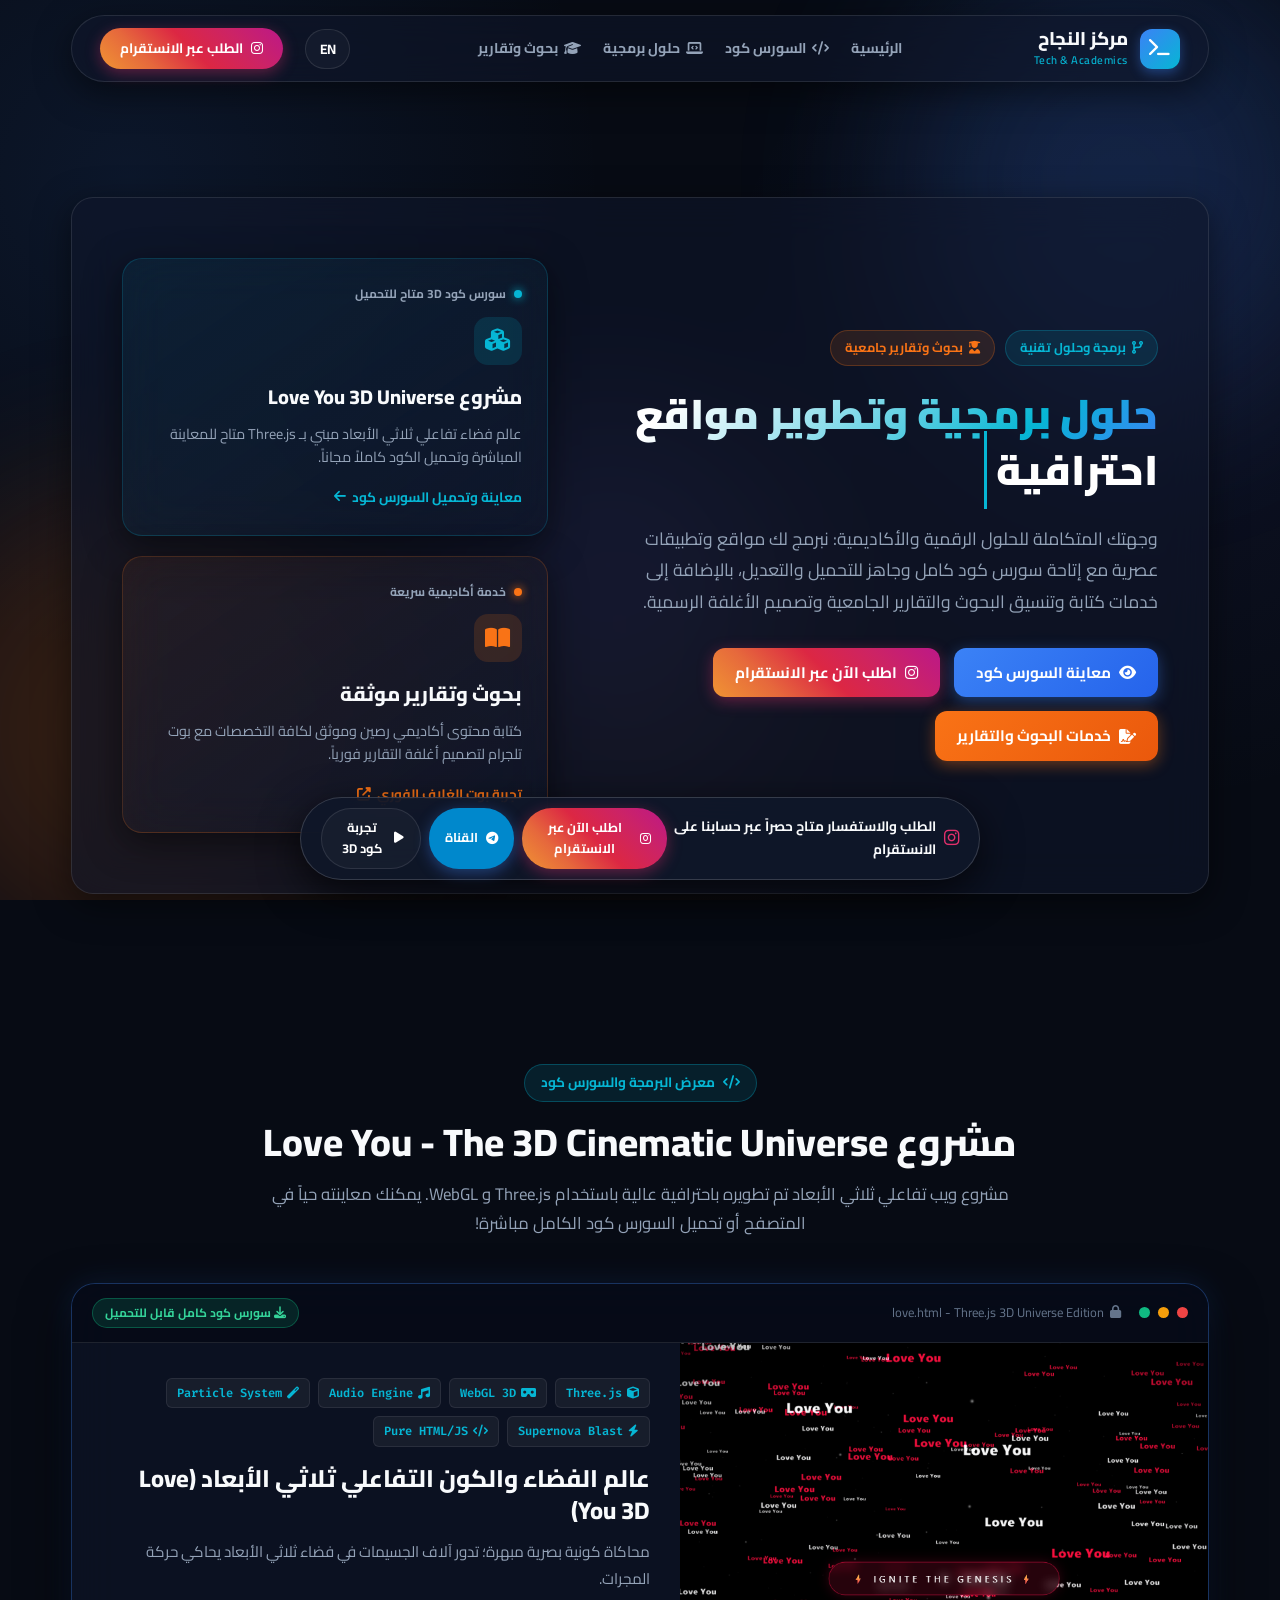
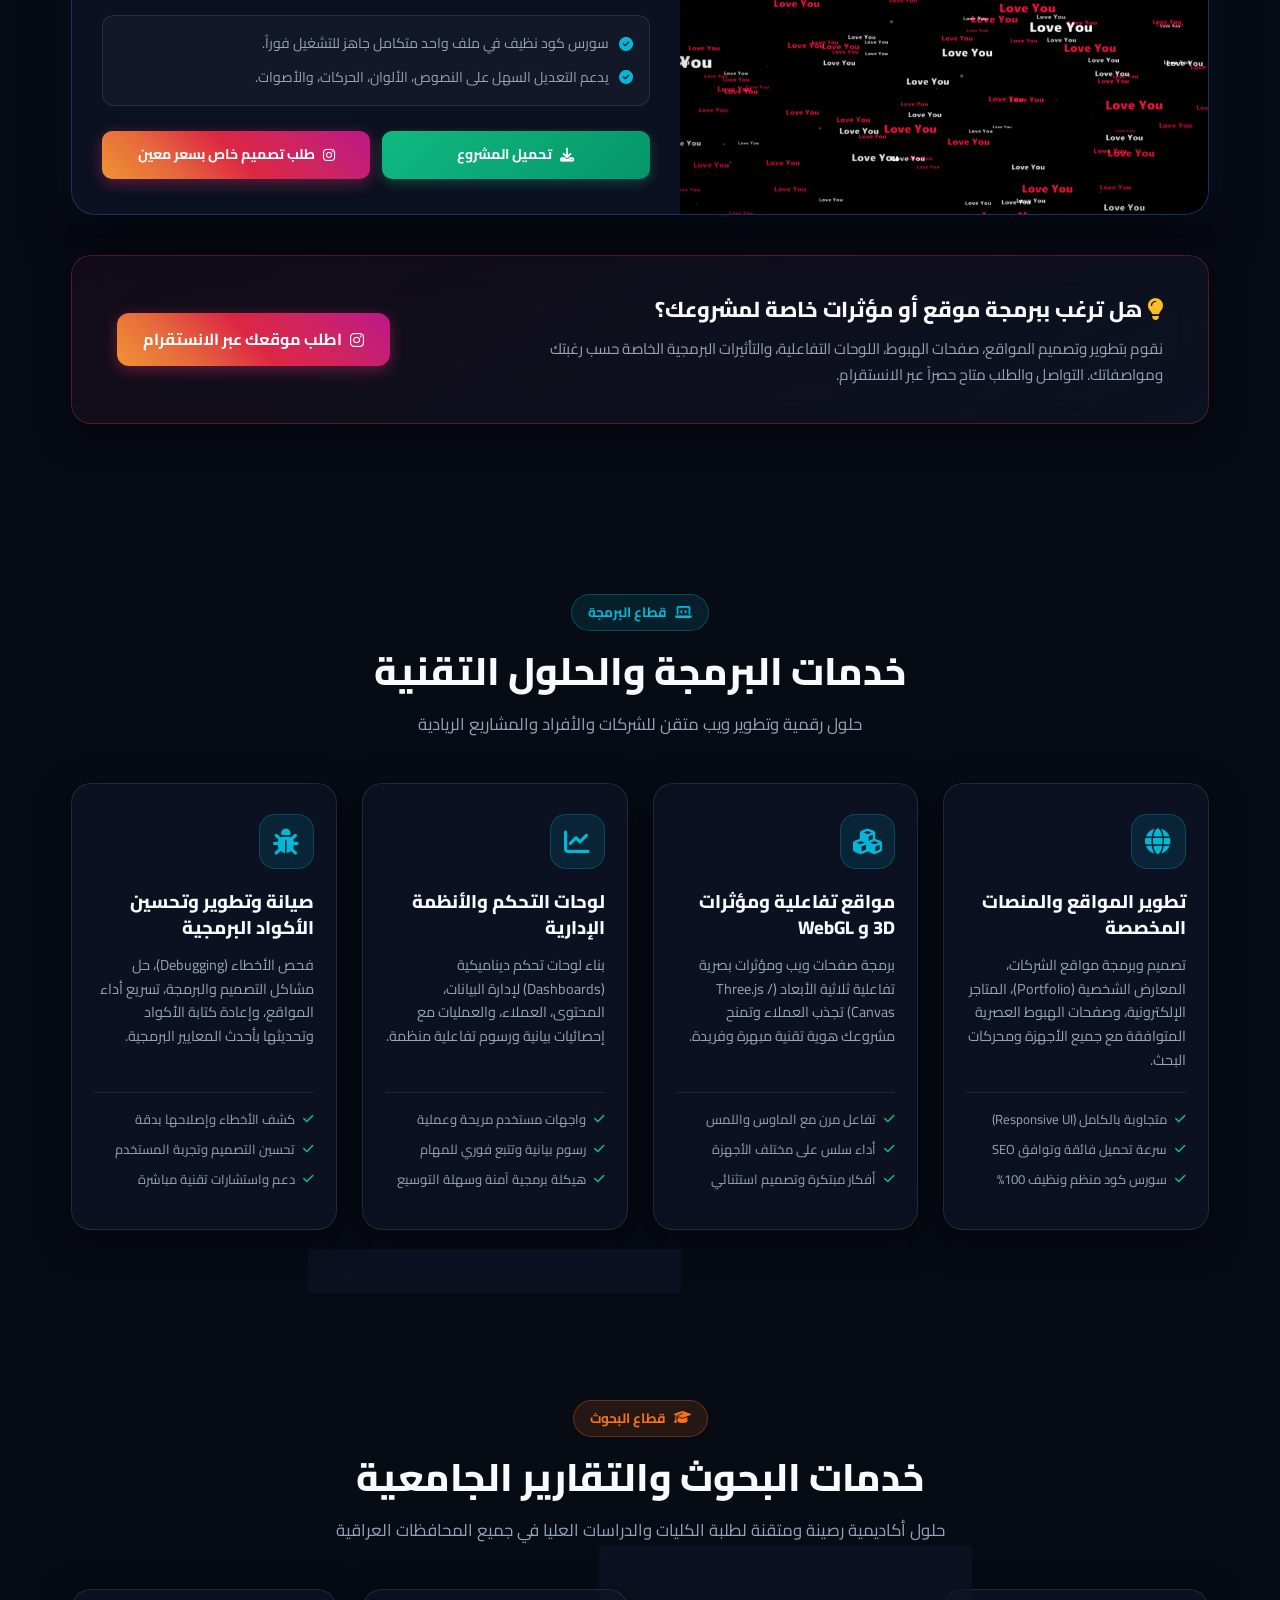
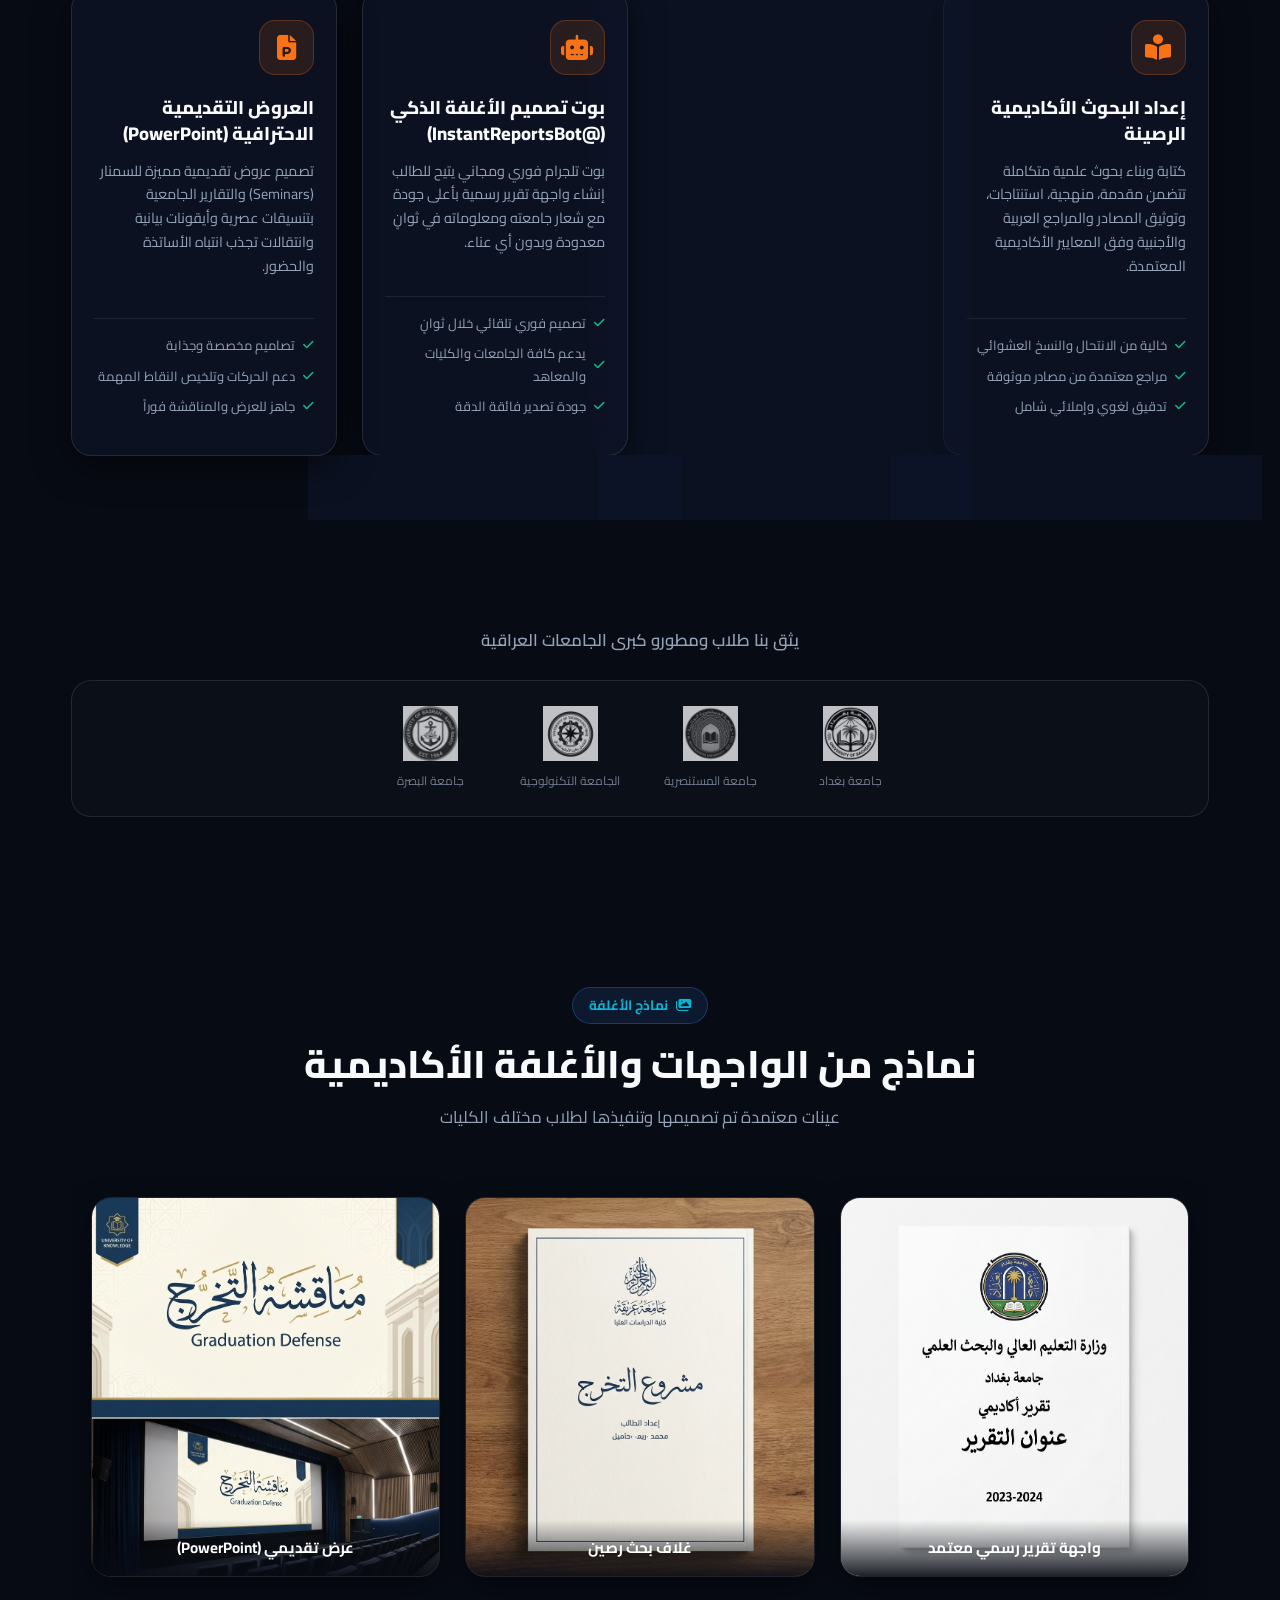
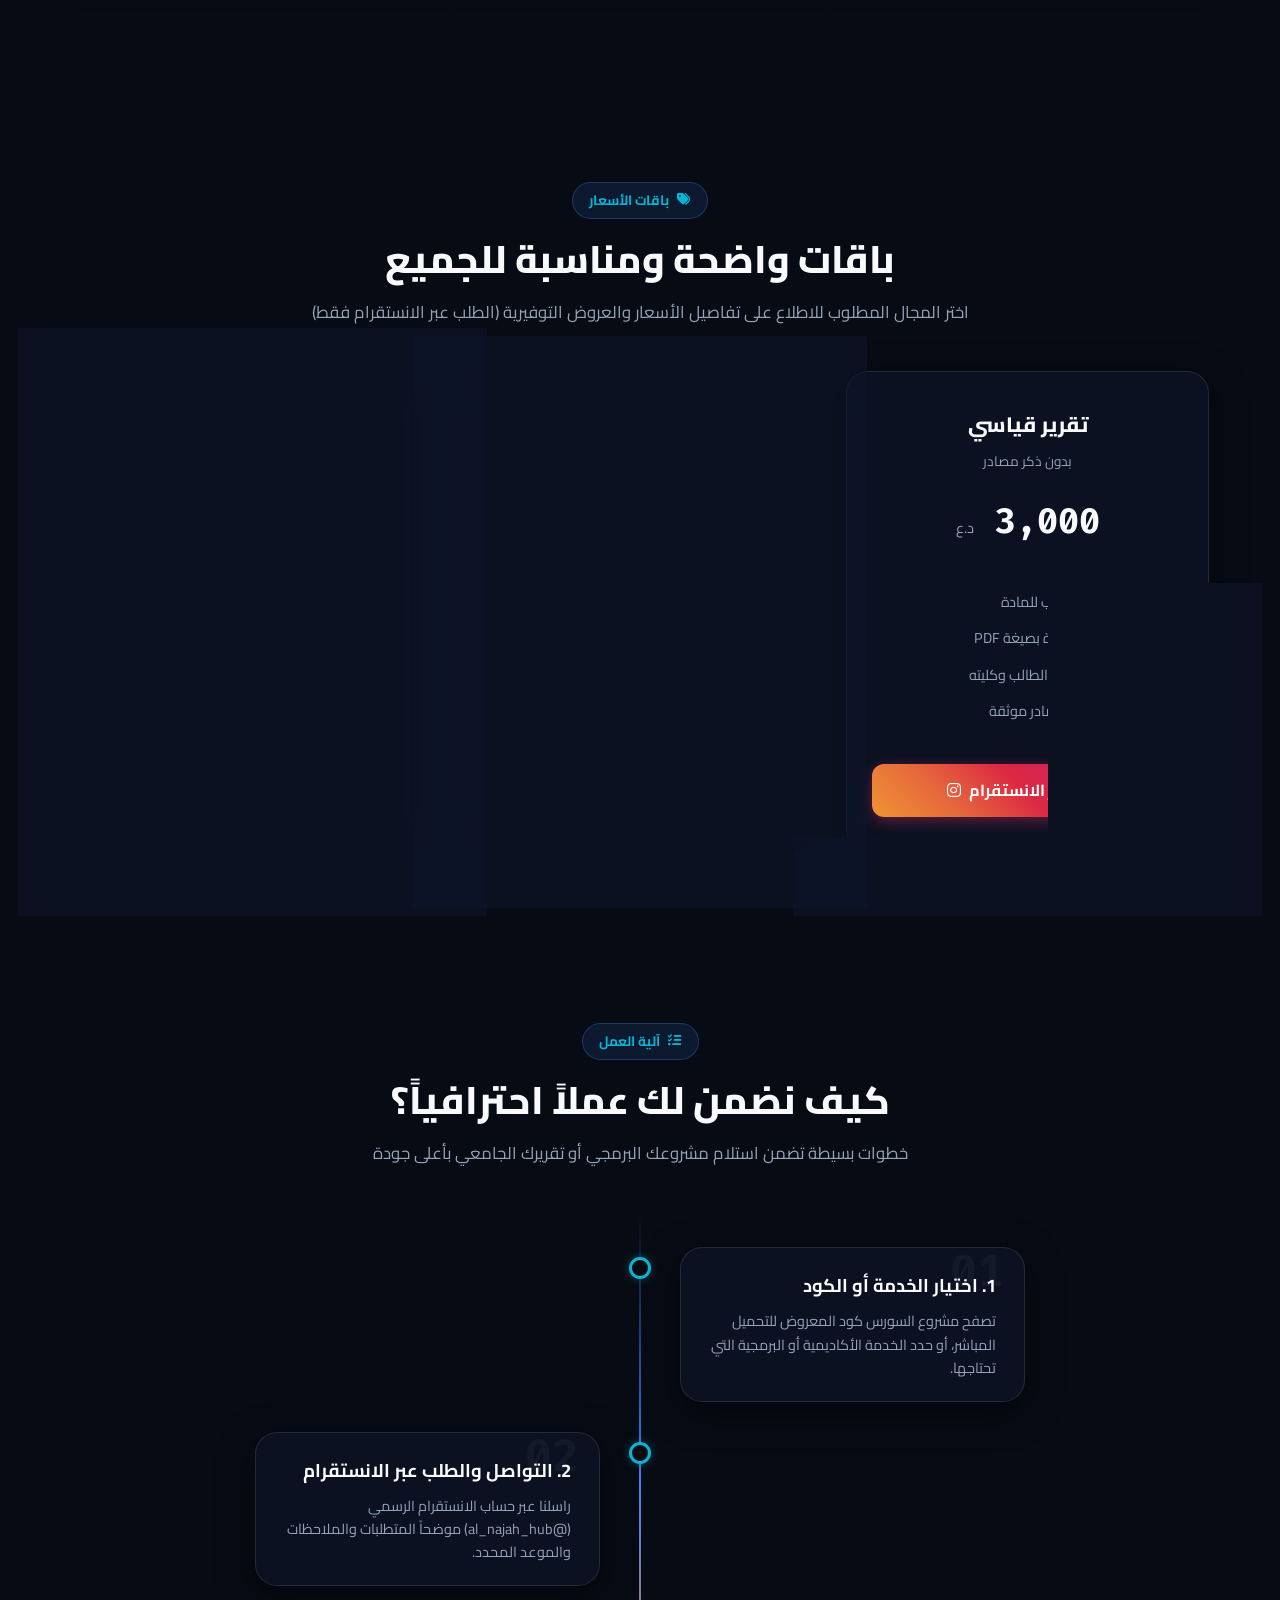
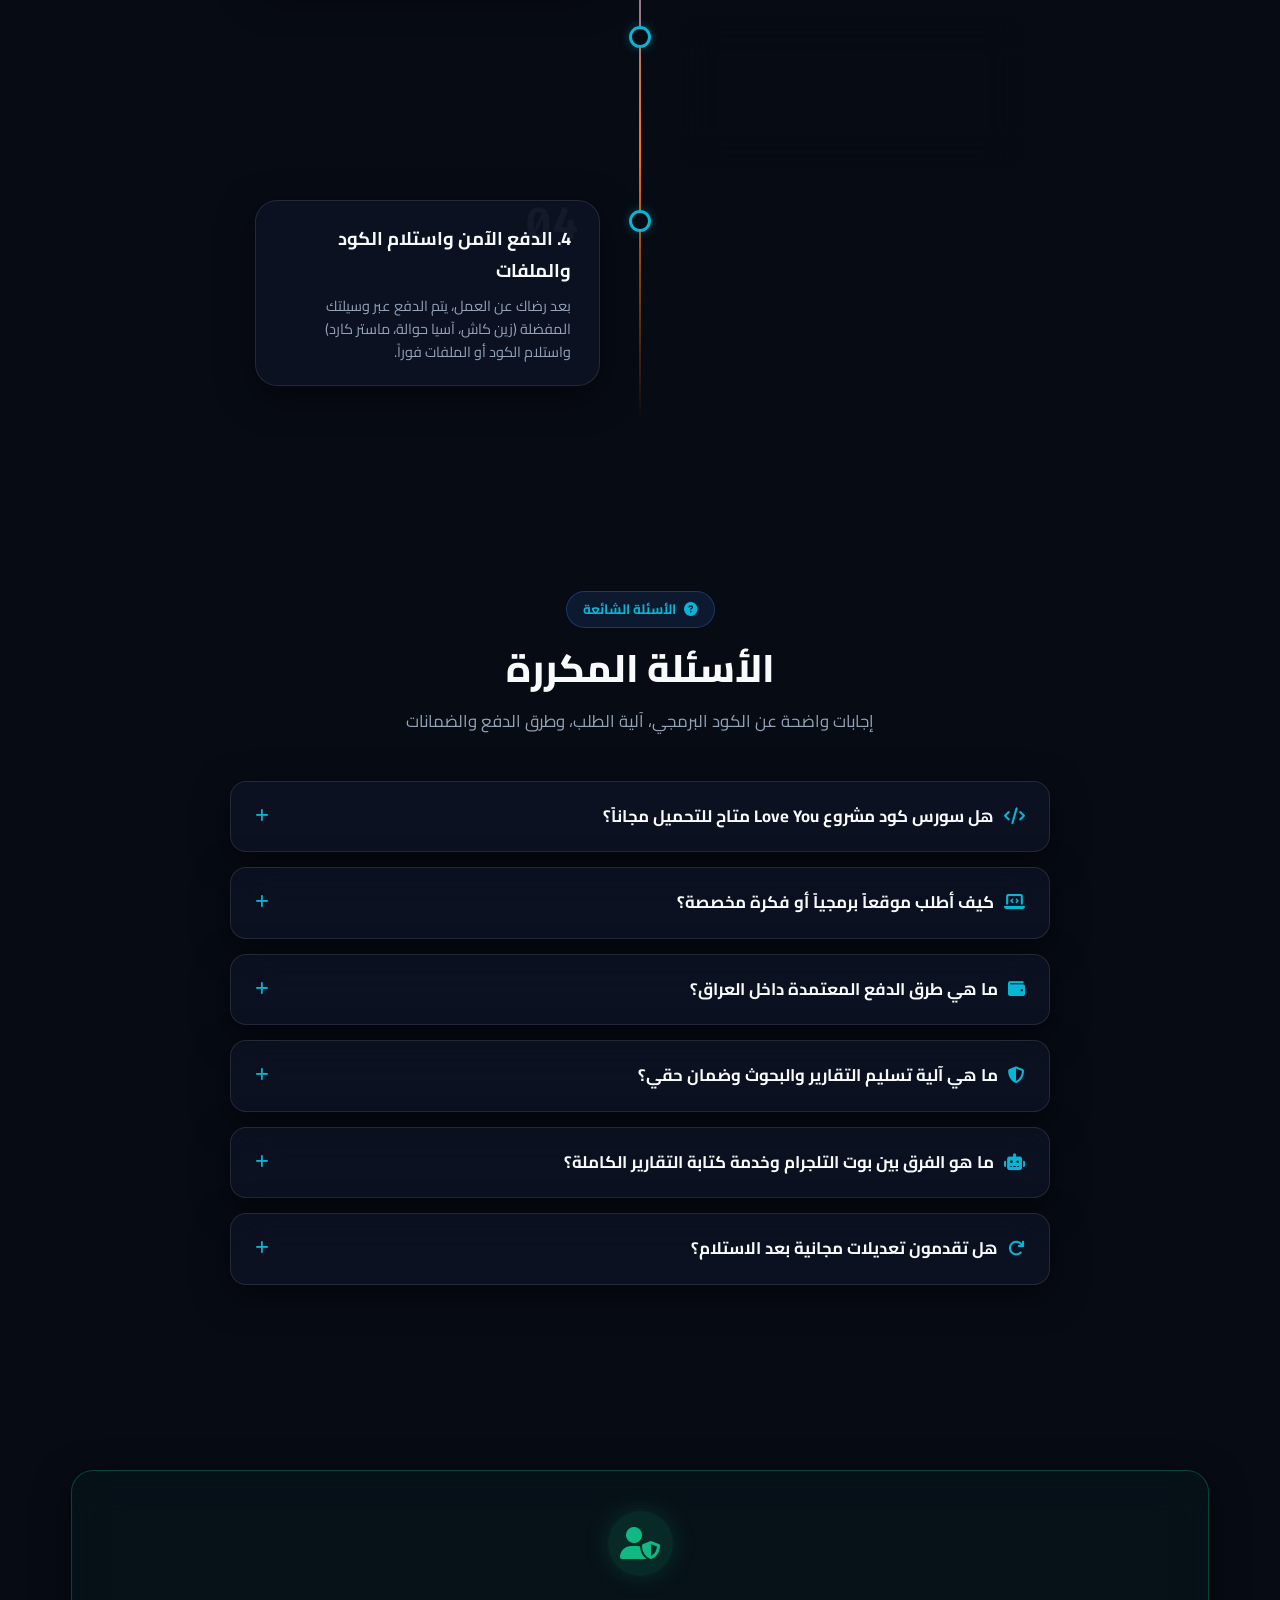
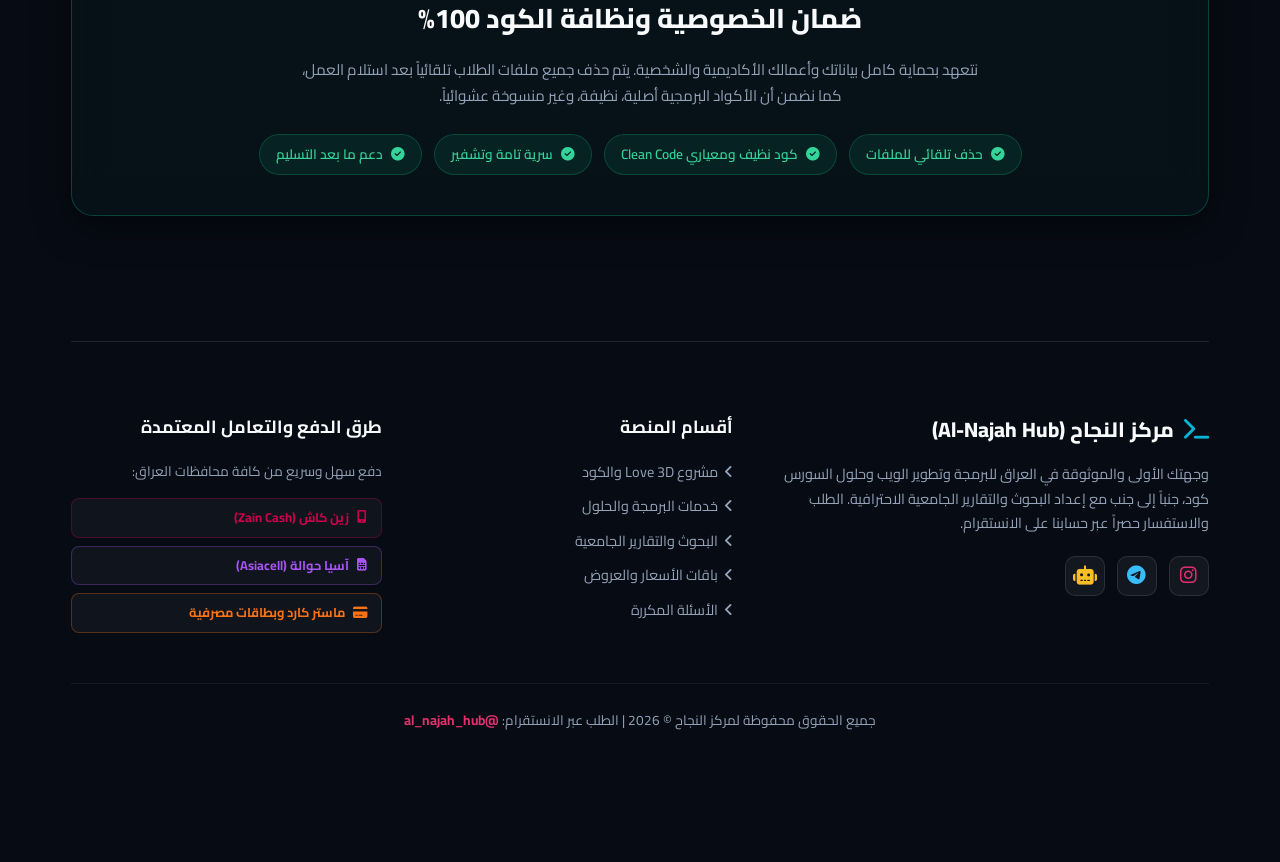
==== commit 147f098c: "Update index.html" ====
--- a/index.html
+++ b/index.html
@@ -4,7 +4,7 @@
 <head>
 <meta charset="utf-8"/>
 <meta content="width=device-width, initial-scale=1.0, maximum-scale=1.0, user-scalable=no" name="viewport"/>
-<title data-lang-ar="مركز النجاح | برمجة وحلول تقنية &amp; بحوث وتقارير جامعية" data-lang-en="Al-Najah Center | Tech Solutions &amp; Academic Reports">مركز النجاح | برمجة وحلول تقنية &amp; بحوث وتقارير جامعية</title>
+<title data-lang-ar="مركز النجاح | برمجة وحلول تقنية &amp; بحوث وتقارير جامعية" data-lang-en="Al-Najah Hub | Tech Solutions &amp; Academic Reports">مركز النجاح | برمجة وحلول تقنية &amp; بحوث وتقارير جامعية</title>
 <!-- Google Fonts: Cairo & Fira Code -->
 <link href="https://fonts.googleapis.com" rel="preconnect"/>
 <link crossorigin="" href="https://fonts.gstatic.com" rel="preconnect"/>
@@ -27,7 +27,7 @@
 <div class="loader-icon-box">
 <i class="fas fa-code pulse-icon"></i>
 </div>
-<h2><span data-lang-ar="مركز النجاح" data-lang-en="Al-Najah Center">مركز النجاح</span></h2>
+<h2><span data-lang-ar="مركز النجاح" data-lang-en="Al-Najah Hub">مركز النجاح</span></h2>
 <p class="loader-sub"><span data-lang-ar="برمجة وحلول تقنية • بحوث وتقارير جامعية" data-lang-en="Tech Solutions • Academic Research">برمجة وحلول تقنية • بحوث وتقارير جامعية</span></p>
 <div class="loader-bar"><div class="loader-progress"></div></div>
 </div>
@@ -46,7 +46,7 @@
 <a class="nav-logo" href="#home">
 <span class="logo-icon-wrap"><i class="fas fa-terminal"></i></span>
 <div class="logo-text-wrap">
-<span class="logo-brand"><span data-lang-ar="مركز النجاح" data-lang-en="Al-Najah Center">مركز النجاح</span></span>
+<span class="logo-brand"><span data-lang-ar="مركز النجاح" data-lang-en="Al-Najah Hub">مركز النجاح</span></span>
 <span class="logo-tag">Tech &amp; Academics</span>
 </div>
 </a>
@@ -175,7 +175,7 @@
 </div>
 </div>
 <div class="featured-actions-group">
-<a class="btn btn-download action-btn" data-lang-ar="&lt;i class='fas fa-download'&gt;&lt;/i&gt; تحميل المشروع" data-lang-en="&lt;i class='fas fa-download'&gt;&lt;/i&gt; Download Project" download="" href="downloads/love-source.zip">
+<a class="btn btn-download action-btn" data-lang-ar="&lt;i class='fas fa-download'&gt;&lt;/i&gt; تحميل المشروع" data-lang-en="&lt;i class='fas fa-download'&gt;&lt;/i&gt; Download Project" href="https://www.mediafire.com/file/ry1q1ttx4abzor9/love.rar/file" target="_blank">
 <i class="fas fa-download"></i> تحميل المشروع
                             </a>
 <a class="btn btn-insta action-btn" data-lang-ar="&lt;i class='fab fa-instagram'&gt;&lt;/i&gt; طلب تصميم خاص بسعر معين" data-lang-en="&lt;i class='fab fa-instagram'&gt;&lt;/i&gt; Custom Design Request" href="https://instagram.com/al_najah_hub" target="_blank">
@@ -577,7 +577,7 @@
 <div class="footer-about">
 <div class="footer-brand">
 <i class="fas fa-terminal footer-brand-icon"></i>
-<h3 data-lang-ar="مركز النجاح (Al-Najah Hub)" data-lang-en="Al-Najah Center (Al-Najah Hub)">مركز النجاح (Al-Najah Hub)</h3>
+<h3 data-lang-ar="مركز النجاح (Al-Najah Hub)" data-lang-en="Al-Najah Hub (Al-Najah Hub)">مركز النجاح (Al-Najah Hub)</h3>
 </div>
 <p data-lang-ar="البحوث والتقارير الجامعية" data-lang-en="Academic Research &amp; Reports">وجهتك الأولى والموثوقة في العراق للبرمجة وتطوير الويب وحلول السورس كود، جنباً إلى جنب مع إعداد البحوث والتقارير الجامعية الاحترافية. الطلب والاستفسار حصراً عبر حسابنا على الانستقرام.</p>
 <div class="footer-social-links">
